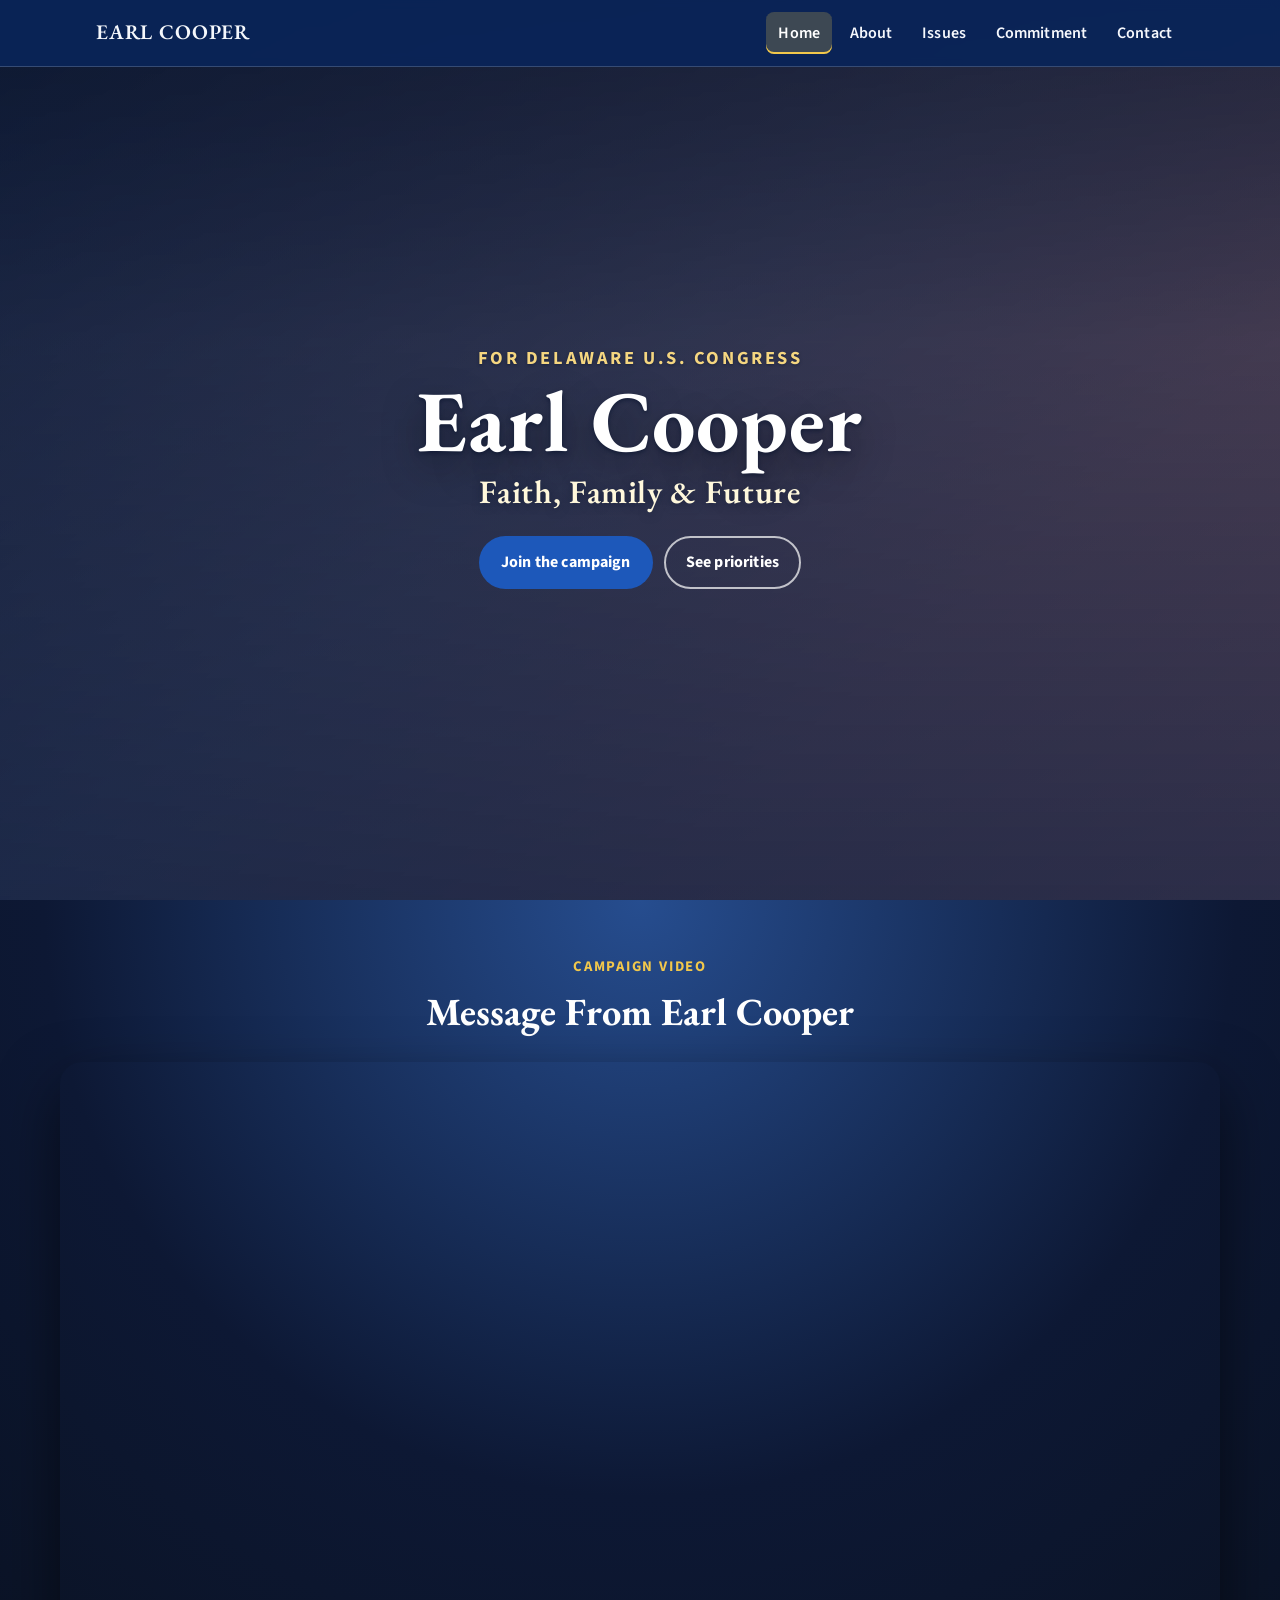
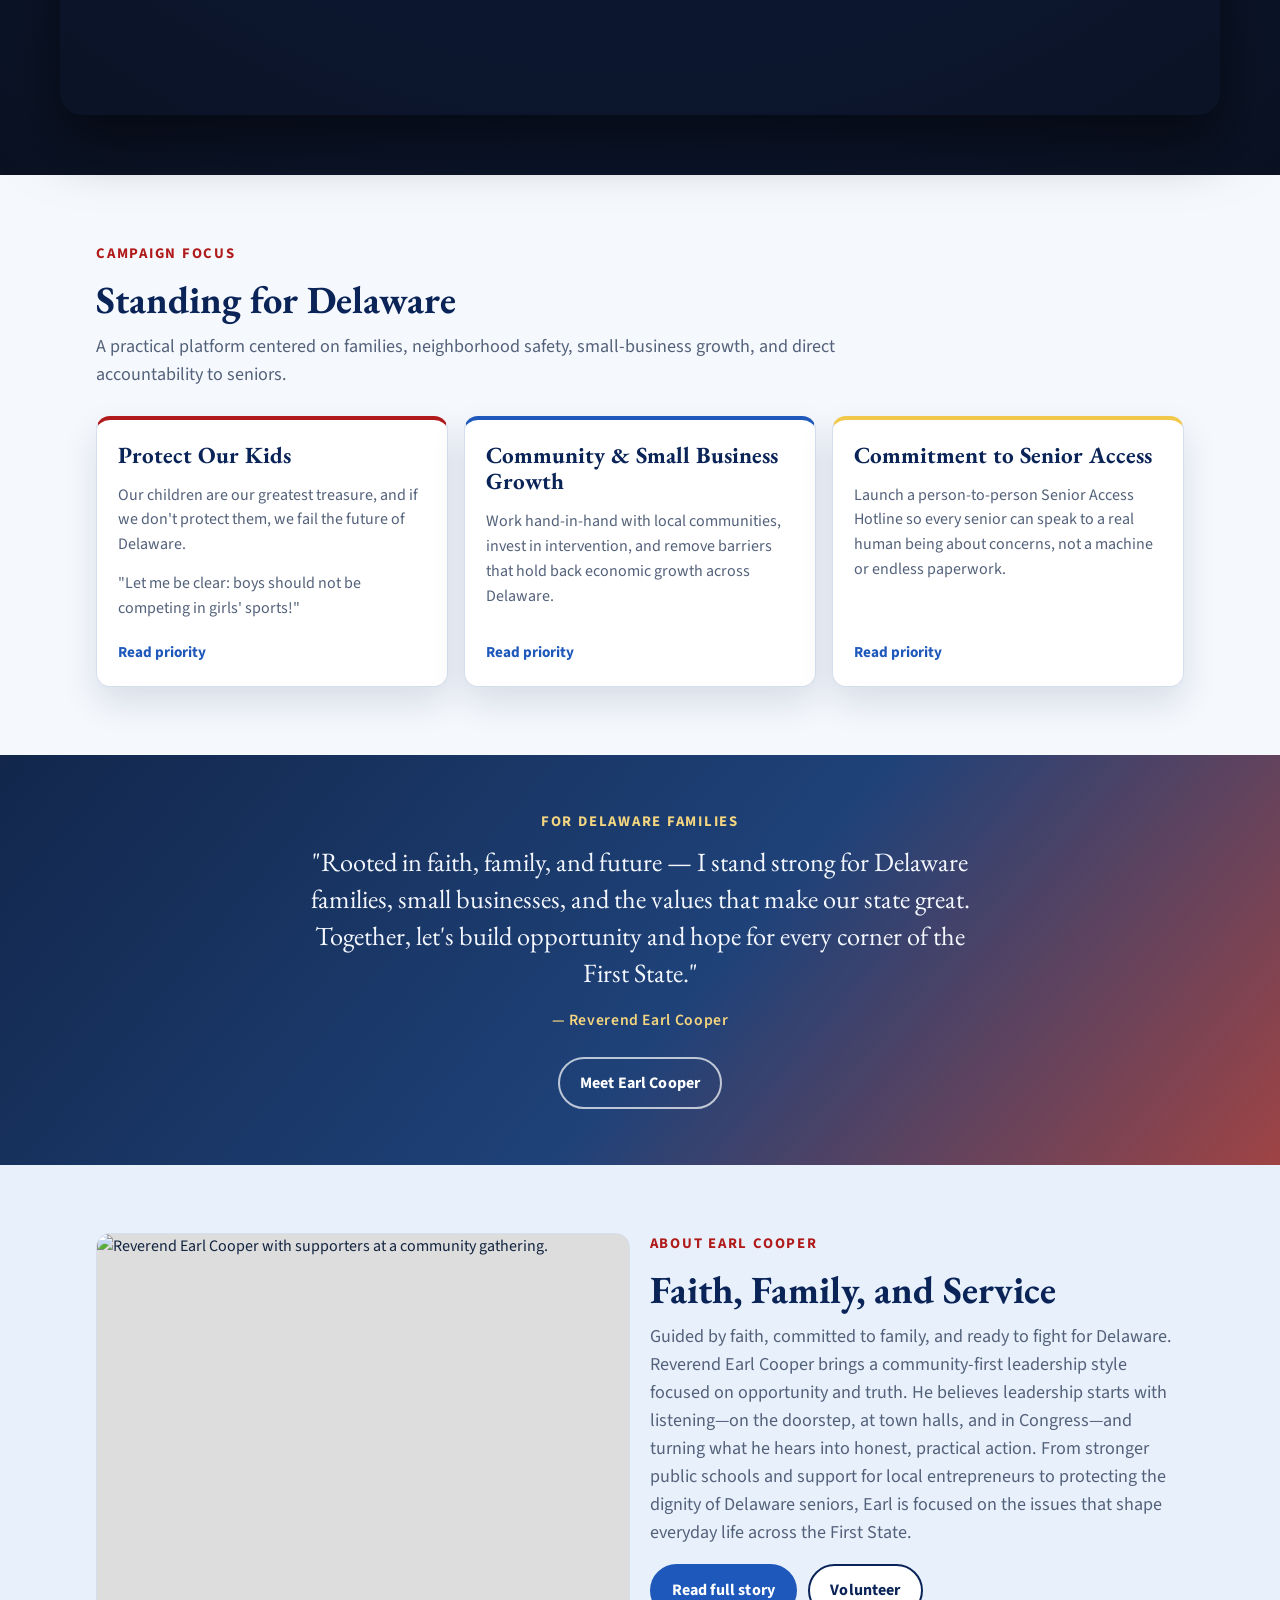
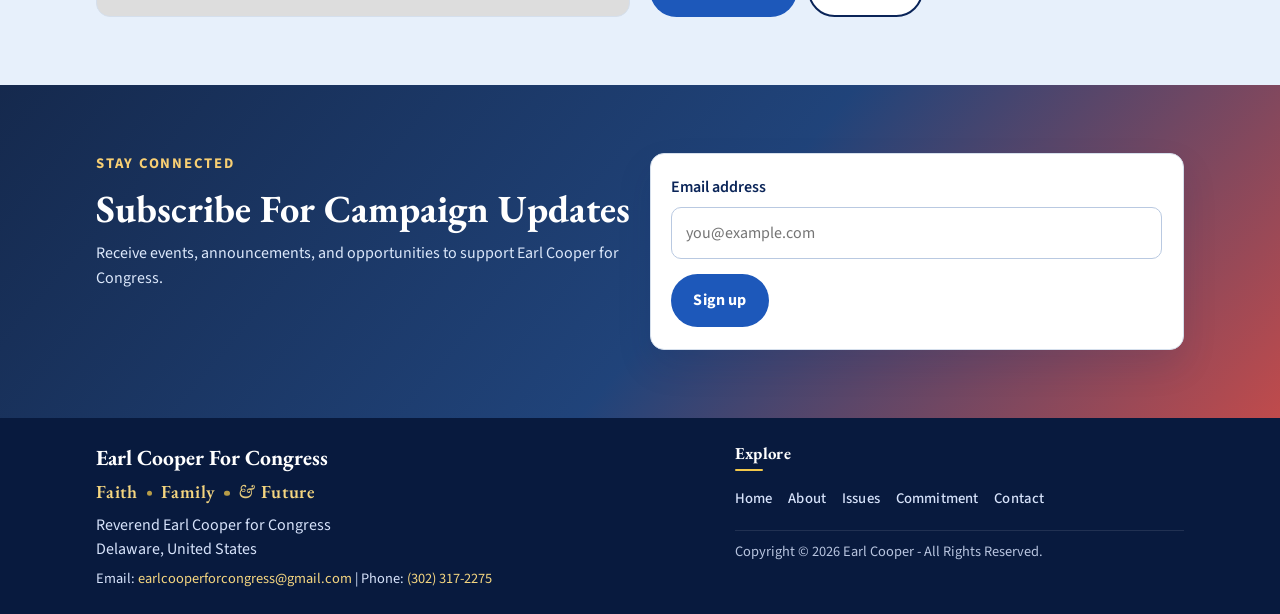
==== index.html @ 41e8ca74 "no-mistakes(review): Tighten hero hierarchy; restore card titles" ====
<!doctype html>
<html lang="en">
  <head>
    <meta charset="utf-8">
    <meta name="viewport" content="width=device-width, initial-scale=1, viewport-fit=cover">
    <title>Earl Cooper | For Delaware U.S. Congress</title>
    <meta name="description" content="Official campaign website for Reverend Earl Cooper for Delaware U.S. Congress.">
    <link rel="preconnect" href="https://fonts.googleapis.com">
    <link rel="preconnect" href="https://fonts.gstatic.com" crossorigin>
    <link rel="preconnect" href="https://player.vimeo.com">
    <link rel="preconnect" href="https://i.vimeocdn.com">
    <link href="https://fonts.googleapis.com/css2?family=EB+Garamond:wght@500;700&family=Source+Sans+3:wght@400;600;700&display=swap" rel="stylesheet">
    <link rel="stylesheet" href="assets/css/main.css?v=20260718">
  </head>
  <body class="page-home">
    <a class="skip-link" href="#main-content">Skip to content</a>
    <header class="site-header">
      <div class="header-inner">
        <a class="brand" href="index.html">Earl Cooper</a>
        <button class="menu-toggle" type="button" data-menu-toggle aria-expanded="false" aria-controls="primary-nav" aria-label="Open menu">Menu</button>
        <nav class="site-nav" id="primary-nav" data-site-nav aria-label="Primary navigation">
          <ul>
            <li><a data-nav-link href="index.html">Home</a></li>
            <li><a data-nav-link href="about.html">About</a></li>
            <li><a data-nav-link href="issues.html">Issues</a></li>
            <li><a data-nav-link href="commitment.html">Commitment</a></li>
            <li><a data-nav-link href="contact.html">Contact</a></li>
          </ul>
        </nav>
      </div>
    </header>

    <main id="main-content">
      <section class="video-hero" aria-label="Earl Cooper for Delaware U.S. Congress">
        <div class="video-hero-media-stack" data-video-hero-stack>
          <video class="video-hero-media" data-video-hero-layer autoplay muted playsinline preload="none" poster="https://img1.wsimg.com/isteam/ip/7aca911b-c59e-40e2-817f-d52fc576a9c3/DSC01119.jpeg/:/rs=w:1800,h:1100"></video>
          <video class="video-hero-media" data-video-hero-layer autoplay muted playsinline preload="none" poster="https://img1.wsimg.com/isteam/ip/7aca911b-c59e-40e2-817f-d52fc576a9c3/DSC01119.jpeg/:/rs=w:1800,h:1100"></video>
        </div>
        <div class="video-hero-overlay"></div>
        <div class="video-hero-inner">
          <p class="video-hero-office">For Delaware U.S. Congress</p>
          <h1 class="video-hero-name">Earl Cooper</h1>
          <p class="video-hero-tagline">Faith, Family &amp; Future</p>
          <div class="btn-row video-hero-actions">
            <a class="btn btn-primary" href="contact.html">Join the campaign</a>
            <a class="btn btn-ghost" href="issues.html">See priorities</a>
          </div>
        </div>
      </section>

      <section class="section section-video">
        <div class="container video-inner">
          <div class="section-header">
            <p class="eyebrow">Campaign Video</p>
            <h2>Message From Earl Cooper</h2>
          </div>
          <div class="video-embed">
            <div class="video-embed-inner">
              <iframe
                title="Campaign video from Earl Cooper"
                src="https://player.vimeo.com/video/971646899?h=e6f2ca070e&amp;playsinline=1&amp;preload=auto&amp;initial_quality=1080p&amp;min_quality=720p"
                width="1920"
                height="1080"
                referrerpolicy="strict-origin-when-cross-origin"
                allow="autoplay; fullscreen; picture-in-picture; encrypted-media"
                allowfullscreen
              ></iframe>
            </div>
          </div>
        </div>
      </section>

      <section class="section">
        <div class="container">
          <div class="section-header">
            <p class="eyebrow">Campaign Focus</p>
            <h2>Standing for Delaware</h2>
            <p class="lead">
              A practical platform centered on families, neighborhood safety, small-business growth,
              and direct accountability to seniors.
            </p>
          </div>
          <div class="card-grid">
            <a
              class="card card-accent-red"
              href="issues.html#protect-our-kids"
              aria-label="Protect Our Kids — read the full priority on Issues"
            >
              <h3>Protect Our Kids</h3>
              <p>Our children are our greatest treasure, and if we don't protect them, we fail the future of Delaware.</p>
              <p>"Let me be clear: boys should not be competing in girls' sports!"</p>
              <span class="card-link-cue">Read priority</span>
            </a>
            <a
              class="card card-accent-blue"
              href="issues.html#community-small-business"
              aria-label="Community and small business growth — read the full priority on Issues"
            >
              <h3>Community &amp; Small Business Growth</h3>
              <p>
                Work hand-in-hand with local communities, invest in intervention, and remove barriers
                that hold back economic growth across Delaware.
              </p>
              <span class="card-link-cue">Read priority</span>
            </a>
            <a
              class="card card-accent-gold"
              href="issues.html#senior-access"
              aria-label="Commitment to senior access — read the full priority on Issues"
            >
              <h3>Commitment to Senior Access</h3>
              <p>
                Launch a person-to-person Senior Access Hotline so every senior can speak to a real human
                being about concerns, not a machine or endless paperwork.
              </p>
              <span class="card-link-cue">Read priority</span>
            </a>
          </div>
        </div>
      </section>

      <section class="quote-band" aria-label="Campaign message">
        <div class="container quote-band-inner">
          <p class="eyebrow eyebrow-on-dark">For Delaware Families</p>
          <blockquote class="quote-band-quote">
            <p>
              "Rooted in faith, family, and future — I stand strong for Delaware families,
              small businesses, and the values that make our state great. Together, let's build
              opportunity and hope for every corner of the First State."
            </p>
            <footer>— Reverend Earl Cooper</footer>
          </blockquote>
          <a class="btn btn-ghost" href="about.html">Meet Earl Cooper</a>
        </div>
      </section>

      <section class="section section-alt">
        <div class="container split">
          <div class="image-panel">
            <img src="https://img1.wsimg.com/isteam/ip/7aca911b-c59e-40e2-817f-d52fc576a9c3/DSC01119.jpeg/:/cr=t:12.5%25,l:0%25,w:100%25,h:75%25/rs=w:1200,h:900" alt="Reverend Earl Cooper with supporters at a community gathering.">
          </div>
          <div>
            <p class="eyebrow">About Earl Cooper</p>
            <h2>Faith, Family, and Service</h2>
            <p class="lead">
              Guided by faith, committed to family, and ready to fight for Delaware.
              Reverend Earl Cooper brings a community-first leadership style focused on opportunity and truth.
              He believes leadership starts with listening—on the doorstep, at town halls, and in Congress—and
              turning what he hears into honest, practical action. From stronger public schools and support for
              local entrepreneurs to protecting the dignity of Delaware seniors, Earl is focused on the issues
              that shape everyday life across the First State.
            </p>
            <div class="btn-row">
              <a class="btn btn-primary" href="about.html">Read full story</a>
              <a class="btn btn-outline" href="contact.html">Volunteer</a>
            </div>
          </div>
        </div>
      </section>

      <section class="section cta-band">
        <div class="container split">
          <div>
            <p class="eyebrow">Stay Connected</p>
            <h2>Subscribe For Campaign Updates</h2>
            <p>
              Receive events, announcements, and opportunities to support Earl Cooper for Congress.
            </p>
          </div>
          <form class="form-card" aria-label="Subscribe form">
            <label for="subscribe-email">Email address</label>
            <input id="subscribe-email" name="email" type="email" required placeholder="you@example.com">
            <button class="btn btn-primary" type="submit">Sign up</button>
          </form>
        </div>
      </section>
    </main>

    <footer class="site-footer">
      <div class="container footer-grid">
        <div>
          <h2>Earl Cooper For Congress</h2>
          <p class="footer-tagline tagline-wordmark" aria-label="Faith, Family, and Future">
            <span class="tagline-segment">Faith</span><span class="tagline-sep" aria-hidden="true"></span><span class="tagline-segment">Family</span><span class="tagline-sep" aria-hidden="true"></span><span class="tagline-segment"><span class="tagline-amp">&amp;</span> Future</span>
          </p>
          <p>Reverend Earl Cooper for Congress<br>Delaware, United States</p>
          <p class="small">Email: <a href="mailto:earlcooperforcongress@gmail.com">earlcooperforcongress@gmail.com</a> | Phone: <a href="tel:3023172275">(302) 317-2275</a></p>
        </div>
        <div class="footer-explore">
          <h3 class="footer-heading">Explore</h3>
          <nav class="footer-nav" aria-label="Footer">
            <a href="index.html">Home</a>
            <a href="about.html">About</a>
            <a href="issues.html">Issues</a>
            <a href="commitment.html">Commitment</a>
            <a href="contact.html">Contact</a>
          </nav>
          <p class="small footer-copyright">Copyright &copy; <span data-year></span> Earl Cooper - All Rights Reserved.</p>
        </div>
      </div>
    </footer>
    <script src="assets/js/main.js?v=20260718"></script>
  </body>
</html>
---- assets/css/main.css ----
:root {
  --color-navy: #0a2458;
  --color-blue: #1d58ba;
  --color-light-blue: #e7f0fb;
  --color-sky: #c3daef;
  --color-red: #b11a1a;
  --color-gold: #f2c84b;
  --color-ink: #11233f;
  --color-muted: #53617a;
  --color-bg: #f5f8fc;
  --color-surface: #ffffff;
  --color-border: #d5dfec;
  --shadow-soft: 0 16px 35px rgba(10, 36, 88, 0.12);
  --radius: 14px;
  --content-width: 1120px;
  /* Bar height below safe-area; used when header overlays the home video hero */
  --site-header-bar: 3.55rem;
}

*,
*::before,
*::after {
  box-sizing: border-box;
}

html {
  scroll-behavior: smooth;
}

@media (prefers-reduced-motion: reduce) {
  html {
    scroll-behavior: auto;
  }
}

body {
  margin: 0;
  font-family: "Source Sans 3", "Segoe UI", Arial, sans-serif;
  color: var(--color-ink);
  background: var(--color-bg);
  line-height: 1.55;
}

body.nav-open {
  overflow: hidden;
}

img {
  max-width: 100%;
  display: block;
}

a {
  color: var(--color-blue);
}

a:hover,
a:focus-visible {
  color: var(--color-red);
}

h1,
h2,
h3,
h4 {
  font-family: "EB Garamond", Georgia, serif;
  color: var(--color-navy);
  line-height: 1.15;
  margin-top: 0;
}

p {
  margin-top: 0;
}

.skip-link {
  position: absolute;
  left: -9999px;
  top: auto;
}

.skip-link:focus {
  left: 12px;
  top: 12px;
  padding: 10px 14px;
  background: var(--color-navy);
  color: #fff;
  border-radius: 8px;
  z-index: 1000;
}

.site-header {
  position: sticky;
  top: 0;
  z-index: 100;
  width: 100%;
  max-width: 100%;
  background: rgba(10, 36, 88, 0.95);
  backdrop-filter: blur(5px);
  border-bottom: 1px solid rgba(255, 255, 255, 0.18);
}

/* Home: header sits over the video so the hero truly fills the viewport edge-to-edge */
body.page-home .site-header {
  position: fixed;
  left: 0;
  right: 0;
  top: 0;
  padding-top: env(safe-area-inset-top, 0px);
}

body.page-home main {
  padding-top: 0;
}

body.page-home .video-hero-inner {
  padding-top: calc(env(safe-area-inset-top, 0px) + var(--site-header-bar));
}

.header-inner {
  position: relative;
  width: min(100%, var(--content-width));
  margin: 0 auto;
  padding: 0.75rem 1rem;
  display: flex;
  align-items: center;
  justify-content: space-between;
  gap: 1rem;
}

.brand {
  color: #f5f8fc;
  text-decoration: none;
  font-family: "EB Garamond", Georgia, serif;
  font-size: 1.3rem;
  font-weight: 600;
  letter-spacing: 0.04em;
  text-transform: uppercase;
  padding: 0.15rem 0;
  border-bottom: 2px solid transparent;
  transition:
    border-color 160ms ease-out,
    color 160ms ease-out,
    opacity 160ms ease-out;
}

.brand:hover,
.brand:focus-visible {
  color: #ffffff;
  border-bottom-color: rgba(245, 214, 128, 0.9);
  outline: none;
  opacity: 0.95;
}

.menu-toggle {
  display: none;
  border: 1px solid rgba(255, 255, 255, 0.3);
  background: rgba(255, 255, 255, 0.1);
  color: #fff;
  padding: 0.55rem 0.9rem;
  min-height: 2.75rem;
  min-width: 2.75rem;
  border-radius: 8px;
  font: inherit;
  font-weight: 600;
  cursor: pointer;
  transition:
    background-color 160ms ease,
    border-color 160ms ease;
}

.menu-toggle:hover,
.menu-toggle:focus-visible {
  background: rgba(255, 255, 255, 0.2);
  border-color: rgba(255, 255, 255, 0.55);
  outline: none;
}

.menu-toggle:focus-visible {
  outline: 2px solid var(--color-gold);
  outline-offset: 2px;
}

.site-nav ul {
  margin: 0;
  padding: 0;
  list-style: none;
  display: flex;
  gap: 0.35rem;
  flex-wrap: wrap;
}

.site-nav a {
  color: #f6f8fd;
  text-decoration: none;
  padding: 0.55rem 0.75rem;
  min-height: 2.5rem;
  display: inline-flex;
  align-items: center;
  border-radius: 8px;
  font-weight: 600;
  letter-spacing: 0.01em;
  transition: background-color 160ms ease, color 160ms ease;
}

.site-nav a:hover,
.site-nav a:focus-visible {
  background: rgba(255, 255, 255, 0.18);
  color: #fff;
  outline: none;
}

.site-nav a:focus-visible {
  outline: 2px solid var(--color-gold);
  outline-offset: 2px;
}

.site-nav a[aria-current="page"] {
  background: rgba(242, 200, 75, 0.22);
  color: #fff;
  box-shadow: inset 0 -2px 0 var(--color-gold);
}

.container {
  width: min(100%, var(--content-width));
  margin: 0 auto;
  padding: 0 1rem;
}

.video-hero {
  position: relative;
  min-height: 100vh;
  min-height: 100dvh;
  display: grid;
  place-items: center;
  overflow: hidden;
  isolation: isolate;
  color: #fff;
  background: linear-gradient(140deg, rgba(6, 20, 50, 0.78), rgba(10, 38, 82, 0.56) 46%, rgba(118, 26, 26, 0.44));
}

.video-hero.is-fallback {
  background:
    linear-gradient(140deg, rgba(6, 20, 50, 0.72), rgba(10, 38, 82, 0.5) 46%, rgba(118, 26, 26, 0.38)),
    url("https://img1.wsimg.com/isteam/ip/7aca911b-c59e-40e2-817f-d52fc576a9c3/DSC01119.jpeg/:/rs=w:1800,h:1100") center 24%/cover no-repeat;
}

.video-hero-media-stack {
  position: absolute;
  inset: 0;
  width: 100%;
  height: 100%;
  z-index: 0;
  transform: translate3d(0, var(--video-hero-parallax-y, 0px), 0) scale(1.28);
  transform-origin: center center;
  will-change: transform;
  backface-visibility: hidden;
}

.video-hero-media-stack .video-hero-media {
  position: absolute;
  inset: 0;
  width: 100%;
  height: 100%;
  object-fit: cover;
  object-position: center 26%;
  opacity: 0;
  transition: opacity 520ms ease-in-out;
  pointer-events: none;
}

.video-hero-media-stack .video-hero-media.is-hero-base {
  z-index: 1;
}

.video-hero-media-stack .video-hero-media.is-hero-top {
  z-index: 2;
}

.video-hero-media-stack .video-hero-media.is-hero-visible {
  opacity: 1;
}

.video-hero-overlay {
  position: absolute;
  inset: 0;
  background:
    linear-gradient(
      180deg,
      rgba(6, 16, 40, 0.72) 0%,
      rgba(8, 24, 56, 0.55) 38%,
      rgba(10, 28, 62, 0.78) 100%
    ),
    linear-gradient(140deg, rgba(6, 20, 50, 0.55), rgba(118, 26, 26, 0.35) 72%);
}

.video-hero-inner {
  position: relative;
  z-index: 1;
  width: min(100%, 920px);
  padding: 0 1rem 1.5rem;
  text-align: center;
}

.video-hero-office {
  margin: 0 0 0.45rem;
  font-family: "Source Sans 3", "Segoe UI", Arial, sans-serif;
  font-size: clamp(0.95rem, 2vw, 1.15rem);
  font-weight: 700;
  letter-spacing: 0.14em;
  text-transform: uppercase;
  color: #f5d680;
  text-shadow: 0 1px 3px rgba(9, 20, 46, 0.55);
}

.video-hero-name {
  margin: 0 0 0.65rem;
  font-family: "EB Garamond", Georgia, serif;
  font-size: clamp(2.85rem, 9vw, 5.4rem);
  font-weight: 700;
  line-height: 0.95;
  letter-spacing: 0.01em;
  color: #ffffff;
  text-shadow:
    0 2px 4px rgba(9, 20, 46, 0.65),
    0 14px 40px rgba(0, 0, 0, 0.45);
}

.video-hero-tagline {
  margin: 0;
  font-family: "EB Garamond", Georgia, serif;
  font-size: clamp(1.45rem, 3.2vw, 2.05rem);
  font-weight: 600;
  line-height: 1.2;
  letter-spacing: 0.02em;
  color: #fff8dc;
  text-shadow: 0 2px 8px rgba(9, 20, 46, 0.5);
}

.video-hero-actions {
  justify-content: center;
  margin-top: 1.5rem;
  gap: 0.85rem;
}

@media (prefers-reduced-motion: reduce) {
  .video-hero-media-stack .video-hero-media {
    transition: none;
  }
}

.quote-band {
  position: relative;
  color: #fff;
  background:
    linear-gradient(130deg, rgba(9, 30, 68, 0.96) 0%, rgba(14, 52, 111, 0.93) 55%, rgba(140, 28, 28, 0.82) 100%);
  padding: 3.5rem 0;
}

.quote-band-inner {
  max-width: 44rem;
  text-align: center;
}

.quote-band-quote {
  margin: 0 0 1.5rem;
  padding: 0;
  border: 0;
}

.quote-band-quote p {
  margin: 0 0 1rem;
  font-family: "EB Garamond", Georgia, serif;
  font-size: clamp(1.25rem, 2.4vw, 1.65rem);
  line-height: 1.4;
  color: #f4f7fd;
}

.quote-band-quote footer {
  font-family: "Source Sans 3", "Segoe UI", Arial, sans-serif;
  font-size: 0.98rem;
  font-weight: 600;
  letter-spacing: 0.04em;
  color: #f5d680;
}

.quote-band .btn-ghost {
  margin-inline: auto;
}

.btn-row {
  display: flex;
  gap: 0.7rem;
  flex-wrap: wrap;
}

.btn {
  display: inline-flex;
  align-items: center;
  justify-content: center;
  border: 2px solid transparent;
  border-radius: 999px;
  padding: 0.75rem 1.25rem;
  min-height: 2.75rem;
  font: inherit;
  font-weight: 700;
  text-decoration: none;
  letter-spacing: 0.01em;
  cursor: pointer;
  transition:
    transform 0.22s cubic-bezier(0.22, 1, 0.36, 1),
    box-shadow 0.22s cubic-bezier(0.22, 1, 0.36, 1),
    background-color 0.22s ease,
    border-color 0.22s ease,
    color 0.22s ease;
}

.btn:focus-visible {
  outline: 2px solid var(--color-gold);
  outline-offset: 3px;
}

@media (prefers-reduced-motion: reduce) {
  .btn {
    transition: background-color 0.18s ease, border-color 0.18s ease, color 0.18s ease;
  }
}

.btn-primary {
  background: var(--color-blue);
  color: #fff;
}

.btn-primary:hover,
.btn-primary:focus-visible {
  background: var(--color-red);
  color: #fff;
}

.btn-ghost {
  border-color: rgba(255, 255, 255, 0.7);
  color: #fff;
}

.btn-ghost:hover,
.btn-ghost:focus-visible {
  border-color: #fff;
  background: rgba(255, 255, 255, 0.15);
  color: #fff;
}

.btn-outline {
  border-color: var(--color-navy);
  color: var(--color-navy);
  background: #fff;
}

.btn-outline:hover,
.btn-outline:focus-visible {
  border-color: var(--color-red);
  color: var(--color-red);
}

@media (hover: hover) and (pointer: fine) and (prefers-reduced-motion: no-preference) {
  .btn:hover,
  .btn:focus-visible {
    transform: translateY(-2px);
    box-shadow: 0 8px 20px rgba(10, 36, 88, 0.18);
  }

  .btn:active {
    transform: translateY(0);
    box-shadow: 0 3px 10px rgba(10, 36, 88, 0.12);
    transition-duration: 0.1s;
  }
}

.section {
  padding: 4.25rem 0;
}

.section-alt {
  background: var(--color-light-blue);
}

.section-header {
  max-width: 52rem;
  margin-bottom: 1.75rem;
}

.eyebrow {
  text-transform: uppercase;
  letter-spacing: 0.12em;
  color: var(--color-red);
  font-weight: 700;
  margin-bottom: 0.65rem;
  font-size: 0.92rem;
}

.eyebrow-on-dark {
  color: #f5d680;
}

.section h2 {
  font-size: clamp(1.8rem, 3vw, 2.6rem);
  margin-bottom: 0.7rem;
}

.lead {
  font-size: 1.13rem;
  color: var(--color-muted);
}

.card-grid {
  display: grid;
  grid-template-columns: repeat(3, minmax(0, 1fr));
  gap: 1rem;
}

.card {
  background: var(--color-surface);
  border: 1px solid var(--color-border);
  border-radius: var(--radius);
  box-shadow: var(--shadow-soft);
  padding: 1.35rem 1.3rem;
  display: flex;
  flex-direction: column;
  gap: 0.7rem;
}

a.card {
  text-decoration: none;
  color: inherit;
  cursor: pointer;
}

a.card:hover,
a.card:focus-visible {
  color: inherit;
}

a.card:focus-visible {
  outline: 3px solid rgba(29, 88, 186, 0.45);
  outline-offset: 3px;
}

#protect-our-kids,
#community-small-business,
#senior-access {
  scroll-margin-top: calc(var(--site-header-bar) + 1rem);
}

.card h3 {
  font-size: 1.45rem;
  margin-bottom: 0.2rem;
}

.card-link-cue {
  margin-top: auto;
  padding-top: 0.35rem;
  font-weight: 700;
  font-size: 0.95rem;
  color: var(--color-blue);
}

a.card:hover .card-link-cue,
a.card:focus-visible .card-link-cue {
  color: var(--color-red);
}

.card p {
  color: var(--color-muted);
  margin-bottom: 0.2rem;
}

.card ul {
  margin: 0.25rem 0 0;
  padding-left: 1.15rem;
  color: var(--color-muted);
}

.card li + li {
  margin-top: 0.35rem;
}

.card-accent-blue,
.card-accent-red,
.card-accent-gold {
  border-top: 4px solid var(--color-navy);
}

.card-accent-red {
  border-top-color: var(--color-red);
}

.card-accent-blue {
  border-top-color: var(--color-blue);
}

.card-accent-gold {
  border-top-color: var(--color-gold);
}

.card-grid > .card {
  transition:
    transform 0.24s cubic-bezier(0.22, 1, 0.36, 1),
    box-shadow 0.24s cubic-bezier(0.22, 1, 0.36, 1);
}

@media (prefers-reduced-motion: reduce) {
  .card-grid > .card {
    transition: none;
  }
}

@media (hover: hover) and (pointer: fine) and (prefers-reduced-motion: no-preference) {
  .card-grid > .card:hover {
    transform: translateY(-6px);
    box-shadow: 0 22px 48px rgba(10, 36, 88, 0.18);
  }
}

.split {
  display: grid;
  grid-template-columns: 1fr 1fr;
  gap: 1.2rem;
  align-items: stretch;
}

.split-stack {
  display: flex;
  flex-direction: column;
  gap: 2rem;
}

.split-stack-copy {
  max-width: 52rem;
}

.split-stack-gallery {
  width: 100%;
}

.image-panel {
  border-radius: var(--radius);
  overflow: hidden;
  border: 1px solid var(--color-border);
  min-height: 260px;
  background: #ddd;
}

.image-panel img {
  width: 100%;
  height: 100%;
  object-fit: cover;
}

.image-panel-duo {
  min-height: 0;
}

.image-panel-duo .image-panel-grid {
  display: grid;
  grid-template-columns: 1fr 1fr;
  gap: 0.65rem;
}

.image-panel-duo .image-panel-grid img {
  width: 100%;
  aspect-ratio: 532 / 710;
  height: auto;
  object-fit: cover;
  display: block;
}

@media (max-width: 640px) {
  .image-panel-duo .image-panel-grid {
    grid-template-columns: 1fr;
  }
}

.image-panel iframe {
  width: 100%;
  height: 100%;
  min-height: 200px;
  border: 0;
  display: block;
}

.quote-list {
  display: grid;
  gap: 1rem;
}

.quote {
  background: #fff;
  border-left: 6px solid var(--color-blue);
  border-radius: 10px;
  padding: 1rem 1.1rem;
}

.quote p:last-child {
  margin-bottom: 0;
}

.cta-band {
  background:
    linear-gradient(130deg, rgba(9, 30, 68, 0.95) 0%, rgba(14, 52, 111, 0.92) 55%, rgba(177, 26, 26, 0.78) 100%);
  color: var(--color-ink);
}

.cta-band h2 {
  color: rgba(255, 255, 255, 1);
}

.cta-band p {
  color: rgba(220, 232, 251, 1);
}

.cta-band .eyebrow {
  color: rgba(248, 207, 115, 1);
}

.section-video {
  background: radial-gradient(circle at top, #264d8f 0, #0d1834 55%, #0a1222 100%);
  padding: 0;
}

.section-video .video-inner {
  width: 100%;
  max-width: none;
  padding: 3.5rem 0 3.8rem;
}

.section-video .section-header {
  text-align: center;
  margin: 0 auto 1.8rem;
  padding: 0 1.2rem;
}

.section-video .section-header h2 {
  color: #ffffff;
}

.section-video .section-header .eyebrow {
  color: #f2c84b;
}

.video-embed {
  padding: 0 0.5rem;
}

.video-embed-inner {
  position: relative;
  width: min(100%, 1160px);
  margin: 0 auto;
  border-radius: 22px;
  overflow: hidden;
  box-shadow: 0 26px 60px rgba(0, 0, 0, 0.55);
}

.video-embed-inner::before {
  content: "";
  display: block;
  padding-top: 56.25%;
}

.video-embed-inner iframe {
  position: absolute;
  inset: 0;
  display: block;
  width: 100%;
  height: 100%;
  border: 0;
}

.form-card {
  background: #fff;
  border: 1px solid var(--color-border);
  border-radius: var(--radius);
  padding: 1.35rem 1.3rem;
  box-shadow: var(--shadow-soft);
}

.form-card h2 {
  margin-bottom: 1rem;
  font-size: clamp(1.45rem, 2.5vw, 1.75rem);
}

label {
  display: block;
  font-weight: 600;
  margin-bottom: 0.45rem;
  color: var(--color-navy);
}

input,
textarea,
select {
  width: 100%;
  border: 1px solid #b9c9e1;
  border-radius: 10px;
  padding: 0.78rem 0.85rem;
  min-height: 2.75rem;
  font: inherit;
  margin-bottom: 0.95rem;
  background: #fff;
  transition: border-color 160ms ease, box-shadow 160ms ease;
}

textarea {
  min-height: 140px;
  resize: vertical;
}

input:focus-visible,
textarea:focus-visible,
select:focus-visible {
  border-color: var(--color-blue);
  outline: 3px solid rgba(29, 88, 186, 0.2);
}

.form-note {
  color: var(--color-muted);
  font-size: 0.95rem;
}

.list-clean {
  list-style: none;
  margin: 0;
  padding: 0;
  display: grid;
  gap: 0.8rem;
}

ul.list-clean > li::marker {
  content: none;
  font-size: 0;
}

ul.list-clean > li {
  list-style-type: none;
}

ul.list-clean > li,
dl.list-clean > div {
  background: #fff;
  border: 1px solid var(--color-border);
  border-radius: 10px;
  padding: 0.8rem 0.9rem;
}

dl.list-clean dt {
  font-weight: 700;
  color: var(--color-navy);
  margin: 0 0 0.2rem;
}

dl.list-clean dd {
  margin: 0;
}

.list-clean a {
  text-decoration: none;
  text-underline-offset: 3px;
}

.list-clean a:hover,
.list-clean a:focus-visible {
  text-decoration: underline;
}

/* --- Image carousel (e.g. commitment gallery) --- */

.media-carousel {
  position: relative;
  width: 100%;
  max-width: 100%;
}

.media-carousel-nav {
  position: absolute;
  top: 50%;
  transform: translateY(-50%);
  z-index: 2;
  display: inline-flex;
  align-items: center;
  justify-content: center;
  width: 2.2rem;
  height: 2.2rem;
  padding: 0;
  border-radius: 999px;
  border: 1px solid rgba(10, 36, 88, 0.1);
  background: rgba(255, 255, 255, 0.92);
  backdrop-filter: blur(8px);
  -webkit-backdrop-filter: blur(8px);
  color: var(--color-navy);
  font-size: 1.25rem;
  font-weight: 600;
  line-height: 1;
  cursor: pointer;
  opacity: 1;
  box-shadow: 0 2px 10px rgba(10, 36, 88, 0.06);
  transition:
    opacity 0.28s ease,
    background-color 0.2s ease,
    border-color 0.2s ease,
    color 0.2s ease,
    box-shadow 0.2s ease;
}

.media-carousel-nav--prev {
  left: 0.55rem;
}

.media-carousel-nav--next {
  right: 0.55rem;
}

@media (hover: hover) and (pointer: fine) {
  .media-carousel:not(:hover):not(:focus-within) .media-carousel-nav {
    opacity: 0;
  }

  .media-carousel:hover .media-carousel-nav,
  .media-carousel:focus-within .media-carousel-nav {
    opacity: 1;
  }
}

@media (pointer: coarse) {
  .media-carousel .media-carousel-nav {
    opacity: 1;
  }
}

.media-carousel-nav:hover {
  background: #fff;
  border-color: rgba(10, 36, 88, 0.18);
  color: var(--color-blue);
  box-shadow: 0 3px 14px rgba(10, 36, 88, 0.1);
}

.media-carousel-nav:focus-visible {
  background: #fff;
  border-color: rgba(10, 36, 88, 0.18);
  color: var(--color-blue);
  box-shadow: 0 3px 14px rgba(10, 36, 88, 0.1);
  outline: 2px solid rgba(29, 88, 186, 0.45);
  outline-offset: 2px;
}

.media-carousel-viewport {
  min-width: 0;
  min-height: 0;
  width: 100%;
  overflow: hidden;
  box-sizing: border-box;
  border-radius: var(--radius);
  border: 1px solid rgba(10, 36, 88, 0.08);
  background: rgba(255, 255, 255, 0.65);
  box-shadow: 0 1px 3px rgba(10, 36, 88, 0.04);
  aspect-ratio: 16 / 10;
  max-height: min(72vh, 560px);
  min-height: min(200px, 40vw);
  position: relative;
  display: flex;
  flex-direction: column;
}

.media-carousel-track {
  display: flex;
  flex: 1 1 auto;
  min-height: 0;
  min-width: 0;
  height: 100%;
  list-style: none;
  margin: 0;
  padding: 0;
  will-change: transform;
  transition: transform 0.55s cubic-bezier(0.22, 1, 0.36, 1);
}

.media-carousel-track.media-carousel-track--instant {
  transition: none;
}

@media (prefers-reduced-motion: reduce) {
  .media-carousel-track {
    transition: none;
  }
}

.media-carousel-slide {
  flex-shrink: 0;
  align-self: stretch;
  height: 100%;
  min-height: 0;
  min-width: 0;
  box-sizing: border-box;
  display: flex;
  flex-direction: row;
  align-items: stretch;
  justify-content: center;
  padding: clamp(0.35rem, 1.2vw, 0.65rem) clamp(0.45rem, 1.5vw, 0.85rem);
}

.media-carousel-figure {
  margin: 0;
  flex: 1 1 auto;
  width: 100%;
  min-width: 0;
  min-height: 0;
  max-width: 100%;
  max-height: 100%;
  display: flex;
  align-items: center;
  justify-content: center;
}

.media-carousel-figure img {
  display: block;
  max-width: 100%;
  max-height: 100%;
  width: auto;
  height: auto;
  min-width: 0;
  min-height: 0;
  object-fit: contain;
  object-position: center;
  border-radius: calc(var(--radius) - 4px);
}

.media-carousel-nav:disabled {
  opacity: 0.25;
  cursor: not-allowed;
}

.media-carousel--empty .media-carousel-nav {
  display: none;
}

.media-carousel-slide--empty {
  display: flex;
  align-items: center;
  justify-content: center;
  padding: 1.5rem 1rem;
}

.media-carousel-empty {
  margin: 0;
  max-width: 36rem;
  text-align: center;
  color: var(--color-muted);
  font-size: 0.98rem;
  line-height: 1.5;
}

/* Optional dot strip (omit [data-carousel-dots] in HTML to disable) */
.media-carousel-dots {
  display: flex;
  flex-wrap: wrap;
  align-items: center;
  justify-content: center;
  gap: 0.45rem;
  margin-top: 0.5rem;
}

.media-carousel-dot {
  width: 0.65rem;
  height: 0.65rem;
  padding: 0;
  border-radius: 999px;
  border: 2px solid var(--color-navy);
  background: transparent;
  cursor: pointer;
  transition: background-color 0.18s ease, transform 0.18s ease;
}

.media-carousel-dot[aria-current="true"] {
  background: var(--color-navy);
  transform: scale(1.15);
}

.media-carousel-dot:hover,
.media-carousel-dot:focus-visible {
  outline: none;
  border-color: var(--color-red);
}

.page-hero {
  background: linear-gradient(130deg, var(--color-navy), #164896);
  color: #fff;
  padding: 3.6rem 0 2.85rem;
}

.page-hero h1 {
  color: #fff;
  margin-bottom: 0.6rem;
  font-size: clamp(2rem, 4vw, 3rem);
}

.page-hero p {
  color: #dbe8fa;
  max-width: 42rem;
  font-size: 1.1rem;
  margin-bottom: 0;
}

.section-photo-highlight {
  padding-bottom: 0;
}

.about-photo {
  margin: 0 auto;
  max-width: 860px;
  border-radius: var(--radius);
  overflow: hidden;
  border: 1px solid var(--color-border);
  box-shadow: var(--shadow-soft);
  background: var(--color-surface);
}

.about-photo img {
  width: 100%;
  aspect-ratio: 4 / 3;
  object-fit: cover;
}

.about-photo figcaption {
  padding: 0.8rem 1rem;
  color: var(--color-muted);
  font-weight: 600;
}

.stats {
  display: grid;
  grid-template-columns: repeat(3, minmax(0, 1fr));
  gap: 1rem;
}

.stat {
  border-radius: 12px;
  background: #fff;
  border: 1px solid var(--color-border);
  padding: 1rem;
  text-align: center;
}

.stat strong {
  display: block;
  font-size: 1.8rem;
  color: var(--color-blue);
}

.site-footer {
  background: #081a3e;
  color: #d7e3fb;
  padding: 1.65rem 0 1.15rem;
}

.site-footer a {
  color: #f5d680;
  text-decoration: none;
  text-underline-offset: 3px;
}

.site-footer a:hover,
.site-footer a:focus-visible {
  color: #fff;
  text-decoration: underline;
  outline: none;
}

.site-footer h2 {
  color: #fff;
  margin: 0 0 0.45rem;
  font-size: clamp(1.15rem, 2.2vw, 1.35rem);
  line-height: 1.25;
}

.site-footer p {
  margin: 0.4rem 0;
  line-height: 1.5;
}

.site-footer .footer-tagline {
  margin: 0.25rem 0 0.45rem;
}

.tagline-wordmark {
  display: flex;
  flex-wrap: wrap;
  align-items: baseline;
  gap: 0.35rem 0.55rem;
  font-family: "EB Garamond", Georgia, serif;
  font-size: 1.15rem;
  font-weight: 600;
  letter-spacing: 0.02em;
  color: #f5d680;
  line-height: 1.3;
}

.tagline-sep {
  display: inline-block;
  width: 0.35rem;
  height: 0.35rem;
  border-radius: 50%;
  background: rgba(242, 200, 75, 0.75);
  vertical-align: middle;
  transform: translateY(-0.12em);
}

.tagline-amp {
  font-style: italic;
  font-weight: 500;
  opacity: 0.92;
  margin-right: 0.15em;
}

.footer-explore {
  display: flex;
  flex-direction: column;
  align-items: flex-start;
  gap: 0.35rem;
}

.site-footer .footer-copyright {
  margin: 0.65rem 0 0;
  padding-top: 0.65rem;
  border-top: 1px solid rgba(255, 255, 255, 0.1);
  width: 100%;
  color: rgba(215, 227, 251, 0.85);
}

.footer-grid {
  display: grid;
  grid-template-columns: minmax(0, 1.35fr) minmax(0, 1fr);
  gap: 1rem 2rem;
  align-items: start;
}

.footer-heading {
  color: #fff;
  font-family: "EB Garamond", Georgia, serif;
  font-size: 1.05rem;
  font-weight: 700;
  letter-spacing: 0.02em;
  margin: 0 0 0.5rem;
  padding-bottom: 0.45rem;
  position: relative;
}

.footer-heading::after {
  content: "";
  position: absolute;
  left: 0;
  bottom: 0;
  width: 1.75rem;
  height: 2px;
  background: var(--color-gold);
  border-radius: 2px;
}

.footer-nav {
  display: flex;
  flex-direction: row;
  flex-wrap: wrap;
  align-items: center;
  gap: 0.45rem 1rem;
}

.footer-nav a {
  color: #d7e3fb;
  text-decoration: none;
  font-size: 0.92rem;
  font-weight: 500;
  letter-spacing: 0.01em;
  padding: 0.22rem 0;
  display: inline-flex;
  align-items: center;
  transition: color 0.18s ease;
}

.footer-nav a::before {
  content: "";
  width: 0;
  height: 1px;
  background: var(--color-gold);
  margin-right: 0;
  transition: width 0.2s ease, margin-right 0.2s ease;
}

.footer-nav a:hover,
.footer-nav a:focus-visible {
  color: #fff;
  outline: none;
}

.footer-nav a:hover::before,
.footer-nav a:focus-visible::before {
  width: 0.85rem;
  margin-right: 0.5rem;
}

.small {
  font-size: 0.9rem;
}

.sr-only {
  position: absolute;
  width: 1px;
  height: 1px;
  padding: 0;
  margin: -1px;
  overflow: hidden;
  clip: rect(0, 0, 0, 0);
  white-space: nowrap;
  border: 0;
}

@media (max-width: 960px) {
  .split,
  .footer-grid {
    grid-template-columns: 1fr;
  }

  .image-panel:has(iframe) {
    aspect-ratio: 16 / 9;
    min-height: 0;
  }

  .card-grid,
  .stats {
    grid-template-columns: repeat(2, minmax(0, 1fr));
  }
}

@media (max-width: 760px) {
  .menu-toggle {
    display: inline-flex;
    align-items: center;
    justify-content: center;
  }

  .site-header {
    position: sticky;
  }

  body.page-home .site-header {
    position: fixed;
  }

  .site-nav {
    position: absolute;
    top: calc(100% + 0.35rem);
    right: 0.8rem;
    left: 0.8rem;
    background: #0a2458;
    border: 1px solid rgba(255, 255, 255, 0.2);
    border-radius: 12px;
    box-shadow: var(--shadow-soft);
    padding: 0.55rem;
    display: none;
    max-height: min(70vh, 28rem);
    overflow-y: auto;
  }

  .site-nav.open {
    display: block;
  }

  .site-nav ul {
    flex-direction: column;
    gap: 0.2rem;
  }

  .site-nav a {
    display: flex;
    width: 100%;
    min-height: 2.75rem;
  }

  .video-hero {
    min-height: 100vh;
    min-height: 100dvh;
  }

  .video-hero-media-stack .video-hero-media {
    object-position: center 22%;
  }

  .video-hero-actions {
    justify-content: flex-start;
  }

  .video-hero-inner {
    text-align: left;
    padding-bottom: 2rem;
  }

  .video-hero-name {
    font-size: clamp(2.6rem, 12vw, 3.6rem);
  }

  .quote-band {
    padding: 2.8rem 0;
  }

  .quote-band-inner {
    text-align: left;
  }

  .quote-band .btn-ghost {
    margin-inline: 0;
  }

  .card-grid,
  .stats {
    grid-template-columns: 1fr;
  }

  .section {
    padding: 3.2rem 0;
  }

  .page-hero {
    padding: 3rem 0 2.4rem;
  }
}
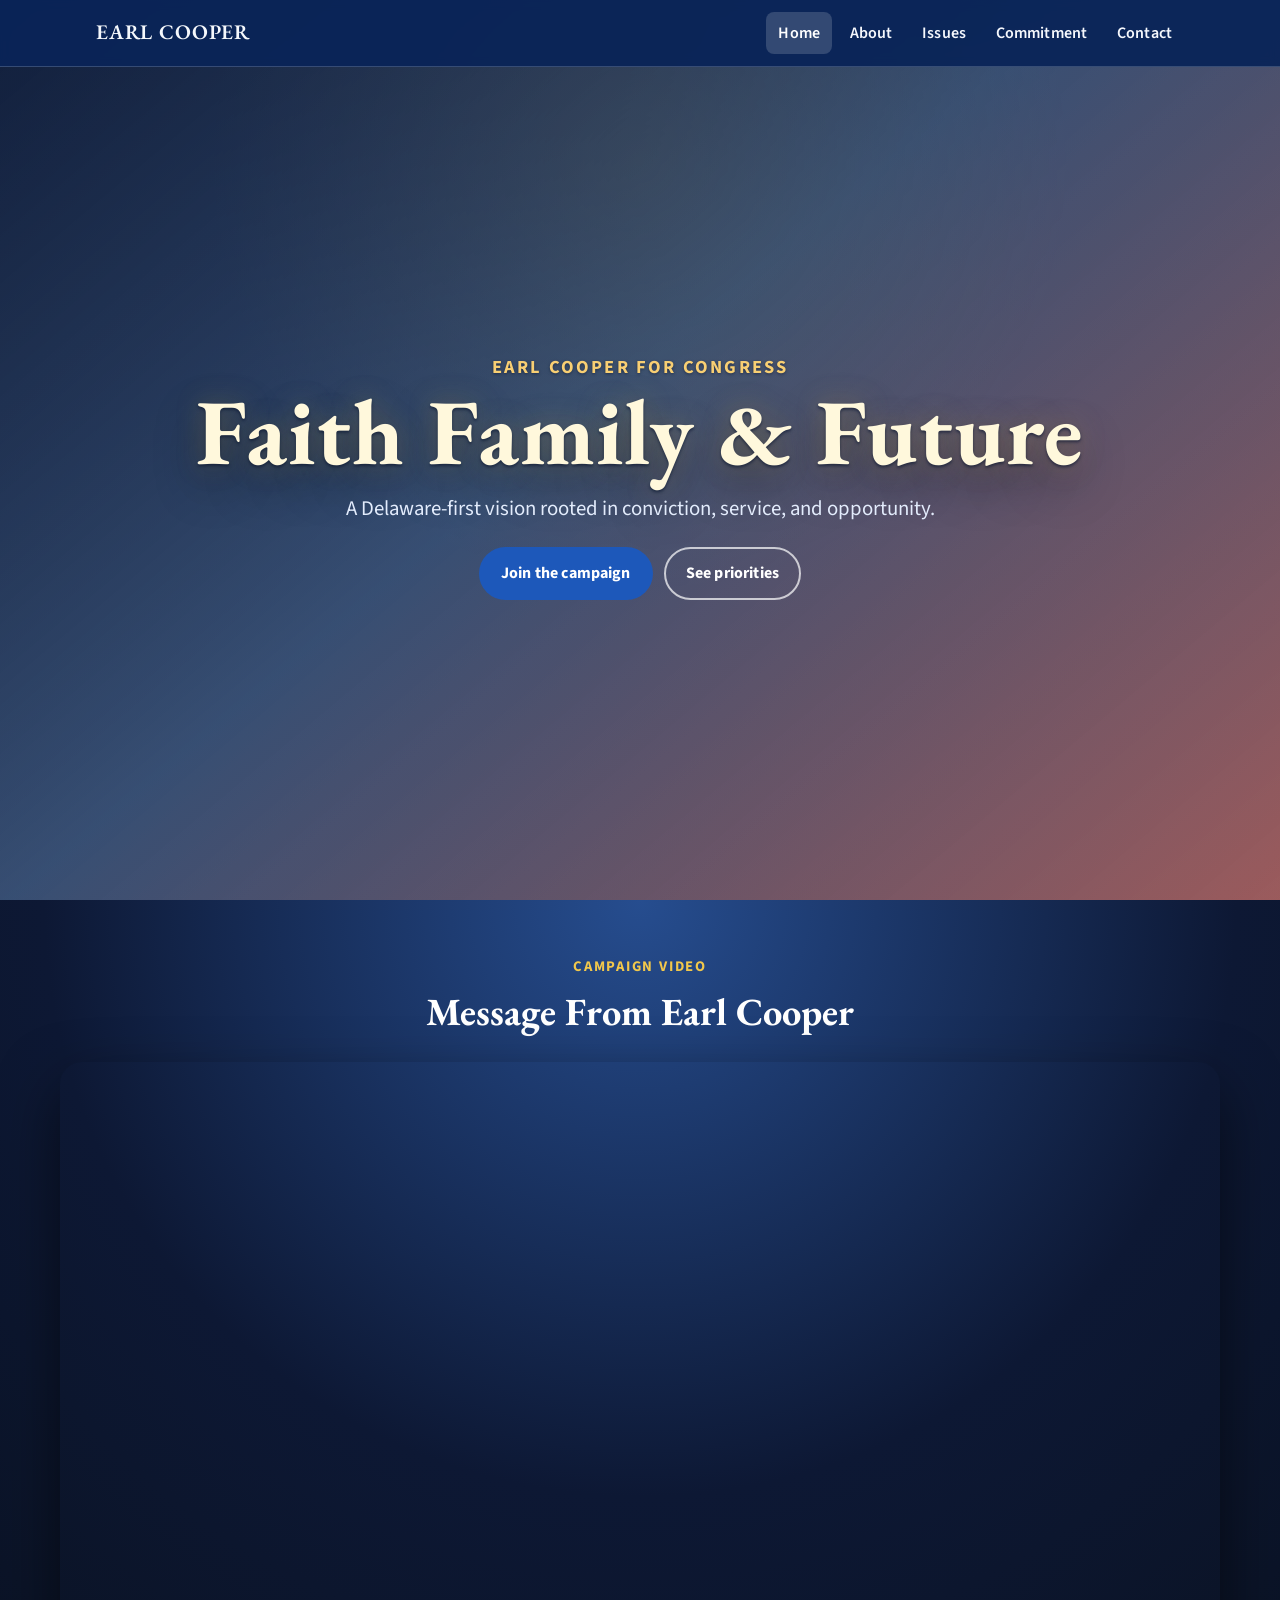
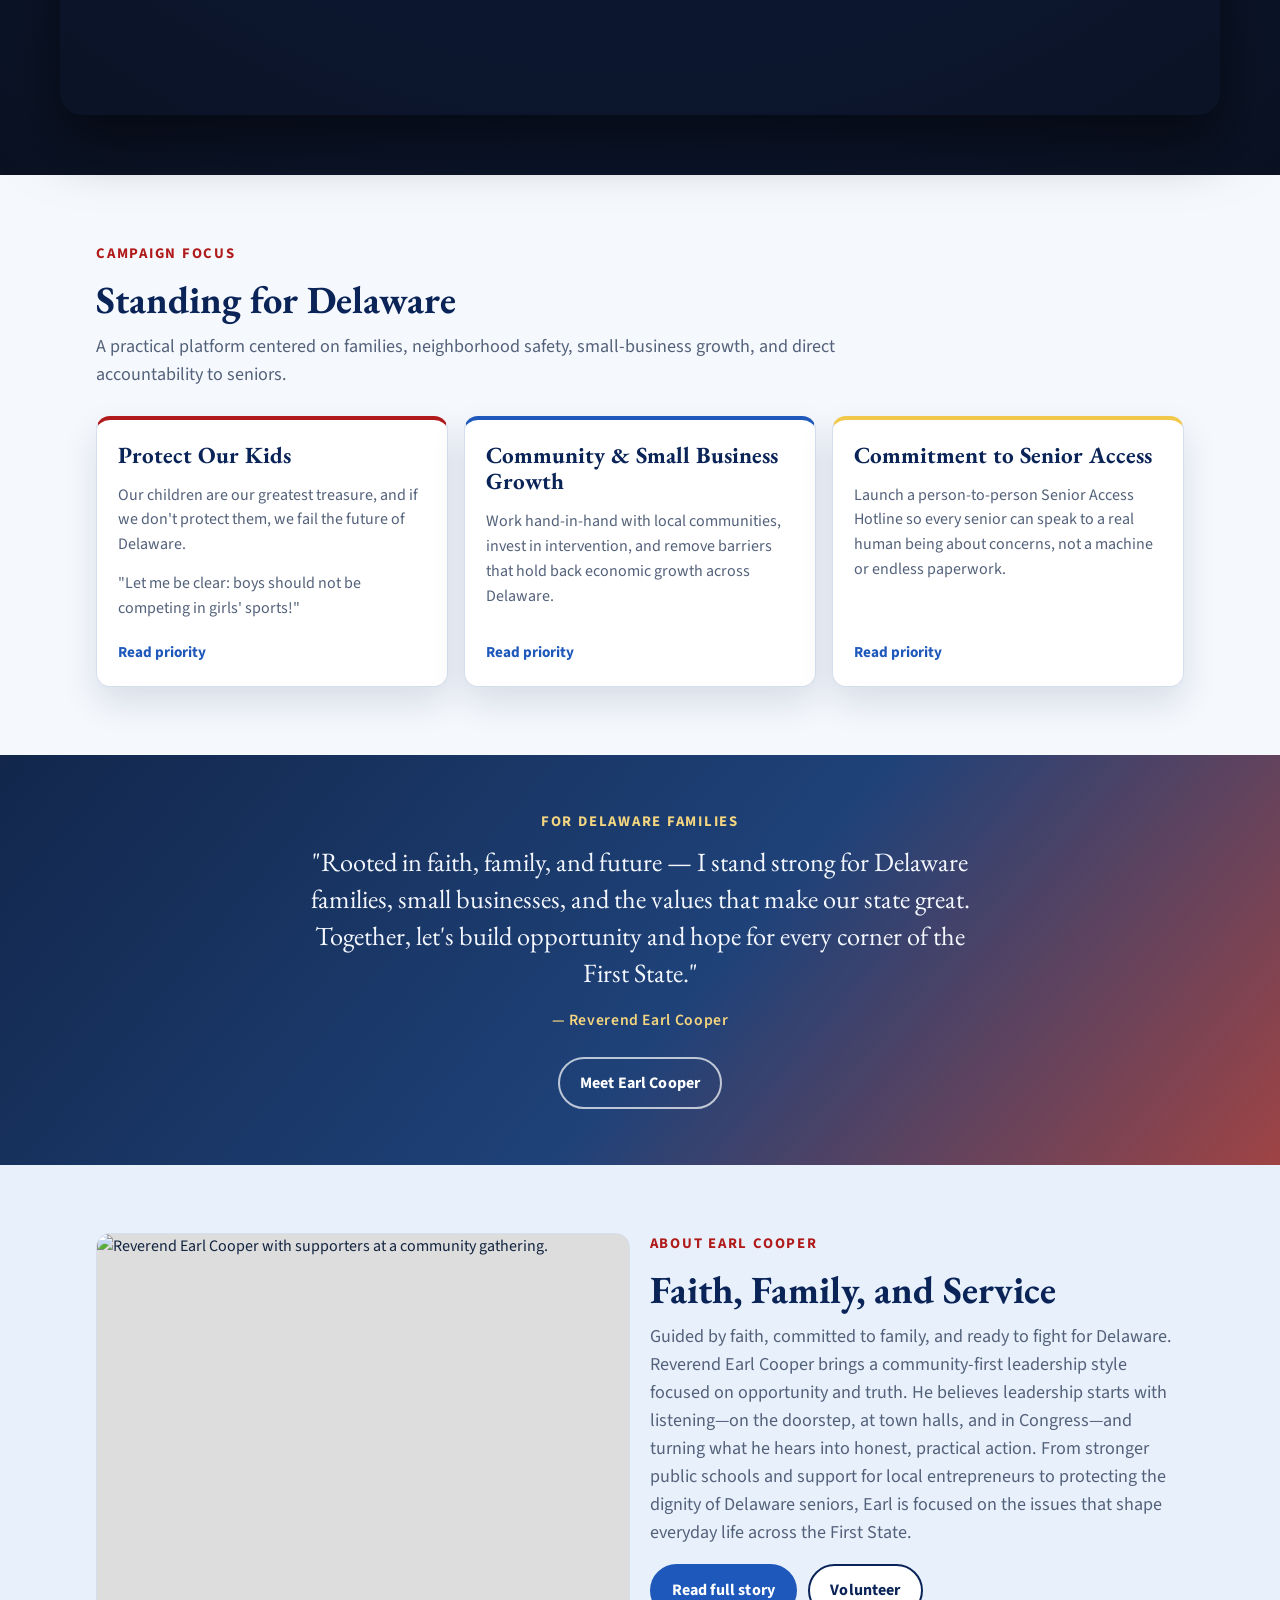
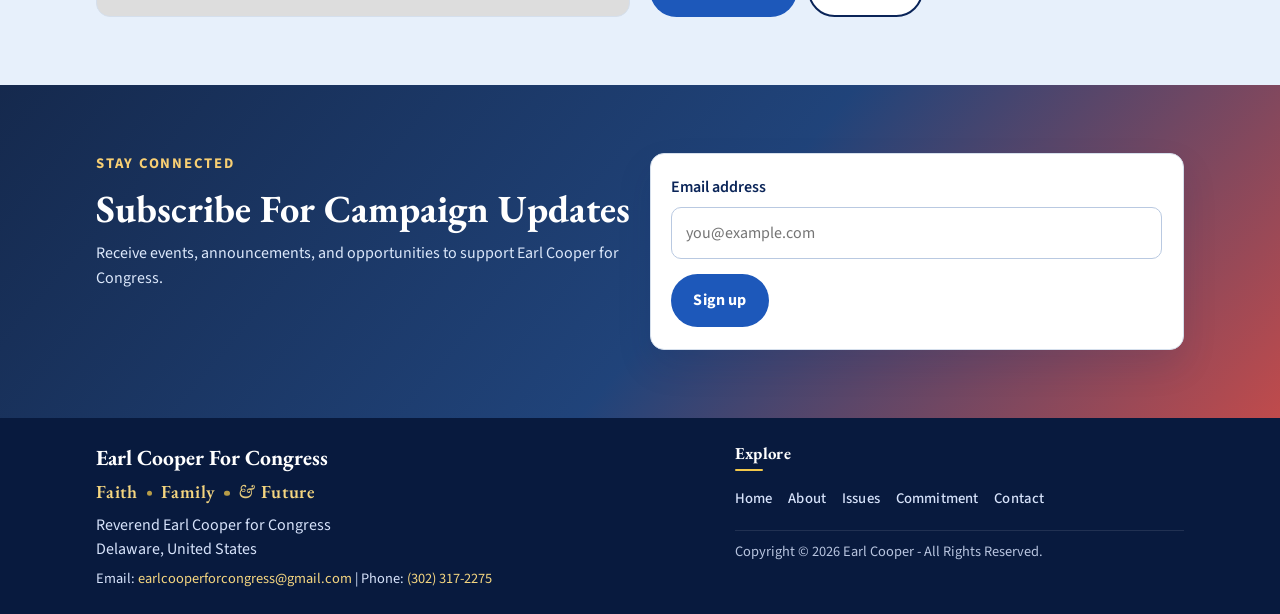
==== commit a49c1dfb: "Restore pre-polish video hero and simplify nav current state. Bring back the gold brand eyebrow with" ====
--- a/index.html
+++ b/index.html
@@ -10,7 +10,7 @@
     <link rel="preconnect" href="https://player.vimeo.com">
     <link rel="preconnect" href="https://i.vimeocdn.com">
     <link href="https://fonts.googleapis.com/css2?family=EB+Garamond:wght@500;700&family=Source+Sans+3:wght@400;600;700&display=swap" rel="stylesheet">
-    <link rel="stylesheet" href="assets/css/main.css?v=20260718">
+    <link rel="stylesheet" href="assets/css/main.css?v=20260718b">
   </head>
   <body class="page-home">
     <a class="skip-link" href="#main-content">Skip to content</a>
@@ -31,16 +31,16 @@
     </header>
 
     <main id="main-content">
-      <section class="video-hero" aria-label="Earl Cooper for Delaware U.S. Congress">
+      <section class="video-hero" aria-label="Faith Family and Future">
         <div class="video-hero-media-stack" data-video-hero-stack>
           <video class="video-hero-media" data-video-hero-layer autoplay muted playsinline preload="none" poster="https://img1.wsimg.com/isteam/ip/7aca911b-c59e-40e2-817f-d52fc576a9c3/DSC01119.jpeg/:/rs=w:1800,h:1100"></video>
           <video class="video-hero-media" data-video-hero-layer autoplay muted playsinline preload="none" poster="https://img1.wsimg.com/isteam/ip/7aca911b-c59e-40e2-817f-d52fc576a9c3/DSC01119.jpeg/:/rs=w:1800,h:1100"></video>
         </div>
         <div class="video-hero-overlay"></div>
         <div class="video-hero-inner">
-          <p class="video-hero-office">For Delaware U.S. Congress</p>
-          <h1 class="video-hero-name">Earl Cooper</h1>
-          <p class="video-hero-tagline">Faith, Family &amp; Future</p>
+          <h1 class="video-hero-brand">Earl Cooper For Congress</h1>
+          <p class="video-hero-tagline">Faith Family &amp; Future</p>
+          <p class="video-hero-subtitle">A Delaware-first vision rooted in conviction, service, and opportunity.</p>
           <div class="btn-row video-hero-actions">
             <a class="btn btn-primary" href="contact.html">Join the campaign</a>
             <a class="btn btn-ghost" href="issues.html">See priorities</a>
@@ -199,6 +199,6 @@
         </div>
       </div>
     </footer>
-    <script src="assets/js/main.js?v=20260718"></script>
+    <script src="assets/js/main.js?v=20260718b"></script>
   </body>
 </html>
--- a/assets/css/main.css
+++ b/assets/css/main.css
@@ -211,14 +211,13 @@
 }
 
 .site-nav a:focus-visible {
-  outline: 2px solid var(--color-gold);
+  outline: 2px solid rgba(255, 255, 255, 0.85);
   outline-offset: 2px;
 }
 
 .site-nav a[aria-current="page"] {
-  background: rgba(242, 200, 75, 0.22);
-  color: #fff;
-  box-shadow: inset 0 -2px 0 var(--color-gold);
+  background: rgba(255, 255, 255, 0.16);
+  color: #fff;
 }
 
 .container {
@@ -285,61 +284,53 @@
   position: absolute;
   inset: 0;
   background:
-    linear-gradient(
-      180deg,
-      rgba(6, 16, 40, 0.72) 0%,
-      rgba(8, 24, 56, 0.55) 38%,
-      rgba(10, 28, 62, 0.78) 100%
-    ),
-    linear-gradient(140deg, rgba(6, 20, 50, 0.55), rgba(118, 26, 26, 0.35) 72%);
+    linear-gradient(140deg, rgba(6, 20, 50, 0.78), rgba(10, 38, 82, 0.56) 46%, rgba(118, 26, 26, 0.48)),
+    radial-gradient(circle at 50% 18%, rgba(242, 200, 75, 0.2), rgba(242, 200, 75, 0) 44%);
 }
 
 .video-hero-inner {
   position: relative;
   z-index: 1;
   width: min(100%, 920px);
-  padding: 0 1rem 1.5rem;
+  padding: 0 1rem;
   text-align: center;
 }
 
-.video-hero-office {
-  margin: 0 0 0.45rem;
+.video-hero-brand {
+  margin: 0 0 0.65rem;
   font-family: "Source Sans 3", "Segoe UI", Arial, sans-serif;
   font-size: clamp(0.95rem, 2vw, 1.15rem);
   font-weight: 700;
-  letter-spacing: 0.14em;
+  letter-spacing: 0.12em;
   text-transform: uppercase;
-  color: #f5d680;
+  color: #f8cf73;
   text-shadow: 0 1px 3px rgba(9, 20, 46, 0.55);
 }
 
-.video-hero-name {
-  margin: 0 0 0.65rem;
+.video-hero-tagline {
+  margin: 0 0 1rem;
   font-family: "EB Garamond", Georgia, serif;
-  font-size: clamp(2.85rem, 9vw, 5.4rem);
+  font-size: clamp(2.5rem, 8vw, 5.8rem);
   font-weight: 700;
   line-height: 0.95;
   letter-spacing: 0.01em;
-  color: #ffffff;
+  color: #fff8dc;
   text-shadow:
-    0 2px 4px rgba(9, 20, 46, 0.65),
-    0 14px 40px rgba(0, 0, 0, 0.45);
-}
-
-.video-hero-tagline {
-  margin: 0;
-  font-family: "EB Garamond", Georgia, serif;
-  font-size: clamp(1.45rem, 3.2vw, 2.05rem);
-  font-weight: 600;
-  line-height: 1.2;
-  letter-spacing: 0.02em;
-  color: #fff8dc;
-  text-shadow: 0 2px 8px rgba(9, 20, 46, 0.5);
+    0 2px 3px rgba(9, 20, 46, 0.6),
+    0 18px 48px rgba(0, 0, 0, 0.48),
+    0 0 28px rgba(242, 200, 75, 0.25);
+}
+
+.video-hero-subtitle {
+  margin: 0 auto;
+  max-width: 40rem;
+  color: #e3ecfc;
+  font-size: clamp(1.02rem, 2vw, 1.3rem);
 }
 
 .video-hero-actions {
   justify-content: center;
-  margin-top: 1.5rem;
+  margin-top: 1.4rem;
   gap: 0.85rem;
 }
 
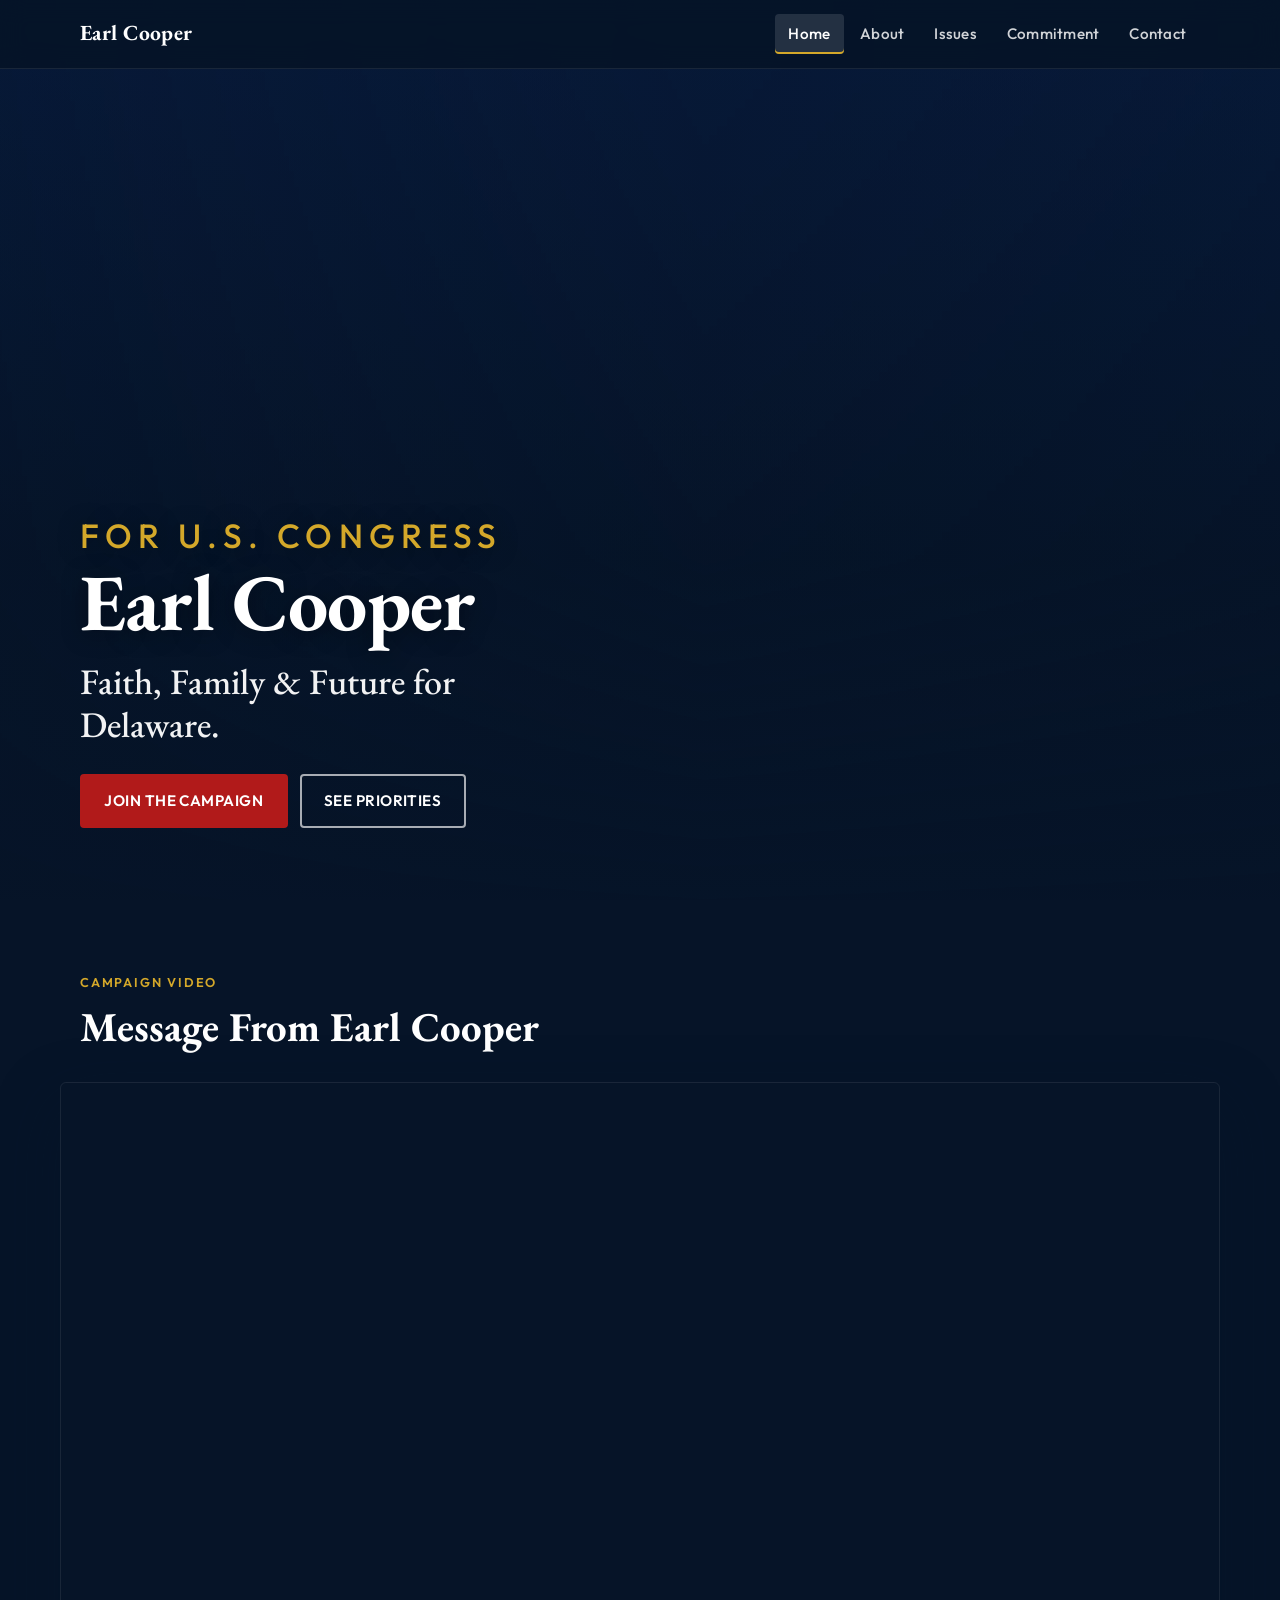
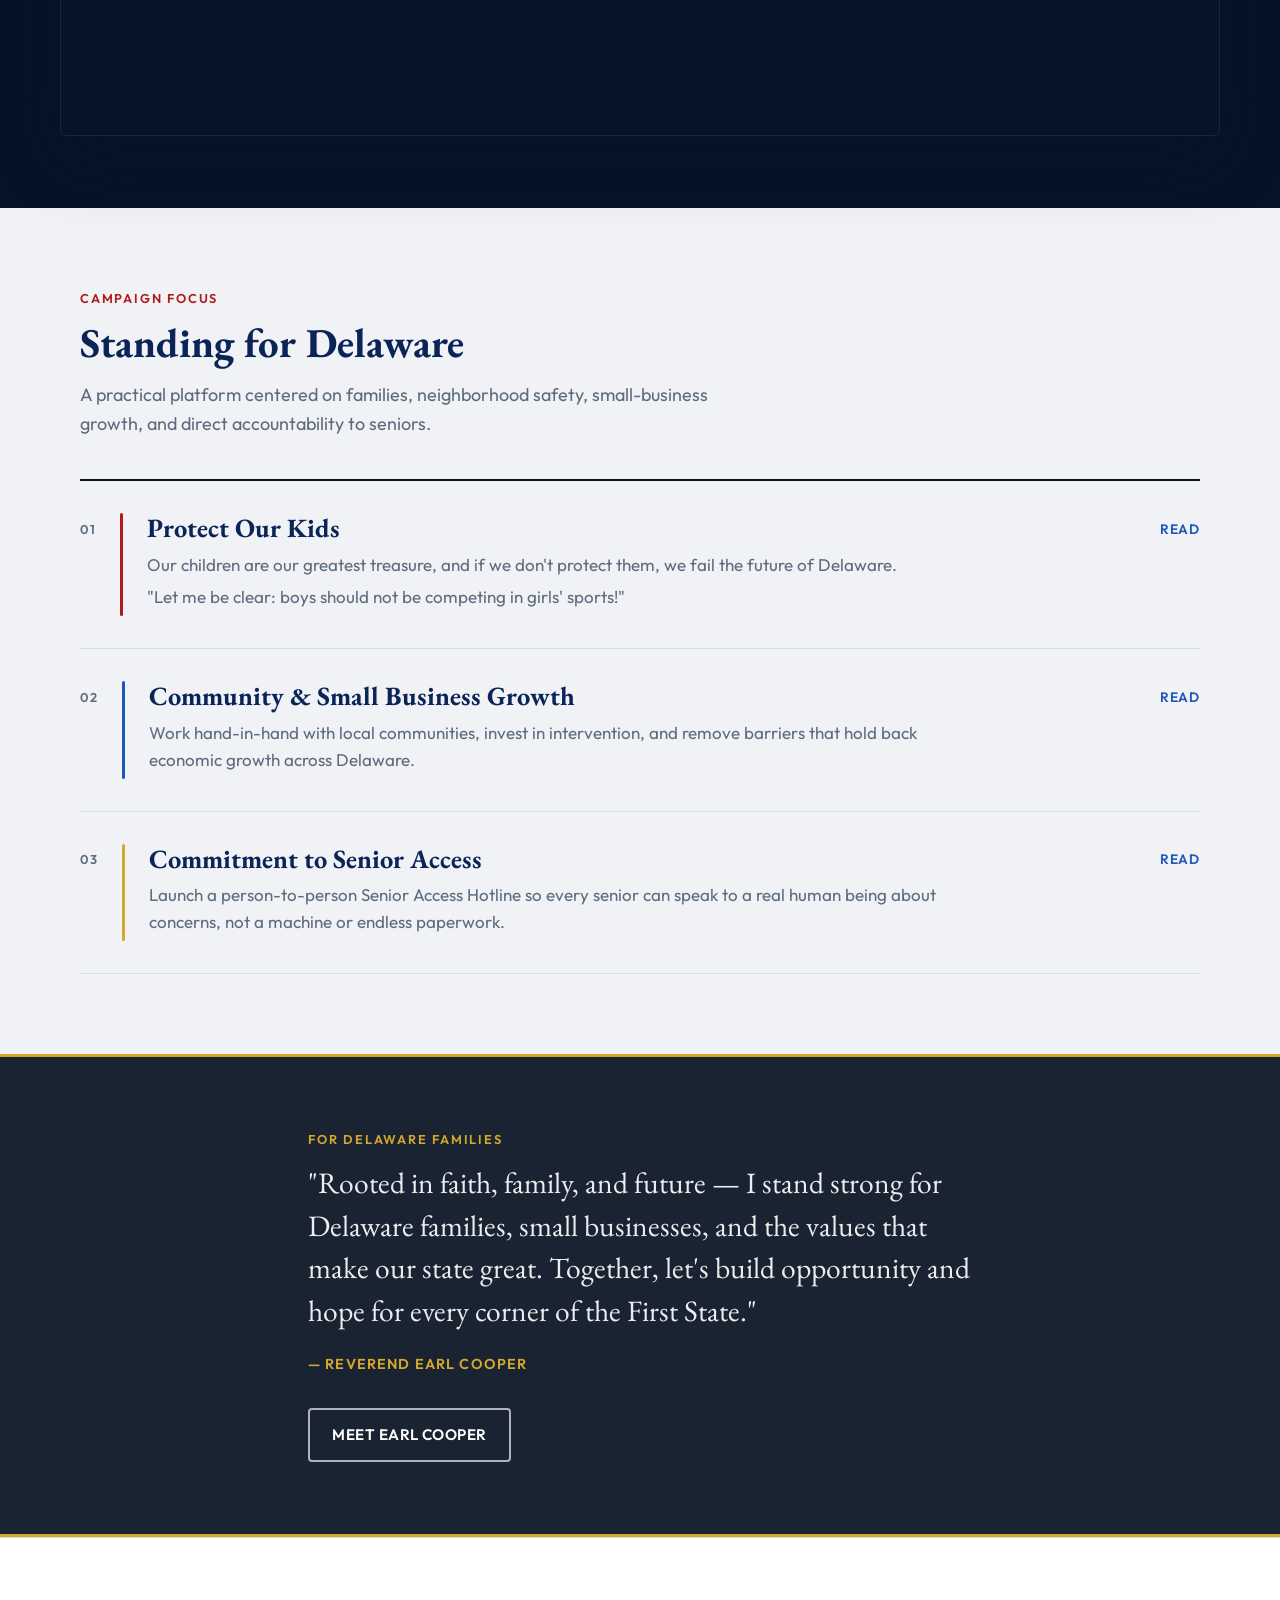
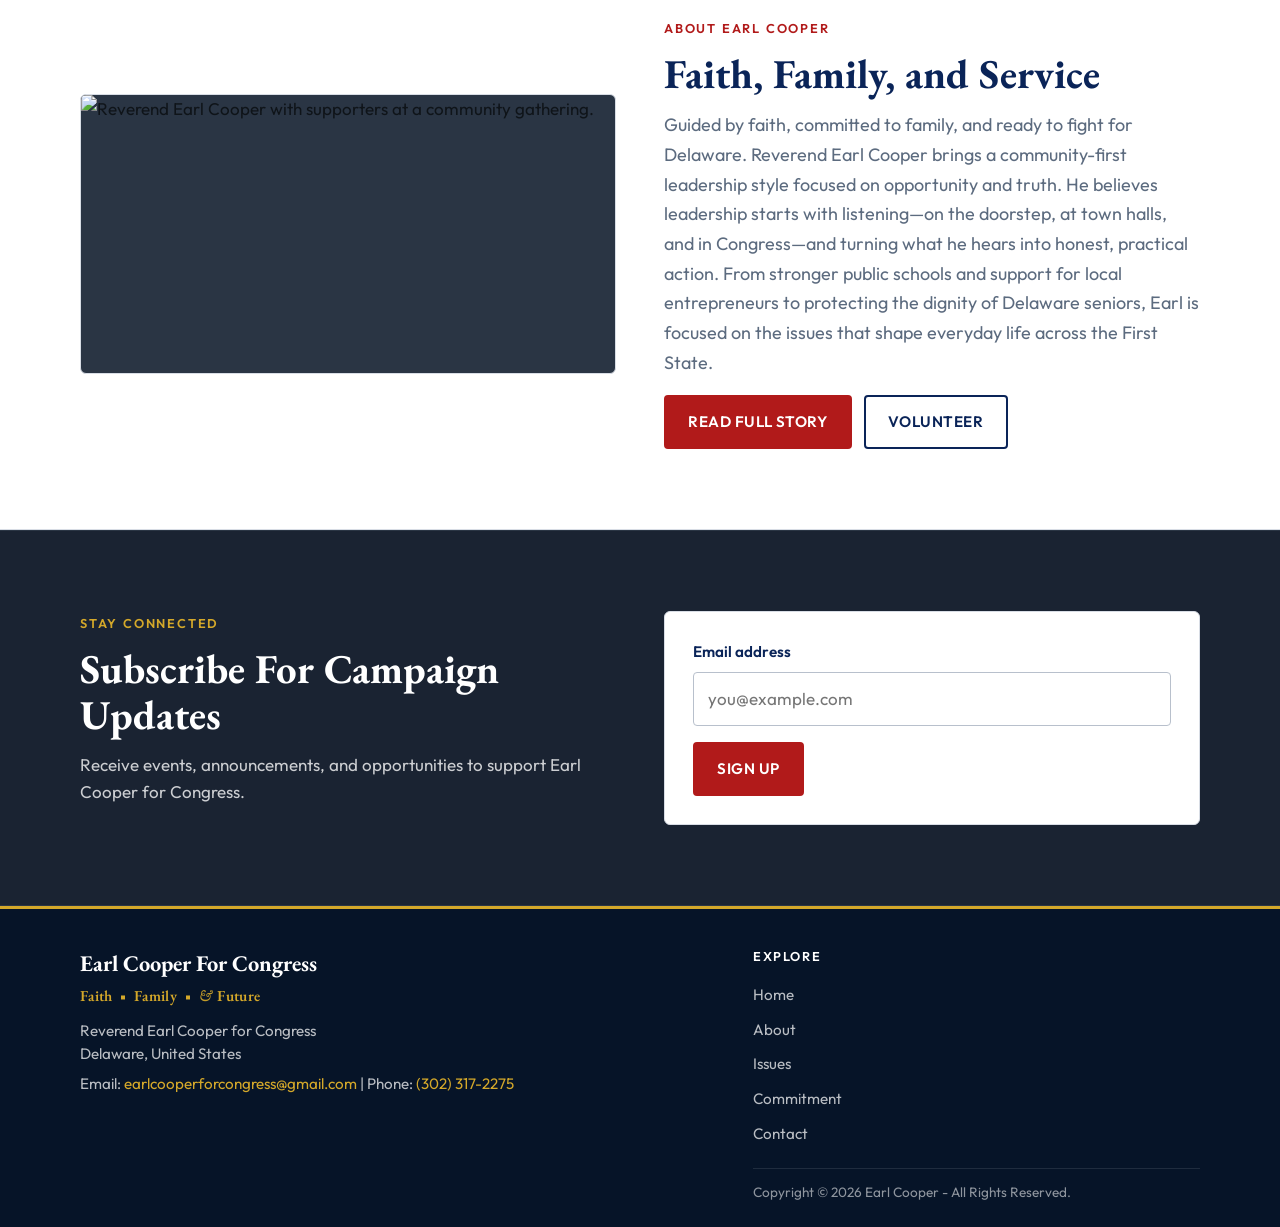
==== commit 55fa8414: "Apply Civic Modernist visual redesign (Design A). Cool slate editorial surfaces, Outfit + EB Garamon" ====
--- a/index.html
+++ b/index.html
@@ -9,8 +9,8 @@
     <link rel="preconnect" href="https://fonts.gstatic.com" crossorigin>
     <link rel="preconnect" href="https://player.vimeo.com">
     <link rel="preconnect" href="https://i.vimeocdn.com">
-    <link href="https://fonts.googleapis.com/css2?family=EB+Garamond:wght@500;700&family=Source+Sans+3:wght@400;600;700&display=swap" rel="stylesheet">
-    <link rel="stylesheet" href="assets/css/main.css?v=20260718b">
+    <link href="https://fonts.googleapis.com/css2?family=EB+Garamond:wght@500;700&family=Outfit:wght@400;500;600;700&display=swap" rel="stylesheet">
+    <link rel="stylesheet" href="assets/css/main.css?v=20260718a">
   </head>
   <body class="page-home">
     <a class="skip-link" href="#main-content">Skip to content</a>
@@ -38,9 +38,8 @@
         </div>
         <div class="video-hero-overlay"></div>
         <div class="video-hero-inner">
-          <h1 class="video-hero-brand">Earl Cooper For Congress</h1>
-          <p class="video-hero-tagline">Faith Family &amp; Future</p>
-          <p class="video-hero-subtitle">A Delaware-first vision rooted in conviction, service, and opportunity.</p>
+          <h1 class="video-hero-brand"><span>For U.S. Congress</span>Earl Cooper</h1>
+          <p class="video-hero-tagline">Faith, Family &amp; Future for Delaware.</p>
           <div class="btn-row video-hero-actions">
             <a class="btn btn-primary" href="contact.html">Join the campaign</a>
             <a class="btn btn-ghost" href="issues.html">See priorities</a>
@@ -80,40 +79,52 @@
               and direct accountability to seniors.
             </p>
           </div>
-          <div class="card-grid">
+          <div class="issue-list">
             <a
-              class="card card-accent-red"
+              class="issue-item"
               href="issues.html#protect-our-kids"
               aria-label="Protect Our Kids — read the full priority on Issues"
             >
-              <h3>Protect Our Kids</h3>
-              <p>Our children are our greatest treasure, and if we don't protect them, we fail the future of Delaware.</p>
-              <p>"Let me be clear: boys should not be competing in girls' sports!"</p>
-              <span class="card-link-cue">Read priority</span>
+              <span class="issue-item-num">01</span>
+              <span class="issue-item-accent issue-item-accent--red" aria-hidden="true"></span>
+              <div class="issue-item-body">
+                <h3>Protect Our Kids</h3>
+                <p>Our children are our greatest treasure, and if we don't protect them, we fail the future of Delaware.</p>
+                <p>"Let me be clear: boys should not be competing in girls' sports!"</p>
+              </div>
+              <span class="issue-item-cue">Read</span>
             </a>
             <a
-              class="card card-accent-blue"
+              class="issue-item"
               href="issues.html#community-small-business"
               aria-label="Community and small business growth — read the full priority on Issues"
             >
-              <h3>Community &amp; Small Business Growth</h3>
-              <p>
-                Work hand-in-hand with local communities, invest in intervention, and remove barriers
-                that hold back economic growth across Delaware.
-              </p>
-              <span class="card-link-cue">Read priority</span>
+              <span class="issue-item-num">02</span>
+              <span class="issue-item-accent issue-item-accent--blue" aria-hidden="true"></span>
+              <div class="issue-item-body">
+                <h3>Community &amp; Small Business Growth</h3>
+                <p>
+                  Work hand-in-hand with local communities, invest in intervention, and remove barriers
+                  that hold back economic growth across Delaware.
+                </p>
+              </div>
+              <span class="issue-item-cue">Read</span>
             </a>
             <a
-              class="card card-accent-gold"
+              class="issue-item"
               href="issues.html#senior-access"
               aria-label="Commitment to senior access — read the full priority on Issues"
             >
-              <h3>Commitment to Senior Access</h3>
-              <p>
-                Launch a person-to-person Senior Access Hotline so every senior can speak to a real human
-                being about concerns, not a machine or endless paperwork.
-              </p>
-              <span class="card-link-cue">Read priority</span>
+              <span class="issue-item-num">03</span>
+              <span class="issue-item-accent issue-item-accent--gold" aria-hidden="true"></span>
+              <div class="issue-item-body">
+                <h3>Commitment to Senior Access</h3>
+                <p>
+                  Launch a person-to-person Senior Access Hotline so every senior can speak to a real human
+                  being about concerns, not a machine or endless paperwork.
+                </p>
+              </div>
+              <span class="issue-item-cue">Read</span>
             </a>
           </div>
         </div>
@@ -199,6 +210,6 @@
         </div>
       </div>
     </footer>
-    <script src="assets/js/main.js?v=20260718b"></script>
+    <script src="assets/js/main.js?v=20260718a"></script>
   </body>
 </html>
--- a/assets/css/main.css
+++ b/assets/css/main.css
@@ -1,20 +1,28 @@
+/* Design A — Civic Modernist: cool slate surfaces, editorial grid, navy/red/gold accents */
+
 :root {
   --color-navy: #0a2458;
+  --color-navy-deep: #061428;
   --color-blue: #1d58ba;
-  --color-light-blue: #e7f0fb;
-  --color-sky: #c3daef;
   --color-red: #b11a1a;
-  --color-gold: #f2c84b;
-  --color-ink: #11233f;
-  --color-muted: #53617a;
-  --color-bg: #f5f8fc;
+  --color-gold: #d4a82a;
+  --color-ink: #0f1419;
+  --color-slate: #1a2332;
+  --color-slate-mid: #2a3544;
+  --color-muted: #5c6b7f;
+  --color-bg: #f0f2f5;
   --color-surface: #ffffff;
-  --color-border: #d5dfec;
-  --shadow-soft: 0 16px 35px rgba(10, 36, 88, 0.12);
-  --radius: 14px;
-  --content-width: 1120px;
-  /* Bar height below safe-area; used when header overlays the home video hero */
-  --site-header-bar: 3.55rem;
+  --color-border: #d8dde5;
+  --color-border-strong: #b8c0cc;
+  --shadow-soft: 0 12px 40px rgba(15, 20, 25, 0.08);
+  --shadow-hero: 0 24px 64px rgba(6, 20, 40, 0.35);
+  --radius: 4px;
+  --radius-lg: 6px;
+  --content-width: 1160px;
+  --grid-gap: 1.5rem;
+  --site-header-bar: 3.75rem;
+  --font-sans: "Outfit", "Segoe UI", sans-serif;
+  --font-serif: "EB Garamond", Georgia, serif;
 }
 
 *,
@@ -35,10 +43,12 @@
 
 body {
   margin: 0;
-  font-family: "Source Sans 3", "Segoe UI", Arial, sans-serif;
+  font-family: var(--font-sans);
   color: var(--color-ink);
   background: var(--color-bg);
-  line-height: 1.55;
+  line-height: 1.6;
+  font-size: 1.0625rem;
+  -webkit-font-smoothing: antialiased;
 }
 
 body.nav-open {
@@ -63,10 +73,11 @@
 h2,
 h3,
 h4 {
-  font-family: "EB Garamond", Georgia, serif;
+  font-family: var(--font-serif);
   color: var(--color-navy);
-  line-height: 1.15;
+  line-height: 1.12;
   margin-top: 0;
+  font-weight: 700;
 }
 
 p {
@@ -85,22 +96,23 @@
   padding: 10px 14px;
   background: var(--color-navy);
   color: #fff;
-  border-radius: 8px;
+  border-radius: var(--radius);
   z-index: 1000;
-}
+  font-weight: 600;
+}
+
+/* --- Header --- */
 
 .site-header {
   position: sticky;
   top: 0;
   z-index: 100;
   width: 100%;
-  max-width: 100%;
-  background: rgba(10, 36, 88, 0.95);
-  backdrop-filter: blur(5px);
-  border-bottom: 1px solid rgba(255, 255, 255, 0.18);
-}
-
-/* Home: header sits over the video so the hero truly fills the viewport edge-to-edge */
+  background: rgba(6, 20, 40, 0.92);
+  backdrop-filter: blur(12px);
+  border-bottom: 1px solid rgba(255, 255, 255, 0.08);
+}
+
 body.page-home .site-header {
   position: fixed;
   left: 0;
@@ -121,7 +133,7 @@
   position: relative;
   width: min(100%, var(--content-width));
   margin: 0 auto;
-  padding: 0.75rem 1rem;
+  padding: 0.85rem 1.25rem;
   display: flex;
   align-items: center;
   justify-content: space-between;
@@ -129,50 +141,47 @@
 }
 
 .brand {
-  color: #f5f8fc;
+  color: #fff;
   text-decoration: none;
-  font-family: "EB Garamond", Georgia, serif;
-  font-size: 1.3rem;
-  font-weight: 600;
-  letter-spacing: 0.04em;
-  text-transform: uppercase;
-  padding: 0.15rem 0;
+  font-family: var(--font-serif);
+  font-size: 1.35rem;
+  font-weight: 700;
+  letter-spacing: 0.02em;
+  padding: 0.1rem 0;
   border-bottom: 2px solid transparent;
-  transition:
-    border-color 160ms ease-out,
-    color 160ms ease-out,
-    opacity 160ms ease-out;
+  transition: border-color 160ms ease, opacity 160ms ease;
 }
 
 .brand:hover,
 .brand:focus-visible {
-  color: #ffffff;
-  border-bottom-color: rgba(245, 214, 128, 0.9);
+  color: #fff;
+  border-bottom-color: var(--color-gold);
   outline: none;
   opacity: 0.95;
 }
 
 .menu-toggle {
   display: none;
-  border: 1px solid rgba(255, 255, 255, 0.3);
-  background: rgba(255, 255, 255, 0.1);
+  border: 1px solid rgba(255, 255, 255, 0.25);
+  background: transparent;
   color: #fff;
   padding: 0.55rem 0.9rem;
   min-height: 2.75rem;
   min-width: 2.75rem;
-  border-radius: 8px;
+  border-radius: var(--radius);
   font: inherit;
   font-weight: 600;
+  font-size: 0.9rem;
+  letter-spacing: 0.04em;
+  text-transform: uppercase;
   cursor: pointer;
-  transition:
-    background-color 160ms ease,
-    border-color 160ms ease;
+  transition: background-color 160ms ease, border-color 160ms ease;
 }
 
 .menu-toggle:hover,
 .menu-toggle:focus-visible {
-  background: rgba(255, 255, 255, 0.2);
-  border-color: rgba(255, 255, 255, 0.55);
+  background: rgba(255, 255, 255, 0.1);
+  border-color: rgba(255, 255, 255, 0.45);
   outline: none;
 }
 
@@ -186,61 +195,106 @@
   padding: 0;
   list-style: none;
   display: flex;
-  gap: 0.35rem;
+  gap: 0.15rem;
   flex-wrap: wrap;
 }
 
 .site-nav a {
-  color: #f6f8fd;
+  color: rgba(255, 255, 255, 0.82);
   text-decoration: none;
-  padding: 0.55rem 0.75rem;
+  padding: 0.5rem 0.85rem;
   min-height: 2.5rem;
   display: inline-flex;
   align-items: center;
-  border-radius: 8px;
-  font-weight: 600;
-  letter-spacing: 0.01em;
-  transition: background-color 160ms ease, color 160ms ease;
+  border-radius: var(--radius);
+  font-weight: 500;
+  font-size: 0.95rem;
+  letter-spacing: 0.02em;
+  transition: color 160ms ease, background-color 160ms ease;
 }
 
 .site-nav a:hover,
 .site-nav a:focus-visible {
-  background: rgba(255, 255, 255, 0.18);
-  color: #fff;
+  color: #fff;
+  background: rgba(255, 255, 255, 0.08);
   outline: none;
 }
 
 .site-nav a:focus-visible {
-  outline: 2px solid rgba(255, 255, 255, 0.85);
+  outline: 2px solid rgba(255, 255, 255, 0.7);
   outline-offset: 2px;
 }
 
 .site-nav a[aria-current="page"] {
-  background: rgba(255, 255, 255, 0.16);
-  color: #fff;
-}
+  color: #fff;
+  background: rgba(255, 255, 255, 0.12);
+  box-shadow: inset 0 -2px 0 var(--color-gold);
+}
+
+/* --- Layout --- */
 
 .container {
   width: min(100%, var(--content-width));
   margin: 0 auto;
-  padding: 0 1rem;
-}
+  padding: 0 1.25rem;
+}
+
+.section {
+  padding: 5rem 0;
+}
+
+.section-alt {
+  background: var(--color-surface);
+  border-block: 1px solid var(--color-border);
+}
+
+.section-header {
+  max-width: 40rem;
+  margin-bottom: 2.5rem;
+}
+
+.eyebrow {
+  text-transform: uppercase;
+  letter-spacing: 0.14em;
+  color: var(--color-red);
+  font-weight: 600;
+  margin-bottom: 0.75rem;
+  font-size: 0.8rem;
+  font-family: var(--font-sans);
+}
+
+.eyebrow-on-dark {
+  color: var(--color-gold);
+}
+
+.section h2 {
+  font-size: clamp(1.85rem, 3.2vw, 2.75rem);
+  margin-bottom: 0.85rem;
+}
+
+.lead {
+  font-size: 1.125rem;
+  color: var(--color-muted);
+  line-height: 1.65;
+}
+
+/* --- Video hero --- */
 
 .video-hero {
   position: relative;
   min-height: 100vh;
   min-height: 100dvh;
   display: grid;
-  place-items: center;
+  align-items: end;
   overflow: hidden;
   isolation: isolate;
   color: #fff;
-  background: linear-gradient(140deg, rgba(6, 20, 50, 0.78), rgba(10, 38, 82, 0.56) 46%, rgba(118, 26, 26, 0.44));
+  background: var(--color-navy-deep);
 }
 
 .video-hero.is-fallback {
   background:
-    linear-gradient(140deg, rgba(6, 20, 50, 0.72), rgba(10, 38, 82, 0.5) 46%, rgba(118, 26, 26, 0.38)),
+    linear-gradient(105deg, rgba(6, 20, 40, 0.88) 0%, rgba(10, 36, 88, 0.72) 50%, rgba(6, 20, 40, 0.85) 100%),
     url("https://img1.wsimg.com/isteam/ip/7aca911b-c59e-40e2-817f-d52fc576a9c3/DSC01119.jpeg/:/rs=w:1800,h:1100") center 24%/cover no-repeat;
 }
 
@@ -250,7 +304,7 @@
   width: 100%;
   height: 100%;
   z-index: 0;
-  transform: translate3d(0, var(--video-hero-parallax-y, 0px), 0) scale(1.28);
+  transform: translate3d(0, var(--video-hero-parallax-y, 0px), 0) scale(1.22);
   transform-origin: center center;
   will-change: transform;
   backface-visibility: hidden;
@@ -262,7 +316,7 @@
   width: 100%;
   height: 100%;
   object-fit: cover;
-  object-position: center 26%;
+  object-position: center 28%;
   opacity: 0;
   transition: opacity 520ms ease-in-out;
   pointer-events: none;
@@ -284,54 +338,62 @@
   position: absolute;
   inset: 0;
   background:
-    linear-gradient(140deg, rgba(6, 20, 50, 0.78), rgba(10, 38, 82, 0.56) 46%, rgba(118, 26, 26, 0.48)),
-    radial-gradient(circle at 50% 18%, rgba(242, 200, 75, 0.2), rgba(242, 200, 75, 0) 44%);
+    linear-gradient(0deg, rgba(6, 20, 40, 0.94) 0%, rgba(6, 20, 40, 0.55) 38%, rgba(10, 36, 88, 0.35) 100%),
+    linear-gradient(90deg, rgba(6, 20, 40, 0.82) 0%, rgba(6, 20, 40, 0.25) 55%, rgba(6, 20, 40, 0.5) 100%);
 }
 
 .video-hero-inner {
   position: relative;
   z-index: 1;
-  width: min(100%, 920px);
-  padding: 0 1rem;
-  text-align: center;
+  width: min(100%, var(--content-width));
+  margin: 0 auto;
+  padding: 0 1.25rem 4.5rem;
+  text-align: left;
 }
 
 .video-hero-brand {
-  margin: 0 0 0.65rem;
-  font-family: "Source Sans 3", "Segoe UI", Arial, sans-serif;
-  font-size: clamp(0.95rem, 2vw, 1.15rem);
+  margin: 0 0 1.25rem;
+  font-family: var(--font-serif);
+  font-size: clamp(2.75rem, 7vw, 5rem);
   font-weight: 700;
-  letter-spacing: 0.12em;
+  line-height: 0.95;
+  letter-spacing: -0.01em;
+  color: #fff;
+  text-shadow: 0 2px 24px rgba(0, 0, 0, 0.45);
+}
+
+.video-hero-brand span {
+  display: block;
+  font-size: 0.42em;
+  font-weight: 500;
+  letter-spacing: 0.18em;
   text-transform: uppercase;
-  color: #f8cf73;
-  text-shadow: 0 1px 3px rgba(9, 20, 46, 0.55);
+  color: var(--color-gold);
+  margin-bottom: 0.35em;
+  font-family: var(--font-sans);
 }
 
 .video-hero-tagline {
   margin: 0 0 1rem;
-  font-family: "EB Garamond", Georgia, serif;
-  font-size: clamp(2.5rem, 8vw, 5.8rem);
-  font-weight: 700;
-  line-height: 0.95;
-  letter-spacing: 0.01em;
-  color: #fff8dc;
-  text-shadow:
-    0 2px 3px rgba(9, 20, 46, 0.6),
-    0 18px 48px rgba(0, 0, 0, 0.48),
-    0 0 28px rgba(242, 200, 75, 0.25);
+  font-family: var(--font-serif);
+  font-size: clamp(1.5rem, 3.5vw, 2.25rem);
+  font-weight: 500;
+  line-height: 1.2;
+  color: rgba(255, 255, 255, 0.95);
+  max-width: 28rem;
 }
 
 .video-hero-subtitle {
-  margin: 0 auto;
-  max-width: 40rem;
-  color: #e3ecfc;
-  font-size: clamp(1.02rem, 2vw, 1.3rem);
+  margin: 0;
+  max-width: 32rem;
+  color: rgba(255, 255, 255, 0.78);
+  font-size: 1.05rem;
+  line-height: 1.55;
 }
 
 .video-hero-actions {
-  justify-content: center;
-  margin-top: 1.4rem;
-  gap: 0.85rem;
+  margin-top: 1.75rem;
+  gap: 0.75rem;
 }
 
 @media (prefers-reduced-motion: reduce) {
@@ -340,48 +402,11 @@
   }
 }
 
-.quote-band {
-  position: relative;
-  color: #fff;
-  background:
-    linear-gradient(130deg, rgba(9, 30, 68, 0.96) 0%, rgba(14, 52, 111, 0.93) 55%, rgba(140, 28, 28, 0.82) 100%);
-  padding: 3.5rem 0;
-}
-
-.quote-band-inner {
-  max-width: 44rem;
-  text-align: center;
-}
-
-.quote-band-quote {
-  margin: 0 0 1.5rem;
-  padding: 0;
-  border: 0;
-}
-
-.quote-band-quote p {
-  margin: 0 0 1rem;
-  font-family: "EB Garamond", Georgia, serif;
-  font-size: clamp(1.25rem, 2.4vw, 1.65rem);
-  line-height: 1.4;
-  color: #f4f7fd;
-}
-
-.quote-band-quote footer {
-  font-family: "Source Sans 3", "Segoe UI", Arial, sans-serif;
-  font-size: 0.98rem;
-  font-weight: 600;
-  letter-spacing: 0.04em;
-  color: #f5d680;
-}
-
-.quote-band .btn-ghost {
-  margin-inline: auto;
-}
+/* --- Buttons --- */
 
 .btn-row {
   display: flex;
-  gap: 0.7rem;
+  gap: 0.75rem;
   flex-wrap: wrap;
 }
 
@@ -390,20 +415,21 @@
   align-items: center;
   justify-content: center;
   border: 2px solid transparent;
-  border-radius: 999px;
-  padding: 0.75rem 1.25rem;
+  border-radius: var(--radius);
+  padding: 0.8rem 1.4rem;
   min-height: 2.75rem;
   font: inherit;
-  font-weight: 700;
+  font-weight: 600;
+  font-size: 0.95rem;
+  letter-spacing: 0.03em;
   text-decoration: none;
-  letter-spacing: 0.01em;
+  text-transform: uppercase;
   cursor: pointer;
   transition:
-    transform 0.22s cubic-bezier(0.22, 1, 0.36, 1),
-    box-shadow 0.22s cubic-bezier(0.22, 1, 0.36, 1),
-    background-color 0.22s ease,
-    border-color 0.22s ease,
-    color 0.22s ease;
+    background-color 0.2s ease,
+    border-color 0.2s ease,
+    color 0.2s ease,
+    box-shadow 0.2s ease;
 }
 
 .btn:focus-visible {
@@ -411,127 +437,164 @@
   outline-offset: 3px;
 }
 
-@media (prefers-reduced-motion: reduce) {
-  .btn {
-    transition: background-color 0.18s ease, border-color 0.18s ease, color 0.18s ease;
-  }
-}
-
 .btn-primary {
-  background: var(--color-blue);
-  color: #fff;
+  background: var(--color-red);
+  color: #fff;
+  border-color: var(--color-red);
 }
 
 .btn-primary:hover,
 .btn-primary:focus-visible {
-  background: var(--color-red);
+  background: #961515;
+  border-color: #961515;
   color: #fff;
 }
 
 .btn-ghost {
-  border-color: rgba(255, 255, 255, 0.7);
-  color: #fff;
+  border-color: rgba(255, 255, 255, 0.65);
+  color: #fff;
+  background: transparent;
 }
 
 .btn-ghost:hover,
 .btn-ghost:focus-visible {
   border-color: #fff;
-  background: rgba(255, 255, 255, 0.15);
+  background: rgba(255, 255, 255, 0.1);
   color: #fff;
 }
 
 .btn-outline {
   border-color: var(--color-navy);
   color: var(--color-navy);
-  background: #fff;
+  background: transparent;
 }
 
 .btn-outline:hover,
 .btn-outline:focus-visible {
   border-color: var(--color-red);
   color: var(--color-red);
-}
-
-@media (hover: hover) and (pointer: fine) and (prefers-reduced-motion: no-preference) {
-  .btn:hover,
-  .btn:focus-visible {
-    transform: translateY(-2px);
-    box-shadow: 0 8px 20px rgba(10, 36, 88, 0.18);
-  }
-
-  .btn:active {
-    transform: translateY(0);
-    box-shadow: 0 3px 10px rgba(10, 36, 88, 0.12);
-    transition-duration: 0.1s;
-  }
-}
-
-.section {
-  padding: 4.25rem 0;
-}
-
-.section-alt {
-  background: var(--color-light-blue);
-}
-
-.section-header {
+  background: transparent;
+}
+
+/* --- Issue list (editorial, not cardified) --- */
+
+.issue-list {
+  display: grid;
+  gap: 0;
+  border-top: 2px solid var(--color-ink);
+}
+
+.issue-item {
+  display: grid;
+  grid-template-columns: auto auto 1fr auto;
+  gap: 1.25rem 1.5rem;
+  align-items: start;
+  padding: 2rem 0;
+  border-bottom: 1px solid var(--color-border);
+  text-decoration: none;
+  color: inherit;
+  transition: background-color 0.2s ease;
+}
+
+a.issue-item:hover,
+a.issue-item:focus-visible {
+  color: inherit;
+}
+
+a.issue-item:focus-visible {
+  outline: 2px solid var(--color-blue);
+  outline-offset: 4px;
+}
+
+.issue-item-num {
+  font-family: var(--font-sans);
+  font-size: 0.8rem;
+  font-weight: 600;
+  letter-spacing: 0.12em;
+  text-transform: uppercase;
+  color: var(--color-muted);
+  padding-top: 0.35rem;
+}
+
+.issue-item-accent {
+  width: 3px;
+  align-self: stretch;
+  border-radius: 2px;
+  background: var(--color-navy);
+}
+
+.issue-item-accent--red {
+  background: var(--color-red);
+}
+
+.issue-item-accent--blue {
+  background: var(--color-blue);
+}
+
+.issue-item-accent--gold {
+  background: var(--color-gold);
+}
+
+.issue-item-body h3 {
+  font-size: clamp(1.35rem, 2.5vw, 1.65rem);
+  margin-bottom: 0.5rem;
+}
+
+.issue-item-body p {
+  color: var(--color-muted);
+  margin-bottom: 0.35rem;
   max-width: 52rem;
-  margin-bottom: 1.75rem;
-}
-
-.eyebrow {
+}
+
+.issue-item-cue {
+  font-weight: 600;
+  font-size: 0.85rem;
+  letter-spacing: 0.06em;
   text-transform: uppercase;
-  letter-spacing: 0.12em;
+  color: var(--color-blue);
+  white-space: nowrap;
+  padding-top: 0.35rem;
+}
+
+a.issue-item:hover .issue-item-cue,
+a.issue-item:focus-visible .issue-item-cue {
   color: var(--color-red);
-  font-weight: 700;
-  margin-bottom: 0.65rem;
-  font-size: 0.92rem;
-}
-
-.eyebrow-on-dark {
-  color: #f5d680;
-}
-
-.section h2 {
-  font-size: clamp(1.8rem, 3vw, 2.6rem);
-  margin-bottom: 0.7rem;
-}
-
-.lead {
-  font-size: 1.13rem;
-  color: var(--color-muted);
-}
+}
+
+/* --- Cards (forms, interactive containers only) --- */
 
 .card-grid {
   display: grid;
   grid-template-columns: repeat(3, minmax(0, 1fr));
-  gap: 1rem;
+  gap: var(--grid-gap);
 }
 
 .card {
   background: var(--color-surface);
   border: 1px solid var(--color-border);
-  border-radius: var(--radius);
-  box-shadow: var(--shadow-soft);
-  padding: 1.35rem 1.3rem;
+  border-radius: var(--radius-lg);
+  padding: 1.5rem;
   display: flex;
   flex-direction: column;
-  gap: 0.7rem;
+  gap: 0.75rem;
 }
 
 a.card {
   text-decoration: none;
   color: inherit;
   cursor: pointer;
+  transition: border-color 0.2s ease, box-shadow 0.2s ease;
 }
 
 a.card:hover,
 a.card:focus-visible {
   color: inherit;
+  border-color: var(--color-border-strong);
+  box-shadow: var(--shadow-soft);
 }
 
 a.card:focus-visible {
-  outline: 3px solid rgba(29, 88, 186, 0.45);
+  outline: 2px solid var(--color-blue);
   outline-offset: 3px;
 }
 
@@ -541,16 +604,19 @@
   scroll-margin-top: calc(var(--site-header-bar) + 1rem);
 }
 
+.card h2,
 .card h3 {
-  font-size: 1.45rem;
-  margin-bottom: 0.2rem;
+  font-size: 1.4rem;
+  margin-bottom: 0.25rem;
 }
 
 .card-link-cue {
   margin-top: auto;
-  padding-top: 0.35rem;
-  font-weight: 700;
-  font-size: 0.95rem;
+  padding-top: 0.5rem;
+  font-weight: 600;
+  font-size: 0.85rem;
+  letter-spacing: 0.06em;
+  text-transform: uppercase;
   color: var(--color-blue);
 }
 
@@ -577,7 +643,7 @@
 .card-accent-blue,
 .card-accent-red,
 .card-accent-gold {
-  border-top: 4px solid var(--color-navy);
+  border-top: 3px solid var(--color-navy);
 }
 
 .card-accent-red {
@@ -592,36 +658,57 @@
   border-top-color: var(--color-gold);
 }
 
-.card-grid > .card {
-  transition:
-    transform 0.24s cubic-bezier(0.22, 1, 0.36, 1),
-    box-shadow 0.24s cubic-bezier(0.22, 1, 0.36, 1);
-}
-
-@media (prefers-reduced-motion: reduce) {
-  .card-grid > .card {
-    transition: none;
-  }
-}
-
-@media (hover: hover) and (pointer: fine) and (prefers-reduced-motion: no-preference) {
-  .card-grid > .card:hover {
-    transform: translateY(-6px);
-    box-shadow: 0 22px 48px rgba(10, 36, 88, 0.18);
-  }
-}
+/* --- Quote band --- */
+
+.quote-band {
+  position: relative;
+  color: #fff;
+  background: var(--color-slate);
+  padding: 4.5rem 0;
+  border-block: 3px solid var(--color-gold);
+}
+
+.quote-band-inner {
+  max-width: 44rem;
+  text-align: left;
+}
+
+.quote-band-quote {
+  margin: 0 0 2rem;
+  padding: 0;
+  border: 0;
+}
+
+.quote-band-quote p {
+  margin: 0 0 1.25rem;
+  font-family: var(--font-serif);
+  font-size: clamp(1.35rem, 2.5vw, 1.85rem);
+  line-height: 1.45;
+  color: rgba(255, 255, 255, 0.92);
+}
+
+.quote-band-quote footer {
+  font-family: var(--font-sans);
+  font-size: 0.9rem;
+  font-weight: 600;
+  letter-spacing: 0.08em;
+  text-transform: uppercase;
+  color: var(--color-gold);
+}
+
+/* --- Split layouts --- */
 
 .split {
   display: grid;
   grid-template-columns: 1fr 1fr;
-  gap: 1.2rem;
-  align-items: stretch;
+  gap: 3rem;
+  align-items: center;
 }
 
 .split-stack {
   display: flex;
   flex-direction: column;
-  gap: 2rem;
+  gap: 2.5rem;
 }
 
 .split-stack-copy {
@@ -633,11 +720,11 @@
 }
 
 .image-panel {
-  border-radius: var(--radius);
+  border-radius: var(--radius-lg);
   overflow: hidden;
   border: 1px solid var(--color-border);
-  min-height: 260px;
-  background: #ddd;
+  min-height: 280px;
+  background: var(--color-slate-mid);
 }
 
 .image-panel img {
@@ -653,7 +740,7 @@
 .image-panel-duo .image-panel-grid {
   display: grid;
   grid-template-columns: 1fr 1fr;
-  gap: 0.65rem;
+  gap: 0.75rem;
 }
 
 .image-panel-duo .image-panel-grid img {
@@ -662,6 +749,7 @@
   height: auto;
   object-fit: cover;
   display: block;
+  border-radius: var(--radius);
 }
 
 @media (max-width: 640px) {
@@ -678,55 +766,76 @@
   display: block;
 }
 
+/* --- Quotes --- */
+
 .quote-list {
   display: grid;
-  gap: 1rem;
+  gap: 0;
+  border-top: 2px solid var(--color-ink);
 }
 
 .quote {
-  background: #fff;
-  border-left: 6px solid var(--color-blue);
-  border-radius: 10px;
-  padding: 1rem 1.1rem;
+  background: transparent;
+  border-left: none;
+  border-bottom: 1px solid var(--color-border);
+  border-radius: 0;
+  padding: 2rem 0 2rem 1.5rem;
+  position: relative;
+}
+
+.quote::before {
+  content: "";
+  position: absolute;
+  left: 0;
+  top: 2rem;
+  bottom: 2rem;
+  width: 3px;
+  background: var(--color-blue);
+  border-radius: 2px;
 }
 
 .quote p:last-child {
   margin-bottom: 0;
 }
 
+/* --- CTA band --- */
+
 .cta-band {
-  background:
-    linear-gradient(130deg, rgba(9, 30, 68, 0.95) 0%, rgba(14, 52, 111, 0.92) 55%, rgba(177, 26, 26, 0.78) 100%);
-  color: var(--color-ink);
+  background: var(--color-slate);
+  color: #fff;
+  border-block: 1px solid var(--color-slate-mid);
 }
 
 .cta-band h2 {
-  color: rgba(255, 255, 255, 1);
+  color: #fff;
 }
 
 .cta-band p {
-  color: rgba(220, 232, 251, 1);
+  color: rgba(255, 255, 255, 0.78);
 }
 
 .cta-band .eyebrow {
-  color: rgba(248, 207, 115, 1);
-}
+  color: var(--color-gold);
+}
+
+/* --- Campaign video section --- */
 
 .section-video {
-  background: radial-gradient(circle at top, #264d8f 0, #0d1834 55%, #0a1222 100%);
+  background: var(--color-navy-deep);
   padding: 0;
 }
 
 .section-video .video-inner {
   width: 100%;
   max-width: none;
-  padding: 3.5rem 0 3.8rem;
+  padding: 4.5rem 0;
 }
 
 .section-video .section-header {
-  text-align: center;
-  margin: 0 auto 1.8rem;
-  padding: 0 1.2rem;
+  text-align: left;
+  margin: 0 auto 2rem;
+  padding: 0 1.25rem;
+  max-width: var(--content-width);
 }
 
 .section-video .section-header h2 {
@@ -734,20 +843,21 @@
 }
 
 .section-video .section-header .eyebrow {
-  color: #f2c84b;
+  color: var(--color-gold);
 }
 
 .video-embed {
-  padding: 0 0.5rem;
+  padding: 0 1.25rem;
 }
 
 .video-embed-inner {
   position: relative;
-  width: min(100%, 1160px);
+  width: min(100%, var(--content-width));
   margin: 0 auto;
-  border-radius: 22px;
+  border-radius: var(--radius-lg);
   overflow: hidden;
-  box-shadow: 0 26px 60px rgba(0, 0, 0, 0.55);
+  box-shadow: var(--shadow-hero);
+  border: 1px solid rgba(255, 255, 255, 0.08);
 }
 
 .video-embed-inner::before {
@@ -765,16 +875,17 @@
   border: 0;
 }
 
+/* --- Forms --- */
+
 .form-card {
-  background: #fff;
+  background: var(--color-surface);
   border: 1px solid var(--color-border);
-  border-radius: var(--radius);
-  padding: 1.35rem 1.3rem;
-  box-shadow: var(--shadow-soft);
+  border-radius: var(--radius-lg);
+  padding: 1.75rem;
 }
 
 .form-card h2 {
-  margin-bottom: 1rem;
+  margin-bottom: 1.25rem;
   font-size: clamp(1.45rem, 2.5vw, 1.75rem);
 }
 
@@ -783,19 +894,20 @@
   font-weight: 600;
   margin-bottom: 0.45rem;
   color: var(--color-navy);
+  font-size: 0.95rem;
 }
 
 input,
 textarea,
 select {
   width: 100%;
-  border: 1px solid #b9c9e1;
-  border-radius: 10px;
-  padding: 0.78rem 0.85rem;
+  border: 1px solid var(--color-border-strong);
+  border-radius: var(--radius);
+  padding: 0.78rem 0.9rem;
   min-height: 2.75rem;
   font: inherit;
-  margin-bottom: 0.95rem;
-  background: #fff;
+  margin-bottom: 1rem;
+  background: var(--color-surface);
   transition: border-color 160ms ease, box-shadow 160ms ease;
 }
 
@@ -808,7 +920,8 @@
 textarea:focus-visible,
 select:focus-visible {
   border-color: var(--color-blue);
-  outline: 3px solid rgba(29, 88, 186, 0.2);
+  outline: 2px solid rgba(29, 88, 186, 0.2);
+  outline-offset: 0;
 }
 
 .form-note {
@@ -821,7 +934,8 @@
   margin: 0;
   padding: 0;
   display: grid;
-  gap: 0.8rem;
+  gap: 0;
+  border-top: 1px solid var(--color-border);
 }
 
 ul.list-clean > li::marker {
@@ -831,20 +945,26 @@
 
 ul.list-clean > li {
   list-style-type: none;
-}
-
-ul.list-clean > li,
+  border-bottom: 1px solid var(--color-border);
+  padding: 1rem 0;
+  background: transparent;
+  border-radius: 0;
+}
+
 dl.list-clean > div {
-  background: #fff;
-  border: 1px solid var(--color-border);
-  border-radius: 10px;
-  padding: 0.8rem 0.9rem;
+  border-bottom: 1px solid var(--color-border);
+  padding: 1rem 0;
+  background: transparent;
+  border-radius: 0;
 }
 
 dl.list-clean dt {
-  font-weight: 700;
+  font-weight: 600;
   color: var(--color-navy);
   margin: 0 0 0.2rem;
+  font-size: 0.85rem;
+  letter-spacing: 0.06em;
+  text-transform: uppercase;
 }
 
 dl.list-clean dd {
@@ -861,7 +981,7 @@
   text-decoration: underline;
 }
 
-/* --- Image carousel (e.g. commitment gallery) --- */
+/* --- Carousel --- */
 
 .media-carousel {
   position: relative;
@@ -877,35 +997,32 @@
   display: inline-flex;
   align-items: center;
   justify-content: center;
-  width: 2.2rem;
-  height: 2.2rem;
+  width: 2.5rem;
+  height: 2.5rem;
   padding: 0;
-  border-radius: 999px;
-  border: 1px solid rgba(10, 36, 88, 0.1);
-  background: rgba(255, 255, 255, 0.92);
-  backdrop-filter: blur(8px);
-  -webkit-backdrop-filter: blur(8px);
+  border-radius: var(--radius);
+  border: 1px solid var(--color-border);
+  background: rgba(255, 255, 255, 0.95);
   color: var(--color-navy);
   font-size: 1.25rem;
   font-weight: 600;
   line-height: 1;
   cursor: pointer;
   opacity: 1;
-  box-shadow: 0 2px 10px rgba(10, 36, 88, 0.06);
+  box-shadow: var(--shadow-soft);
   transition:
     opacity 0.28s ease,
     background-color 0.2s ease,
     border-color 0.2s ease,
-    color 0.2s ease,
-    box-shadow 0.2s ease;
+    color 0.2s ease;
 }
 
 .media-carousel-nav--prev {
-  left: 0.55rem;
+  left: 0.75rem;
 }
 
 .media-carousel-nav--next {
-  right: 0.55rem;
+  right: 0.75rem;
 }
 
 @media (hover: hover) and (pointer: fine) {
@@ -927,16 +1044,14 @@
 
 .media-carousel-nav:hover {
   background: #fff;
-  border-color: rgba(10, 36, 88, 0.18);
+  border-color: var(--color-border-strong);
   color: var(--color-blue);
-  box-shadow: 0 3px 14px rgba(10, 36, 88, 0.1);
 }
 
 .media-carousel-nav:focus-visible {
   background: #fff;
-  border-color: rgba(10, 36, 88, 0.18);
+  border-color: var(--color-border-strong);
   color: var(--color-blue);
-  box-shadow: 0 3px 14px rgba(10, 36, 88, 0.1);
   outline: 2px solid rgba(29, 88, 186, 0.45);
   outline-offset: 2px;
 }
@@ -947,10 +1062,9 @@
   width: 100%;
   overflow: hidden;
   box-sizing: border-box;
-  border-radius: var(--radius);
-  border: 1px solid rgba(10, 36, 88, 0.08);
-  background: rgba(255, 255, 255, 0.65);
-  box-shadow: 0 1px 3px rgba(10, 36, 88, 0.04);
+  border-radius: var(--radius-lg);
+  border: 1px solid var(--color-border);
+  background: var(--color-bg);
   aspect-ratio: 16 / 10;
   max-height: min(72vh, 560px);
   min-height: min(200px, 40vw);
@@ -1019,7 +1133,7 @@
   min-height: 0;
   object-fit: contain;
   object-position: center;
-  border-radius: calc(var(--radius) - 4px);
+  border-radius: var(--radius);
 }
 
 .media-carousel-nav:disabled {
@@ -1047,30 +1161,28 @@
   line-height: 1.5;
 }
 
-/* Optional dot strip (omit [data-carousel-dots] in HTML to disable) */
 .media-carousel-dots {
   display: flex;
   flex-wrap: wrap;
   align-items: center;
   justify-content: center;
   gap: 0.45rem;
-  margin-top: 0.5rem;
+  margin-top: 0.75rem;
 }
 
 .media-carousel-dot {
   width: 0.65rem;
   height: 0.65rem;
   padding: 0;
-  border-radius: 999px;
+  border-radius: var(--radius);
   border: 2px solid var(--color-navy);
   background: transparent;
   cursor: pointer;
-  transition: background-color 0.18s ease, transform 0.18s ease;
+  transition: background-color 0.18s ease;
 }
 
 .media-carousel-dot[aria-current="true"] {
   background: var(--color-navy);
-  transform: scale(1.15);
 }
 
 .media-carousel-dot:hover,
@@ -1079,36 +1191,41 @@
   border-color: var(--color-red);
 }
 
+/* --- Page hero (inner pages) --- */
+
 .page-hero {
-  background: linear-gradient(130deg, var(--color-navy), #164896);
-  color: #fff;
-  padding: 3.6rem 0 2.85rem;
+  background: var(--color-slate);
+  color: #fff;
+  padding: 4.5rem 0 3.5rem;
+  border-bottom: 3px solid var(--color-gold);
 }
 
 .page-hero h1 {
   color: #fff;
-  margin-bottom: 0.6rem;
-  font-size: clamp(2rem, 4vw, 3rem);
+  margin-bottom: 0.85rem;
+  font-size: clamp(2.25rem, 4.5vw, 3.25rem);
+  max-width: 20ch;
 }
 
 .page-hero p {
-  color: #dbe8fa;
+  color: rgba(255, 255, 255, 0.78);
   max-width: 42rem;
   font-size: 1.1rem;
   margin-bottom: 0;
+  line-height: 1.65;
 }
 
 .section-photo-highlight {
   padding-bottom: 0;
+  padding-top: 3rem;
 }
 
 .about-photo {
   margin: 0 auto;
-  max-width: 860px;
-  border-radius: var(--radius);
+  max-width: 900px;
+  border-radius: var(--radius-lg);
   overflow: hidden;
   border: 1px solid var(--color-border);
-  box-shadow: var(--shadow-soft);
   background: var(--color-surface);
 }
 
@@ -1119,45 +1236,95 @@
 }
 
 .about-photo figcaption {
-  padding: 0.8rem 1rem;
+  padding: 0.9rem 1.25rem;
   color: var(--color-muted);
-  font-weight: 600;
-}
-
-.stats {
+  font-weight: 500;
+  font-size: 0.9rem;
+  border-top: 1px solid var(--color-border);
+}
+
+/* --- Principles grid (not cardified) --- */
+
+.principles {
   display: grid;
   grid-template-columns: repeat(3, minmax(0, 1fr));
-  gap: 1rem;
+  gap: 0;
+  border-top: 2px solid var(--color-ink);
+}
+
+.principle {
+  padding: 2rem 1.5rem 2rem 0;
+  border-bottom: 1px solid var(--color-border);
+  border-right: 1px solid var(--color-border);
+}
+
+.principle:nth-child(3n) {
+  border-right: none;
+  padding-right: 0;
+}
+
+.principle:nth-child(3n + 1) {
+  padding-left: 0;
+}
+
+.principle strong {
+  display: block;
+  font-family: var(--font-serif);
+  font-size: 1.65rem;
+  color: var(--color-navy);
+  margin-bottom: 0.5rem;
+}
+
+.principle span {
+  color: var(--color-muted);
+  font-size: 0.98rem;
+  line-height: 1.55;
+}
+
+/* Legacy stats alias */
+.stats {
+  display: contents;
 }
 
 .stat {
-  border-radius: 12px;
-  background: #fff;
-  border: 1px solid var(--color-border);
-  padding: 1rem;
-  text-align: center;
+  padding: 2rem 1.5rem 2rem 0;
+  border-bottom: 1px solid var(--color-border);
+  border-right: 1px solid var(--color-border);
+  border-radius: 0;
+  background: transparent;
+  text-align: left;
+}
+
+.stat:nth-child(3n) {
+  border-right: none;
+  padding-right: 0;
 }
 
 .stat strong {
   display: block;
-  font-size: 1.8rem;
-  color: var(--color-blue);
-}
+  font-family: var(--font-serif);
+  font-size: 1.65rem;
+  color: var(--color-navy);
+  margin-bottom: 0.5rem;
+}
+
+/* --- Footer --- */
 
 .site-footer {
-  background: #081a3e;
-  color: #d7e3fb;
-  padding: 1.65rem 0 1.15rem;
-}
-
-.site-footer a {
-  color: #f5d680;
+  background: var(--color-navy-deep);
+  color: rgba(255, 255, 255, 0.72);
+  padding: 2.5rem 0 1.5rem;
+  border-top: 3px solid var(--color-gold);
+}
+
+.site-footer .small a {
+  color: var(--color-gold);
   text-decoration: none;
   text-underline-offset: 3px;
 }
 
-.site-footer a:hover,
-.site-footer a:focus-visible {
+.site-footer .small a:hover,
+.site-footer .small a:focus-visible {
   color: #fff;
   text-decoration: underline;
   outline: none;
@@ -1165,18 +1332,19 @@
 
 .site-footer h2 {
   color: #fff;
-  margin: 0 0 0.45rem;
-  font-size: clamp(1.15rem, 2.2vw, 1.35rem);
+  margin: 0 0 0.5rem;
+  font-size: clamp(1.15rem, 2.2vw, 1.4rem);
   line-height: 1.25;
 }
 
 .site-footer p {
   margin: 0.4rem 0;
-  line-height: 1.5;
+  line-height: 1.55;
+  font-size: 0.95rem;
 }
 
 .site-footer .footer-tagline {
-  margin: 0.25rem 0 0.45rem;
+  margin: 0.25rem 0 0.65rem;
 }
 
 .tagline-wordmark {
@@ -1184,22 +1352,21 @@
   flex-wrap: wrap;
   align-items: baseline;
   gap: 0.35rem 0.55rem;
-  font-family: "EB Garamond", Georgia, serif;
-  font-size: 1.15rem;
+  font-family: var(--font-serif);
+  font-size: 1.1rem;
   font-weight: 600;
   letter-spacing: 0.02em;
-  color: #f5d680;
+  color: var(--color-gold);
   line-height: 1.3;
 }
 
 .tagline-sep {
   display: inline-block;
-  width: 0.35rem;
-  height: 0.35rem;
-  border-radius: 50%;
-  background: rgba(242, 200, 75, 0.75);
+  width: 0.25rem;
+  height: 0.25rem;
+  background: var(--color-gold);
   vertical-align: middle;
-  transform: translateY(-0.12em);
+  transform: translateY(-0.1em);
 }
 
 .tagline-amp {
@@ -1217,69 +1384,56 @@
 }
 
 .site-footer .footer-copyright {
-  margin: 0.65rem 0 0;
-  padding-top: 0.65rem;
+  margin: 0.85rem 0 0;
+  padding-top: 0.85rem;
   border-top: 1px solid rgba(255, 255, 255, 0.1);
   width: 100%;
-  color: rgba(215, 227, 251, 0.85);
+  color: rgba(255, 255, 255, 0.55);
+  font-size: 0.85rem;
 }
 
 .footer-grid {
   display: grid;
-  grid-template-columns: minmax(0, 1.35fr) minmax(0, 1fr);
-  gap: 1rem 2rem;
+  grid-template-columns: minmax(0, 1.4fr) minmax(0, 1fr);
+  gap: 2rem 3rem;
   align-items: start;
 }
 
 .footer-heading {
   color: #fff;
-  font-family: "EB Garamond", Georgia, serif;
-  font-size: 1.05rem;
-  font-weight: 700;
-  letter-spacing: 0.02em;
-  margin: 0 0 0.5rem;
-  padding-bottom: 0.45rem;
-  position: relative;
+  font-family: var(--font-sans);
+  font-size: 0.8rem;
+  font-weight: 600;
+  letter-spacing: 0.12em;
+  text-transform: uppercase;
+  margin: 0 0 0.75rem;
+  padding-bottom: 0;
 }
 
 .footer-heading::after {
-  content: "";
-  position: absolute;
-  left: 0;
-  bottom: 0;
-  width: 1.75rem;
-  height: 2px;
-  background: var(--color-gold);
-  border-radius: 2px;
+  display: none;
 }
 
 .footer-nav {
   display: flex;
-  flex-direction: row;
-  flex-wrap: wrap;
-  align-items: center;
-  gap: 0.45rem 1rem;
+  flex-direction: column;
+  align-items: flex-start;
+  gap: 0.35rem;
 }
 
 .footer-nav a {
-  color: #d7e3fb;
+  color: rgba(255, 255, 255, 0.72);
   text-decoration: none;
-  font-size: 0.92rem;
-  font-weight: 500;
-  letter-spacing: 0.01em;
-  padding: 0.22rem 0;
+  font-size: 0.95rem;
+  font-weight: 400;
+  padding: 0.15rem 0;
   display: inline-flex;
   align-items: center;
   transition: color 0.18s ease;
 }
 
 .footer-nav a::before {
-  content: "";
-  width: 0;
-  height: 1px;
-  background: var(--color-gold);
-  margin-right: 0;
-  transition: width 0.2s ease, margin-right 0.2s ease;
+  display: none;
 }
 
 .footer-nav a:hover,
@@ -1288,14 +1442,8 @@
   outline: none;
 }
 
-.footer-nav a:hover::before,
-.footer-nav a:focus-visible::before {
-  width: 0.85rem;
-  margin-right: 0.5rem;
-}
-
 .small {
-  font-size: 0.9rem;
+  font-size: 0.875rem;
 }
 
 .sr-only {
@@ -1310,10 +1458,13 @@
   border: 0;
 }
 
+/* --- Responsive --- */
+
 @media (max-width: 960px) {
   .split,
   .footer-grid {
     grid-template-columns: 1fr;
+    gap: 2rem;
   }
 
   .image-panel:has(iframe) {
@@ -1322,8 +1473,30 @@
   }
 
   .card-grid,
-  .stats {
-    grid-template-columns: repeat(2, minmax(0, 1fr));
+  .principles {
+    grid-template-columns: 1fr;
+  }
+
+  .principle,
+  .stat {
+    border-right: none;
+    padding-right: 0;
+    padding-left: 0;
+  }
+
+  .issue-item {
+    grid-template-columns: 1fr;
+    gap: 0.75rem;
+  }
+
+  .issue-item-accent {
+    width: 100%;
+    height: 3px;
+    align-self: auto;
+  }
+
+  .issue-item-cue {
+    padding-top: 0;
   }
 }
 
@@ -1345,13 +1518,13 @@
   .site-nav {
     position: absolute;
     top: calc(100% + 0.35rem);
-    right: 0.8rem;
-    left: 0.8rem;
-    background: #0a2458;
-    border: 1px solid rgba(255, 255, 255, 0.2);
-    border-radius: 12px;
-    box-shadow: var(--shadow-soft);
-    padding: 0.55rem;
+    right: 1rem;
+    left: 1rem;
+    background: var(--color-navy-deep);
+    border: 1px solid rgba(255, 255, 255, 0.12);
+    border-radius: var(--radius-lg);
+    box-shadow: var(--shadow-hero);
+    padding: 0.5rem;
     display: none;
     max-height: min(70vh, 28rem);
     overflow-y: auto;
@@ -1363,7 +1536,7 @@
 
   .site-nav ul {
     flex-direction: column;
-    gap: 0.2rem;
+    gap: 0.15rem;
   }
 
   .site-nav a {
@@ -1375,47 +1548,26 @@
   .video-hero {
     min-height: 100vh;
     min-height: 100dvh;
+    align-items: end;
   }
 
   .video-hero-media-stack .video-hero-media {
     object-position: center 22%;
   }
 
-  .video-hero-actions {
-    justify-content: flex-start;
-  }
-
   .video-hero-inner {
-    text-align: left;
-    padding-bottom: 2rem;
-  }
-
-  .video-hero-name {
-    font-size: clamp(2.6rem, 12vw, 3.6rem);
+    padding-bottom: 3rem;
   }
 
   .quote-band {
-    padding: 2.8rem 0;
-  }
-
-  .quote-band-inner {
-    text-align: left;
-  }
-
-  .quote-band .btn-ghost {
-    margin-inline: 0;
-  }
-
-  .card-grid,
-  .stats {
-    grid-template-columns: 1fr;
+    padding: 3.5rem 0;
   }
 
   .section {
-    padding: 3.2rem 0;
+    padding: 3.5rem 0;
   }
 
   .page-hero {
-    padding: 3rem 0 2.4rem;
-  }
-}
+    padding: 3.5rem 0 2.75rem;
+  }
+}
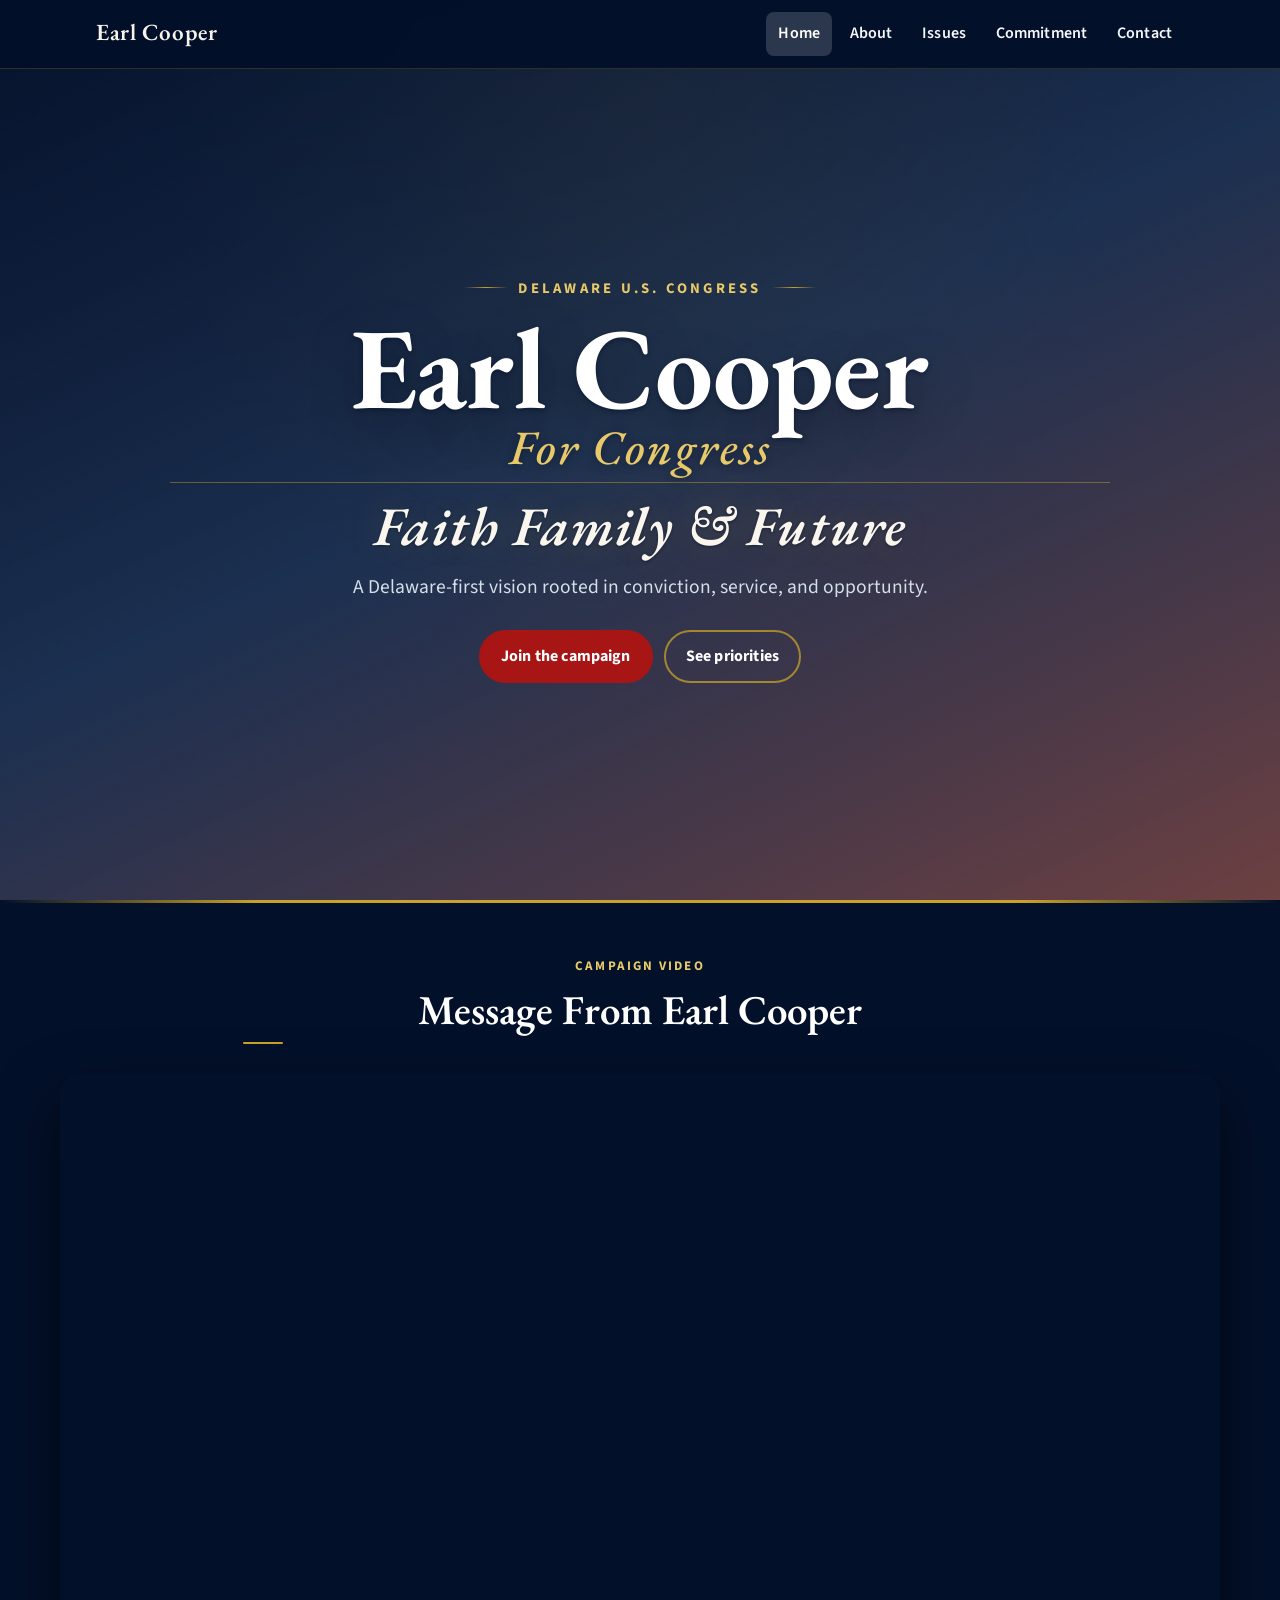
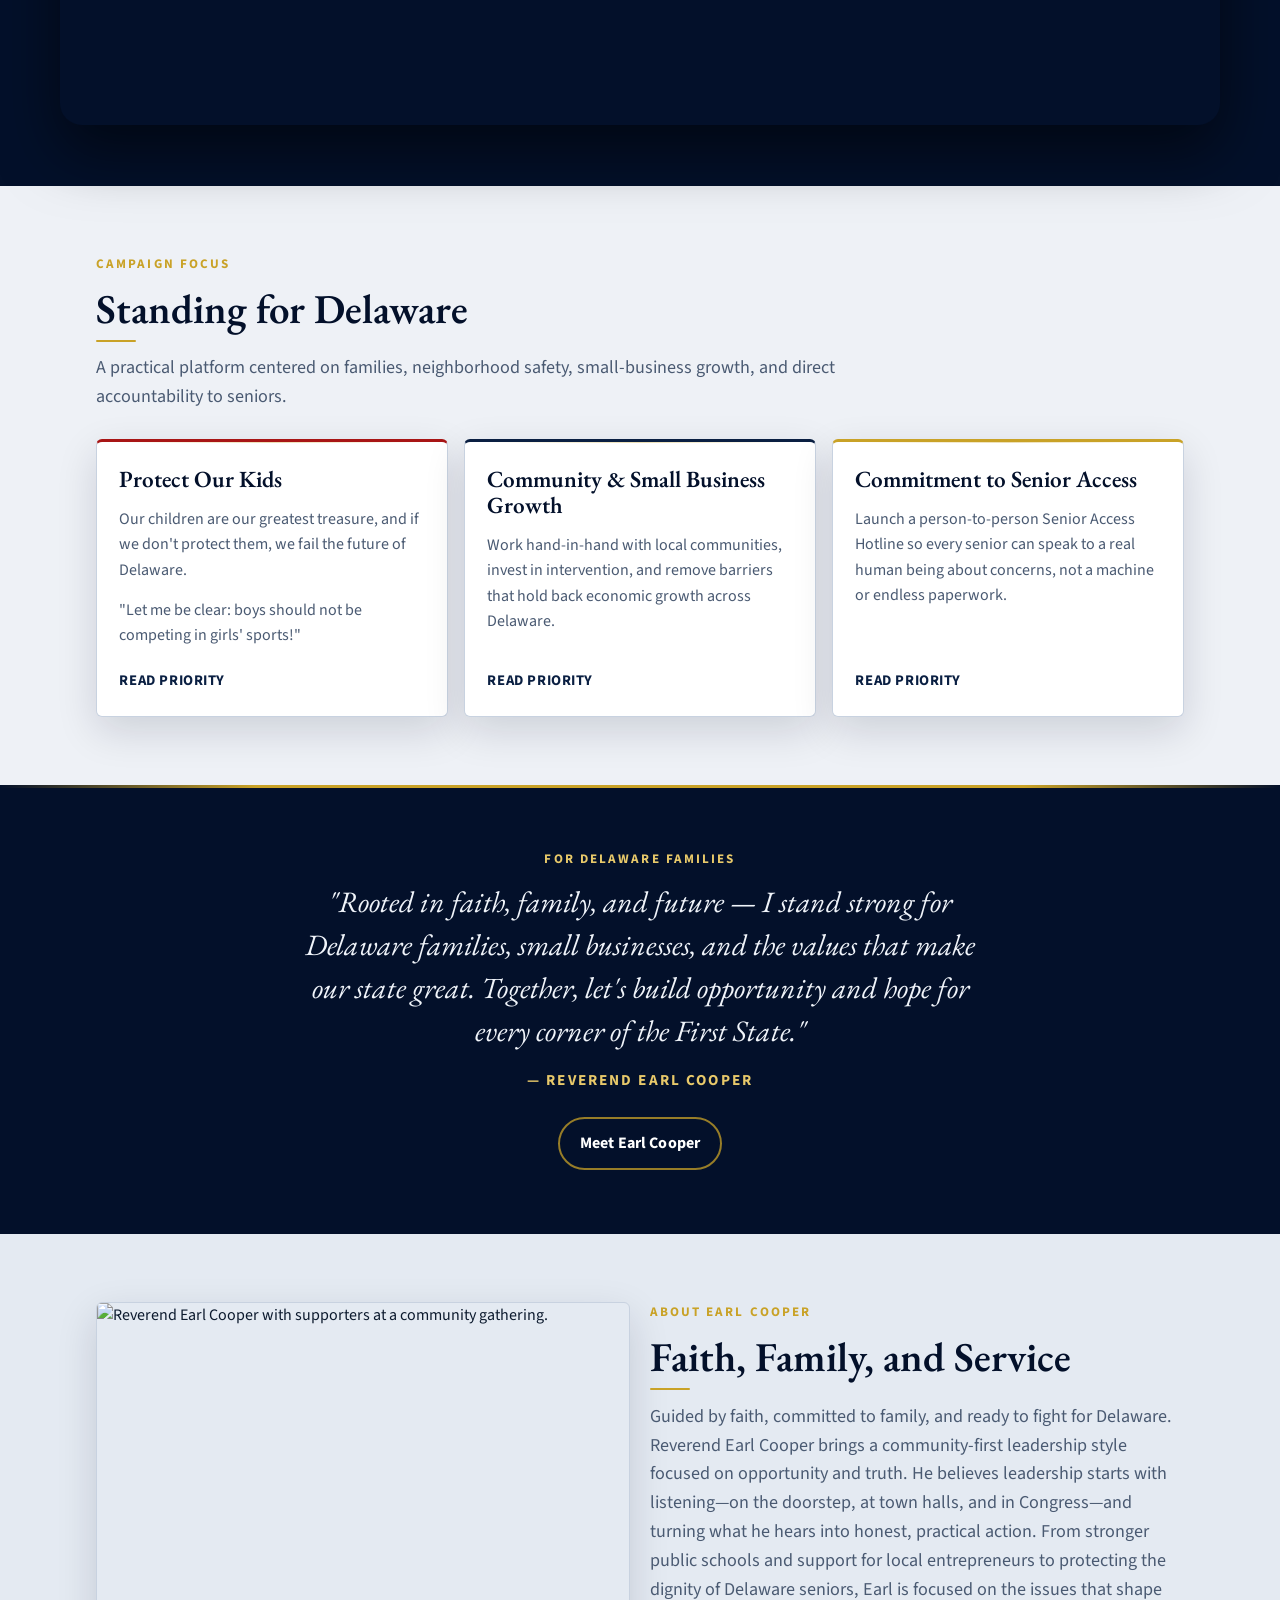
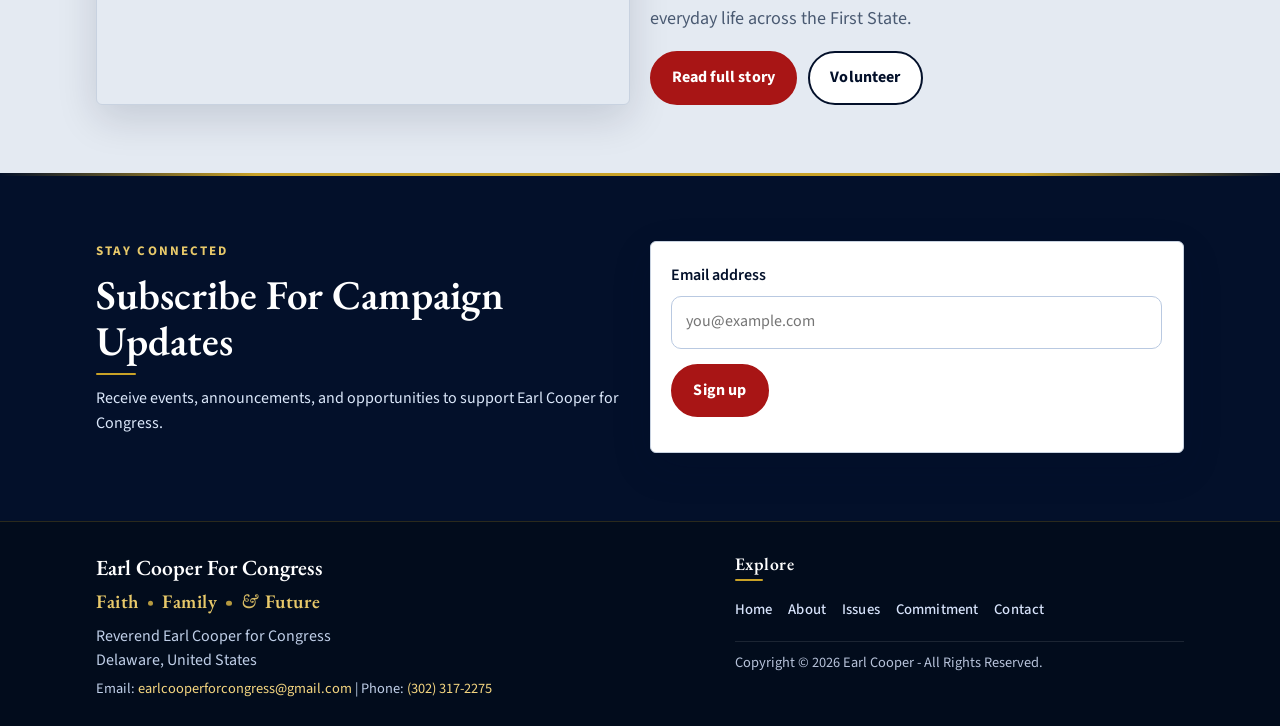
==== commit e82105d3: "Heritage Brand visual redesign B for captain review. Deepen navy fields, gold ceremonial accents, an" ====
--- a/index.html
+++ b/index.html
@@ -9,8 +9,8 @@
     <link rel="preconnect" href="https://fonts.gstatic.com" crossorigin>
     <link rel="preconnect" href="https://player.vimeo.com">
     <link rel="preconnect" href="https://i.vimeocdn.com">
-    <link href="https://fonts.googleapis.com/css2?family=EB+Garamond:wght@500;700&family=Outfit:wght@400;500;600;700&display=swap" rel="stylesheet">
-    <link rel="stylesheet" href="assets/css/main.css?v=20260718a">
+    <link href="https://fonts.googleapis.com/css2?family=EB+Garamond:ital,wght@0,500;0,600;0,700;1,500&family=Source+Sans+3:wght@400;600;700&display=swap" rel="stylesheet">
+    <link rel="stylesheet" href="assets/css/main.css?v=20260718heritage">
   </head>
   <body class="page-home">
     <a class="skip-link" href="#main-content">Skip to content</a>
@@ -38,8 +38,13 @@
         </div>
         <div class="video-hero-overlay"></div>
         <div class="video-hero-inner">
-          <h1 class="video-hero-brand"><span>For U.S. Congress</span>Earl Cooper</h1>
-          <p class="video-hero-tagline">Faith, Family &amp; Future for Delaware.</p>
+          <p class="video-hero-eyebrow">Delaware U.S. Congress</p>
+          <h1 class="video-hero-brand">
+            <span class="brand-name">Earl Cooper</span>
+            <span class="brand-office">For Congress</span>
+          </h1>
+          <p class="video-hero-tagline" aria-label="Faith, Family, and Future">Faith Family &amp; Future</p>
+          <p class="video-hero-subtitle">A Delaware-first vision rooted in conviction, service, and opportunity.</p>
           <div class="btn-row video-hero-actions">
             <a class="btn btn-primary" href="contact.html">Join the campaign</a>
             <a class="btn btn-ghost" href="issues.html">See priorities</a>
@@ -79,52 +84,40 @@
               and direct accountability to seniors.
             </p>
           </div>
-          <div class="issue-list">
+          <div class="card-grid">
             <a
-              class="issue-item"
+              class="card card-accent-red"
               href="issues.html#protect-our-kids"
               aria-label="Protect Our Kids — read the full priority on Issues"
             >
-              <span class="issue-item-num">01</span>
-              <span class="issue-item-accent issue-item-accent--red" aria-hidden="true"></span>
-              <div class="issue-item-body">
-                <h3>Protect Our Kids</h3>
-                <p>Our children are our greatest treasure, and if we don't protect them, we fail the future of Delaware.</p>
-                <p>"Let me be clear: boys should not be competing in girls' sports!"</p>
-              </div>
-              <span class="issue-item-cue">Read</span>
+              <h3>Protect Our Kids</h3>
+              <p>Our children are our greatest treasure, and if we don't protect them, we fail the future of Delaware.</p>
+              <p>"Let me be clear: boys should not be competing in girls' sports!"</p>
+              <span class="card-link-cue">Read priority</span>
             </a>
             <a
-              class="issue-item"
+              class="card card-accent-blue"
               href="issues.html#community-small-business"
               aria-label="Community and small business growth — read the full priority on Issues"
             >
-              <span class="issue-item-num">02</span>
-              <span class="issue-item-accent issue-item-accent--blue" aria-hidden="true"></span>
-              <div class="issue-item-body">
-                <h3>Community &amp; Small Business Growth</h3>
-                <p>
-                  Work hand-in-hand with local communities, invest in intervention, and remove barriers
-                  that hold back economic growth across Delaware.
-                </p>
-              </div>
-              <span class="issue-item-cue">Read</span>
+              <h3>Community &amp; Small Business Growth</h3>
+              <p>
+                Work hand-in-hand with local communities, invest in intervention, and remove barriers
+                that hold back economic growth across Delaware.
+              </p>
+              <span class="card-link-cue">Read priority</span>
             </a>
             <a
-              class="issue-item"
+              class="card card-accent-gold"
               href="issues.html#senior-access"
               aria-label="Commitment to senior access — read the full priority on Issues"
             >
-              <span class="issue-item-num">03</span>
-              <span class="issue-item-accent issue-item-accent--gold" aria-hidden="true"></span>
-              <div class="issue-item-body">
-                <h3>Commitment to Senior Access</h3>
-                <p>
-                  Launch a person-to-person Senior Access Hotline so every senior can speak to a real human
-                  being about concerns, not a machine or endless paperwork.
-                </p>
-              </div>
-              <span class="issue-item-cue">Read</span>
+              <h3>Commitment to Senior Access</h3>
+              <p>
+                Launch a person-to-person Senior Access Hotline so every senior can speak to a real human
+                being about concerns, not a machine or endless paperwork.
+              </p>
+              <span class="card-link-cue">Read priority</span>
             </a>
           </div>
         </div>
@@ -210,6 +203,6 @@
         </div>
       </div>
     </footer>
-    <script src="assets/js/main.js?v=20260718a"></script>
+    <script src="assets/js/main.js?v=20260718heritage"></script>
   </body>
 </html>
--- a/assets/css/main.css
+++ b/assets/css/main.css
@@ -1,28 +1,28 @@
-/* Design A — Civic Modernist: cool slate surfaces, editorial grid, navy/red/gold accents */
-
 :root {
-  --color-navy: #0a2458;
-  --color-navy-deep: #061428;
-  --color-blue: #1d58ba;
-  --color-red: #b11a1a;
-  --color-gold: #d4a82a;
-  --color-ink: #0f1419;
-  --color-slate: #1a2332;
-  --color-slate-mid: #2a3544;
-  --color-muted: #5c6b7f;
-  --color-bg: #f0f2f5;
+  --color-navy: #03102a;
+  --color-navy-mid: #0a1f42;
+  --color-navy-light: #122a52;
+  --color-blue: #1d4a8a;
+  --color-light-blue: #e4eaf2;
+  --color-sky: #b8c9dc;
+  --color-red: #a81515;
+  --color-red-hover: #8f1111;
+  --color-gold: #c9a227;
+  --color-gold-light: #e8c96a;
+  --color-gold-pale: #f5e6b8;
+  --color-ink: #0c1a2e;
+  --color-muted: #4a5a72;
+  --color-bg: #eef1f6;
   --color-surface: #ffffff;
-  --color-border: #d8dde5;
-  --color-border-strong: #b8c0cc;
-  --shadow-soft: 0 12px 40px rgba(15, 20, 25, 0.08);
-  --shadow-hero: 0 24px 64px rgba(6, 20, 40, 0.35);
-  --radius: 4px;
-  --radius-lg: 6px;
-  --content-width: 1160px;
-  --grid-gap: 1.5rem;
+  --color-border: #c8d2e0;
+  --shadow-soft: 0 14px 40px rgba(3, 16, 42, 0.14);
+  --shadow-heritage: 0 22px 56px rgba(3, 16, 42, 0.22);
+  --radius: 6px;
+  --content-width: 1120px;
+  --font-serif: "EB Garamond", Georgia, "Times New Roman", serif;
+  --font-sans: "Source Sans 3", "Segoe UI", Arial, sans-serif;
+  /* Bar height below safe-area; used when header overlays the home video hero */
   --site-header-bar: 3.75rem;
-  --font-sans: "Outfit", "Segoe UI", sans-serif;
-  --font-serif: "EB Garamond", Georgia, serif;
 }
 
 *,
@@ -47,8 +47,6 @@
   color: var(--color-ink);
   background: var(--color-bg);
   line-height: 1.6;
-  font-size: 1.0625rem;
-  -webkit-font-smoothing: antialiased;
 }
 
 body.nav-open {
@@ -77,7 +75,7 @@
   color: var(--color-navy);
   line-height: 1.12;
   margin-top: 0;
-  font-weight: 700;
+  font-weight: 600;
 }
 
 p {
@@ -96,23 +94,22 @@
   padding: 10px 14px;
   background: var(--color-navy);
   color: #fff;
-  border-radius: var(--radius);
+  border-radius: 8px;
   z-index: 1000;
-  font-weight: 600;
-}
-
-/* --- Header --- */
+}
 
 .site-header {
   position: sticky;
   top: 0;
   z-index: 100;
   width: 100%;
-  background: rgba(6, 20, 40, 0.92);
-  backdrop-filter: blur(12px);
-  border-bottom: 1px solid rgba(255, 255, 255, 0.08);
-}
-
+  max-width: 100%;
+  background: rgba(3, 16, 42, 0.97);
+  backdrop-filter: blur(8px);
+  border-bottom: 1px solid rgba(201, 162, 39, 0.22);
+}
+
+/* Home: header sits over the video so the hero truly fills the viewport edge-to-edge */
 body.page-home .site-header {
   position: fixed;
   left: 0;
@@ -133,7 +130,7 @@
   position: relative;
   width: min(100%, var(--content-width));
   margin: 0 auto;
-  padding: 0.85rem 1.25rem;
+  padding: 0.75rem 1rem;
   display: flex;
   align-items: center;
   justify-content: space-between;
@@ -141,47 +138,49 @@
 }
 
 .brand {
-  color: #fff;
+  color: #f8f4ec;
   text-decoration: none;
   font-family: var(--font-serif);
-  font-size: 1.35rem;
-  font-weight: 700;
-  letter-spacing: 0.02em;
-  padding: 0.1rem 0;
+  font-size: 1.45rem;
+  font-weight: 600;
+  letter-spacing: 0.03em;
+  padding: 0.15rem 0;
   border-bottom: 2px solid transparent;
-  transition: border-color 160ms ease, opacity 160ms ease;
+  transition:
+    border-color 160ms ease-out,
+    color 160ms ease-out,
+    opacity 160ms ease-out;
 }
 
 .brand:hover,
 .brand:focus-visible {
-  color: #fff;
+  color: var(--color-gold-light);
   border-bottom-color: var(--color-gold);
   outline: none;
-  opacity: 0.95;
+  opacity: 1;
 }
 
 .menu-toggle {
   display: none;
-  border: 1px solid rgba(255, 255, 255, 0.25);
-  background: transparent;
+  border: 1px solid rgba(255, 255, 255, 0.3);
+  background: rgba(255, 255, 255, 0.1);
   color: #fff;
   padding: 0.55rem 0.9rem;
   min-height: 2.75rem;
   min-width: 2.75rem;
-  border-radius: var(--radius);
+  border-radius: 8px;
   font: inherit;
   font-weight: 600;
-  font-size: 0.9rem;
-  letter-spacing: 0.04em;
-  text-transform: uppercase;
   cursor: pointer;
-  transition: background-color 160ms ease, border-color 160ms ease;
+  transition:
+    background-color 160ms ease,
+    border-color 160ms ease;
 }
 
 .menu-toggle:hover,
 .menu-toggle:focus-visible {
-  background: rgba(255, 255, 255, 0.1);
-  border-color: rgba(255, 255, 255, 0.45);
+  background: rgba(255, 255, 255, 0.2);
+  border-color: rgba(255, 255, 255, 0.55);
   outline: none;
 }
 
@@ -195,106 +194,61 @@
   padding: 0;
   list-style: none;
   display: flex;
-  gap: 0.15rem;
+  gap: 0.35rem;
   flex-wrap: wrap;
 }
 
 .site-nav a {
-  color: rgba(255, 255, 255, 0.82);
+  color: #f6f8fd;
   text-decoration: none;
-  padding: 0.5rem 0.85rem;
+  padding: 0.55rem 0.75rem;
   min-height: 2.5rem;
   display: inline-flex;
   align-items: center;
-  border-radius: var(--radius);
-  font-weight: 500;
-  font-size: 0.95rem;
-  letter-spacing: 0.02em;
-  transition: color 160ms ease, background-color 160ms ease;
+  border-radius: 8px;
+  font-weight: 600;
+  letter-spacing: 0.01em;
+  transition: background-color 160ms ease, color 160ms ease;
 }
 
 .site-nav a:hover,
 .site-nav a:focus-visible {
-  color: #fff;
-  background: rgba(255, 255, 255, 0.08);
+  background: rgba(255, 255, 255, 0.18);
+  color: #fff;
   outline: none;
 }
 
 .site-nav a:focus-visible {
-  outline: 2px solid rgba(255, 255, 255, 0.7);
+  outline: 2px solid rgba(255, 255, 255, 0.85);
   outline-offset: 2px;
 }
 
 .site-nav a[aria-current="page"] {
-  color: #fff;
-  background: rgba(255, 255, 255, 0.12);
-  box-shadow: inset 0 -2px 0 var(--color-gold);
-}
-
-/* --- Layout --- */
+  background: rgba(255, 255, 255, 0.16);
+  color: #fff;
+}
 
 .container {
   width: min(100%, var(--content-width));
   margin: 0 auto;
-  padding: 0 1.25rem;
-}
-
-.section {
-  padding: 5rem 0;
-}
-
-.section-alt {
-  background: var(--color-surface);
-  border-block: 1px solid var(--color-border);
-}
-
-.section-header {
-  max-width: 40rem;
-  margin-bottom: 2.5rem;
-}
-
-.eyebrow {
-  text-transform: uppercase;
-  letter-spacing: 0.14em;
-  color: var(--color-red);
-  font-weight: 600;
-  margin-bottom: 0.75rem;
-  font-size: 0.8rem;
-  font-family: var(--font-sans);
-}
-
-.eyebrow-on-dark {
-  color: var(--color-gold);
-}
-
-.section h2 {
-  font-size: clamp(1.85rem, 3.2vw, 2.75rem);
-  margin-bottom: 0.85rem;
-}
-
-.lead {
-  font-size: 1.125rem;
-  color: var(--color-muted);
-  line-height: 1.65;
-}
-
-/* --- Video hero --- */
+  padding: 0 1rem;
+}
 
 .video-hero {
   position: relative;
   min-height: 100vh;
   min-height: 100dvh;
   display: grid;
-  align-items: end;
+  place-items: center;
   overflow: hidden;
   isolation: isolate;
   color: #fff;
-  background: var(--color-navy-deep);
+  background: linear-gradient(155deg, rgba(3, 16, 42, 0.92) 0%, rgba(10, 31, 66, 0.78) 50%, rgba(60, 12, 12, 0.55) 100%);
 }
 
 .video-hero.is-fallback {
   background:
-    linear-gradient(105deg, rgba(6, 20, 40, 0.88) 0%, rgba(10, 36, 88, 0.72) 50%, rgba(6, 20, 40, 0.85) 100%),
+    linear-gradient(155deg, rgba(3, 16, 42, 0.88) 0%, rgba(10, 31, 66, 0.72) 50%, rgba(60, 12, 12, 0.48) 100%),
     url("https://img1.wsimg.com/isteam/ip/7aca911b-c59e-40e2-817f-d52fc576a9c3/DSC01119.jpeg/:/rs=w:1800,h:1100") center 24%/cover no-repeat;
 }
 
@@ -304,7 +258,7 @@
   width: 100%;
   height: 100%;
   z-index: 0;
-  transform: translate3d(0, var(--video-hero-parallax-y, 0px), 0) scale(1.22);
+  transform: translate3d(0, var(--video-hero-parallax-y, 0px), 0) scale(1.28);
   transform-origin: center center;
   will-change: transform;
   backface-visibility: hidden;
@@ -316,7 +270,7 @@
   width: 100%;
   height: 100%;
   object-fit: cover;
-  object-position: center 28%;
+  object-position: center 26%;
   opacity: 0;
   transition: opacity 520ms ease-in-out;
   pointer-events: none;
@@ -338,62 +292,96 @@
   position: absolute;
   inset: 0;
   background:
-    linear-gradient(0deg, rgba(6, 20, 40, 0.94) 0%, rgba(6, 20, 40, 0.55) 38%, rgba(10, 36, 88, 0.35) 100%),
-    linear-gradient(90deg, rgba(6, 20, 40, 0.82) 0%, rgba(6, 20, 40, 0.25) 55%, rgba(6, 20, 40, 0.5) 100%);
+    linear-gradient(155deg, rgba(3, 16, 42, 0.82) 0%, rgba(10, 31, 66, 0.62) 48%, rgba(80, 18, 18, 0.52) 100%),
+    radial-gradient(ellipse at 50% 12%, rgba(201, 162, 39, 0.18), rgba(201, 162, 39, 0) 52%);
 }
 
 .video-hero-inner {
   position: relative;
   z-index: 1;
-  width: min(100%, var(--content-width));
+  width: min(100%, 980px);
+  padding: 0 1.25rem;
+  text-align: center;
+}
+
+.video-hero-eyebrow {
+  margin: 0 0 0.85rem;
+  font-family: var(--font-sans);
+  font-size: clamp(0.78rem, 1.6vw, 0.92rem);
+  font-weight: 700;
+  letter-spacing: 0.22em;
+  text-transform: uppercase;
+  color: var(--color-gold-light);
+}
+
+.video-hero-eyebrow::before,
+.video-hero-eyebrow::after {
+  content: "";
+  display: inline-block;
+  width: clamp(1.5rem, 4vw, 2.75rem);
+  height: 1px;
+  background: linear-gradient(90deg, transparent, var(--color-gold), transparent);
+  vertical-align: middle;
+  margin: 0 0.65rem 0.15rem;
+}
+
+.video-hero-brand {
+  margin: 0 0 0.5rem;
+  font-family: var(--font-serif);
+  font-weight: 700;
+  line-height: 0.92;
+  letter-spacing: -0.01em;
+}
+
+.video-hero-brand .brand-name {
+  display: block;
+  font-size: clamp(3.2rem, 11vw, 7.2rem);
+  color: #fff;
+  text-shadow:
+    0 2px 4px rgba(3, 16, 42, 0.5),
+    0 16px 48px rgba(0, 0, 0, 0.35);
+}
+
+.video-hero-brand .brand-office {
+  display: block;
+  margin-top: 0.1em;
+  font-size: clamp(1.6rem, 4.5vw, 3rem);
+  font-weight: 500;
+  font-style: italic;
+  color: var(--color-gold-light);
+  letter-spacing: 0.04em;
+  text-shadow: 0 2px 8px rgba(3, 16, 42, 0.45);
+}
+
+.video-hero-tagline {
+  margin: 0.85rem 0 1.1rem;
+  padding-top: 0.85rem;
+  border-top: 1px solid rgba(201, 162, 39, 0.45);
+  font-family: var(--font-serif);
+  font-size: clamp(1.75rem, 5vw, 3.4rem);
+  font-weight: 600;
+  font-style: italic;
+  line-height: 1.05;
+  letter-spacing: 0.02em;
+  color: #faf6ee;
+  text-shadow:
+    0 1px 3px rgba(3, 16, 42, 0.55),
+    0 0 32px rgba(201, 162, 39, 0.2);
+}
+
+.video-hero-subtitle {
   margin: 0 auto;
-  padding: 0 1.25rem 4.5rem;
-  text-align: left;
-}
-
-.video-hero-brand {
-  margin: 0 0 1.25rem;
-  font-family: var(--font-serif);
-  font-size: clamp(2.75rem, 7vw, 5rem);
-  font-weight: 700;
-  line-height: 0.95;
-  letter-spacing: -0.01em;
-  color: #fff;
-  text-shadow: 0 2px 24px rgba(0, 0, 0, 0.45);
-}
-
-.video-hero-brand span {
-  display: block;
-  font-size: 0.42em;
-  font-weight: 500;
-  letter-spacing: 0.18em;
-  text-transform: uppercase;
-  color: var(--color-gold);
-  margin-bottom: 0.35em;
-  font-family: var(--font-sans);
-}
-
-.video-hero-tagline {
-  margin: 0 0 1rem;
-  font-family: var(--font-serif);
-  font-size: clamp(1.5rem, 3.5vw, 2.25rem);
-  font-weight: 500;
-  line-height: 1.2;
-  color: rgba(255, 255, 255, 0.95);
-  max-width: 28rem;
-}
-
-.video-hero-subtitle {
-  margin: 0;
-  max-width: 32rem;
-  color: rgba(255, 255, 255, 0.78);
-  font-size: 1.05rem;
+  max-width: 38rem;
+  color: #d4dfe8;
+  font-size: clamp(1.02rem, 2vw, 1.22rem);
+  font-weight: 400;
   line-height: 1.55;
 }
 
 .video-hero-actions {
+  justify-content: center;
   margin-top: 1.75rem;
-  gap: 0.75rem;
+  gap: 0.9rem;
 }
 
 @media (prefers-reduced-motion: reduce) {
@@ -402,11 +390,59 @@
   }
 }
 
-/* --- Buttons --- */
+.quote-band {
+  position: relative;
+  color: #fff;
+  background: var(--color-navy);
+  padding: 4rem 0;
+}
+
+.quote-band::before {
+  content: "";
+  position: absolute;
+  top: 0;
+  left: 0;
+  right: 0;
+  height: 3px;
+  background: linear-gradient(90deg, transparent, var(--color-gold) 20%, var(--color-gold) 80%, transparent);
+}
+
+.quote-band-inner {
+  max-width: 44rem;
+  text-align: center;
+}
+
+.quote-band-quote {
+  margin: 0 0 1.5rem;
+  padding: 0;
+  border: 0;
+}
+
+.quote-band-quote p {
+  margin: 0 0 1rem;
+  font-family: var(--font-serif);
+  font-size: clamp(1.35rem, 2.6vw, 1.85rem);
+  line-height: 1.45;
+  font-style: italic;
+  color: #f0f4fa;
+}
+
+.quote-band-quote footer {
+  font-family: var(--font-sans);
+  font-size: 0.95rem;
+  font-weight: 700;
+  letter-spacing: 0.14em;
+  text-transform: uppercase;
+  color: var(--color-gold-light);
+}
+
+.quote-band .btn-ghost {
+  margin-inline: auto;
+}
 
 .btn-row {
   display: flex;
-  gap: 0.75rem;
+  gap: 0.7rem;
   flex-wrap: wrap;
 }
 
@@ -415,21 +451,20 @@
   align-items: center;
   justify-content: center;
   border: 2px solid transparent;
-  border-radius: var(--radius);
-  padding: 0.8rem 1.4rem;
+  border-radius: 999px;
+  padding: 0.75rem 1.25rem;
   min-height: 2.75rem;
   font: inherit;
-  font-weight: 600;
-  font-size: 0.95rem;
-  letter-spacing: 0.03em;
+  font-weight: 700;
   text-decoration: none;
-  text-transform: uppercase;
+  letter-spacing: 0.01em;
   cursor: pointer;
   transition:
-    background-color 0.2s ease,
-    border-color 0.2s ease,
-    color 0.2s ease,
-    box-shadow 0.2s ease;
+    transform 0.22s cubic-bezier(0.22, 1, 0.36, 1),
+    box-shadow 0.22s cubic-bezier(0.22, 1, 0.36, 1),
+    background-color 0.22s ease,
+    border-color 0.22s ease,
+    color 0.22s ease;
 }
 
 .btn:focus-visible {
@@ -437,6 +472,12 @@
   outline-offset: 3px;
 }
 
+@media (prefers-reduced-motion: reduce) {
+  .btn {
+    transition: background-color 0.18s ease, border-color 0.18s ease, color 0.18s ease;
+  }
+}
+
 .btn-primary {
   background: var(--color-red);
   color: #fff;
@@ -445,156 +486,143 @@
 
 .btn-primary:hover,
 .btn-primary:focus-visible {
-  background: #961515;
-  border-color: #961515;
+  background: var(--color-red-hover);
+  border-color: var(--color-red-hover);
   color: #fff;
 }
 
 .btn-ghost {
-  border-color: rgba(255, 255, 255, 0.65);
-  color: #fff;
-  background: transparent;
+  border-color: rgba(201, 162, 39, 0.75);
+  color: #fff;
 }
 
 .btn-ghost:hover,
 .btn-ghost:focus-visible {
-  border-color: #fff;
-  background: rgba(255, 255, 255, 0.1);
+  border-color: var(--color-gold-light);
+  background: rgba(201, 162, 39, 0.15);
   color: #fff;
 }
 
 .btn-outline {
   border-color: var(--color-navy);
   color: var(--color-navy);
-  background: transparent;
+  background: #fff;
 }
 
 .btn-outline:hover,
 .btn-outline:focus-visible {
   border-color: var(--color-red);
   color: var(--color-red);
-  background: transparent;
-}
-
-/* --- Issue list (editorial, not cardified) --- */
-
-.issue-list {
-  display: grid;
-  gap: 0;
-  border-top: 2px solid var(--color-ink);
-}
-
-.issue-item {
-  display: grid;
-  grid-template-columns: auto auto 1fr auto;
-  gap: 1.25rem 1.5rem;
-  align-items: start;
-  padding: 2rem 0;
-  border-bottom: 1px solid var(--color-border);
-  text-decoration: none;
-  color: inherit;
-  transition: background-color 0.2s ease;
-}
-
-a.issue-item:hover,
-a.issue-item:focus-visible {
-  color: inherit;
-}
-
-a.issue-item:focus-visible {
-  outline: 2px solid var(--color-blue);
-  outline-offset: 4px;
-}
-
-.issue-item-num {
+  background: #fff;
+}
+
+@media (hover: hover) and (pointer: fine) and (prefers-reduced-motion: no-preference) {
+  .btn:hover,
+  .btn:focus-visible {
+    transform: translateY(-2px);
+    box-shadow: 0 8px 20px rgba(10, 36, 88, 0.18);
+  }
+
+  .btn:active {
+    transform: translateY(0);
+    box-shadow: 0 3px 10px rgba(10, 36, 88, 0.12);
+    transition-duration: 0.1s;
+  }
+}
+
+.section {
+  padding: 4.25rem 0;
+}
+
+.section-alt {
+  background: var(--color-light-blue);
+}
+
+.section-header {
+  max-width: 52rem;
+  margin-bottom: 1.75rem;
+}
+
+.eyebrow {
+  text-transform: uppercase;
+  letter-spacing: 0.16em;
+  color: var(--color-gold);
+  font-weight: 700;
+  margin-bottom: 0.65rem;
+  font-size: 0.82rem;
   font-family: var(--font-sans);
-  font-size: 0.8rem;
+}
+
+.eyebrow-on-dark {
+  color: var(--color-gold-light);
+}
+
+.section h2 {
+  font-size: clamp(1.9rem, 3.2vw, 2.75rem);
+  margin-bottom: 0.7rem;
   font-weight: 600;
-  letter-spacing: 0.12em;
-  text-transform: uppercase;
+}
+
+.section h2::after {
+  content: "";
+  display: block;
+  width: 2.5rem;
+  height: 2px;
+  background: var(--color-gold);
+  margin-top: 0.55rem;
+  border-radius: 1px;
+}
+
+.section-header h2::after {
+  margin-left: 0;
+}
+
+.lead {
+  font-size: 1.13rem;
   color: var(--color-muted);
-  padding-top: 0.35rem;
-}
-
-.issue-item-accent {
-  width: 3px;
-  align-self: stretch;
-  border-radius: 2px;
-  background: var(--color-navy);
-}
-
-.issue-item-accent--red {
-  background: var(--color-red);
-}
-
-.issue-item-accent--blue {
-  background: var(--color-blue);
-}
-
-.issue-item-accent--gold {
-  background: var(--color-gold);
-}
-
-.issue-item-body h3 {
-  font-size: clamp(1.35rem, 2.5vw, 1.65rem);
-  margin-bottom: 0.5rem;
-}
-
-.issue-item-body p {
-  color: var(--color-muted);
-  margin-bottom: 0.35rem;
-  max-width: 52rem;
-}
-
-.issue-item-cue {
-  font-weight: 600;
-  font-size: 0.85rem;
-  letter-spacing: 0.06em;
-  text-transform: uppercase;
-  color: var(--color-blue);
-  white-space: nowrap;
-  padding-top: 0.35rem;
-}
-
-a.issue-item:hover .issue-item-cue,
-a.issue-item:focus-visible .issue-item-cue {
-  color: var(--color-red);
-}
-
-/* --- Cards (forms, interactive containers only) --- */
+}
 
 .card-grid {
   display: grid;
   grid-template-columns: repeat(3, minmax(0, 1fr));
-  gap: var(--grid-gap);
+  gap: 1rem;
 }
 
 .card {
   background: var(--color-surface);
   border: 1px solid var(--color-border);
-  border-radius: var(--radius-lg);
-  padding: 1.5rem;
+  border-radius: var(--radius);
+  box-shadow: var(--shadow-soft);
+  padding: 1.5rem 1.4rem;
   display: flex;
   flex-direction: column;
-  gap: 0.75rem;
+  gap: 0.7rem;
+  position: relative;
+}
+
+.card::before {
+  content: "";
+  position: absolute;
+  top: 0;
+  left: 1.4rem;
+  right: 1.4rem;
+  height: 1px;
+  background: linear-gradient(90deg, transparent, rgba(201, 162, 39, 0.35), transparent);
 }
 
 a.card {
   text-decoration: none;
   color: inherit;
   cursor: pointer;
-  transition: border-color 0.2s ease, box-shadow 0.2s ease;
 }
 
 a.card:hover,
 a.card:focus-visible {
   color: inherit;
-  border-color: var(--color-border-strong);
-  box-shadow: var(--shadow-soft);
 }
 
 a.card:focus-visible {
-  outline: 2px solid var(--color-blue);
+  outline: 3px solid rgba(29, 88, 186, 0.45);
   outline-offset: 3px;
 }
 
@@ -604,20 +632,19 @@
   scroll-margin-top: calc(var(--site-header-bar) + 1rem);
 }
 
-.card h2,
 .card h3 {
-  font-size: 1.4rem;
-  margin-bottom: 0.25rem;
+  font-size: 1.45rem;
+  margin-bottom: 0.2rem;
 }
 
 .card-link-cue {
   margin-top: auto;
-  padding-top: 0.5rem;
-  font-weight: 600;
-  font-size: 0.85rem;
-  letter-spacing: 0.06em;
+  padding-top: 0.35rem;
+  font-weight: 700;
+  font-size: 0.92rem;
+  letter-spacing: 0.04em;
   text-transform: uppercase;
-  color: var(--color-blue);
+  color: var(--color-navy-mid);
 }
 
 a.card:hover .card-link-cue,
@@ -651,64 +678,43 @@
 }
 
 .card-accent-blue {
-  border-top-color: var(--color-blue);
+  border-top-color: var(--color-navy-mid);
 }
 
 .card-accent-gold {
   border-top-color: var(--color-gold);
 }
 
-/* --- Quote band --- */
-
-.quote-band {
-  position: relative;
-  color: #fff;
-  background: var(--color-slate);
-  padding: 4.5rem 0;
-  border-block: 3px solid var(--color-gold);
-}
-
-.quote-band-inner {
-  max-width: 44rem;
-  text-align: left;
-}
-
-.quote-band-quote {
-  margin: 0 0 2rem;
-  padding: 0;
-  border: 0;
-}
-
-.quote-band-quote p {
-  margin: 0 0 1.25rem;
-  font-family: var(--font-serif);
-  font-size: clamp(1.35rem, 2.5vw, 1.85rem);
-  line-height: 1.45;
-  color: rgba(255, 255, 255, 0.92);
-}
-
-.quote-band-quote footer {
-  font-family: var(--font-sans);
-  font-size: 0.9rem;
-  font-weight: 600;
-  letter-spacing: 0.08em;
-  text-transform: uppercase;
-  color: var(--color-gold);
-}
-
-/* --- Split layouts --- */
+.card-grid > .card {
+  transition:
+    transform 0.24s cubic-bezier(0.22, 1, 0.36, 1),
+    box-shadow 0.24s cubic-bezier(0.22, 1, 0.36, 1);
+}
+
+@media (prefers-reduced-motion: reduce) {
+  .card-grid > .card {
+    transition: none;
+  }
+}
+
+@media (hover: hover) and (pointer: fine) and (prefers-reduced-motion: no-preference) {
+  .card-grid > .card:hover {
+    transform: translateY(-6px);
+    box-shadow: 0 22px 48px rgba(10, 36, 88, 0.18);
+  }
+}
 
 .split {
   display: grid;
   grid-template-columns: 1fr 1fr;
-  gap: 3rem;
-  align-items: center;
+  gap: 1.2rem;
+  align-items: stretch;
 }
 
 .split-stack {
   display: flex;
   flex-direction: column;
-  gap: 2.5rem;
+  gap: 2rem;
 }
 
 .split-stack-copy {
@@ -720,11 +726,12 @@
 }
 
 .image-panel {
-  border-radius: var(--radius-lg);
+  border-radius: var(--radius);
   overflow: hidden;
   border: 1px solid var(--color-border);
-  min-height: 280px;
-  background: var(--color-slate-mid);
+  min-height: 260px;
+  background: var(--color-light-blue);
+  box-shadow: var(--shadow-soft);
 }
 
 .image-panel img {
@@ -740,7 +747,7 @@
 .image-panel-duo .image-panel-grid {
   display: grid;
   grid-template-columns: 1fr 1fr;
-  gap: 0.75rem;
+  gap: 0.65rem;
 }
 
 .image-panel-duo .image-panel-grid img {
@@ -749,7 +756,6 @@
   height: auto;
   object-fit: cover;
   display: block;
-  border-radius: var(--radius);
 }
 
 @media (max-width: 640px) {
@@ -766,76 +772,77 @@
   display: block;
 }
 
-/* --- Quotes --- */
-
 .quote-list {
   display: grid;
-  gap: 0;
-  border-top: 2px solid var(--color-ink);
+  gap: 1rem;
 }
 
 .quote {
-  background: transparent;
-  border-left: none;
-  border-bottom: 1px solid var(--color-border);
-  border-radius: 0;
-  padding: 2rem 0 2rem 1.5rem;
+  background: #fff;
+  border-left: 4px solid var(--color-gold);
+  border-radius: var(--radius);
+  padding: 1.1rem 1.2rem;
+}
+
+.quote p:last-child {
+  margin-bottom: 0;
+}
+
+.cta-band {
+  background: var(--color-navy);
+  color: var(--color-ink);
   position: relative;
 }
 
-.quote::before {
+.cta-band::before {
   content: "";
   position: absolute;
+  top: 0;
   left: 0;
-  top: 2rem;
-  bottom: 2rem;
-  width: 3px;
-  background: var(--color-blue);
-  border-radius: 2px;
-}
-
-.quote p:last-child {
-  margin-bottom: 0;
-}
-
-/* --- CTA band --- */
-
-.cta-band {
-  background: var(--color-slate);
-  color: #fff;
-  border-block: 1px solid var(--color-slate-mid);
+  right: 0;
+  height: 3px;
+  background: linear-gradient(90deg, transparent, var(--color-gold) 20%, var(--color-gold) 80%, transparent);
 }
 
 .cta-band h2 {
-  color: #fff;
+  color: rgba(255, 255, 255, 1);
 }
 
 .cta-band p {
-  color: rgba(255, 255, 255, 0.78);
+  color: rgba(220, 232, 251, 1);
 }
 
 .cta-band .eyebrow {
-  color: var(--color-gold);
-}
-
-/* --- Campaign video section --- */
+  color: var(--color-gold-light);
+}
 
 .section-video {
-  background: var(--color-navy-deep);
+  background: var(--color-navy);
   padding: 0;
+  position: relative;
+}
+
+.section-video::before {
+  content: "";
+  position: absolute;
+  top: 0;
+  left: 0;
+  right: 0;
+  height: 3px;
+  background: linear-gradient(90deg, transparent, var(--color-gold) 20%, var(--color-gold) 80%, transparent);
+  z-index: 1;
 }
 
 .section-video .video-inner {
   width: 100%;
   max-width: none;
-  padding: 4.5rem 0;
+  padding: 3.5rem 0 3.8rem;
 }
 
 .section-video .section-header {
-  text-align: left;
-  margin: 0 auto 2rem;
-  padding: 0 1.25rem;
-  max-width: var(--content-width);
+  text-align: center;
+  margin: 0 auto 1.8rem;
+  padding: 0 1.2rem;
 }
 
 .section-video .section-header h2 {
@@ -843,21 +850,20 @@
 }
 
 .section-video .section-header .eyebrow {
-  color: var(--color-gold);
+  color: var(--color-gold-light);
 }
 
 .video-embed {
-  padding: 0 1.25rem;
+  padding: 0 0.5rem;
 }
 
 .video-embed-inner {
   position: relative;
-  width: min(100%, var(--content-width));
+  width: min(100%, 1160px);
   margin: 0 auto;
-  border-radius: var(--radius-lg);
+  border-radius: 22px;
   overflow: hidden;
-  box-shadow: var(--shadow-hero);
-  border: 1px solid rgba(255, 255, 255, 0.08);
+  box-shadow: 0 26px 60px rgba(0, 0, 0, 0.55);
 }
 
 .video-embed-inner::before {
@@ -875,17 +881,16 @@
   border: 0;
 }
 
-/* --- Forms --- */
-
 .form-card {
-  background: var(--color-surface);
+  background: #fff;
   border: 1px solid var(--color-border);
-  border-radius: var(--radius-lg);
-  padding: 1.75rem;
+  border-radius: var(--radius);
+  padding: 1.35rem 1.3rem;
+  box-shadow: var(--shadow-soft);
 }
 
 .form-card h2 {
-  margin-bottom: 1.25rem;
+  margin-bottom: 1rem;
   font-size: clamp(1.45rem, 2.5vw, 1.75rem);
 }
 
@@ -894,20 +899,19 @@
   font-weight: 600;
   margin-bottom: 0.45rem;
   color: var(--color-navy);
-  font-size: 0.95rem;
 }
 
 input,
 textarea,
 select {
   width: 100%;
-  border: 1px solid var(--color-border-strong);
-  border-radius: var(--radius);
-  padding: 0.78rem 0.9rem;
+  border: 1px solid #b9c9e1;
+  border-radius: 10px;
+  padding: 0.78rem 0.85rem;
   min-height: 2.75rem;
   font: inherit;
-  margin-bottom: 1rem;
-  background: var(--color-surface);
+  margin-bottom: 0.95rem;
+  background: #fff;
   transition: border-color 160ms ease, box-shadow 160ms ease;
 }
 
@@ -920,8 +924,7 @@
 textarea:focus-visible,
 select:focus-visible {
   border-color: var(--color-blue);
-  outline: 2px solid rgba(29, 88, 186, 0.2);
-  outline-offset: 0;
+  outline: 3px solid rgba(29, 88, 186, 0.2);
 }
 
 .form-note {
@@ -934,8 +937,7 @@
   margin: 0;
   padding: 0;
   display: grid;
-  gap: 0;
-  border-top: 1px solid var(--color-border);
+  gap: 0.8rem;
 }
 
 ul.list-clean > li::marker {
@@ -945,26 +947,20 @@
 
 ul.list-clean > li {
   list-style-type: none;
-  border-bottom: 1px solid var(--color-border);
-  padding: 1rem 0;
-  background: transparent;
-  border-radius: 0;
-}
-
+}
+
+ul.list-clean > li,
 dl.list-clean > div {
-  border-bottom: 1px solid var(--color-border);
-  padding: 1rem 0;
-  background: transparent;
-  border-radius: 0;
+  background: #fff;
+  border: 1px solid var(--color-border);
+  border-radius: 10px;
+  padding: 0.8rem 0.9rem;
 }
 
 dl.list-clean dt {
-  font-weight: 600;
+  font-weight: 700;
   color: var(--color-navy);
   margin: 0 0 0.2rem;
-  font-size: 0.85rem;
-  letter-spacing: 0.06em;
-  text-transform: uppercase;
 }
 
 dl.list-clean dd {
@@ -981,7 +977,7 @@
   text-decoration: underline;
 }
 
-/* --- Carousel --- */
+/* --- Image carousel (e.g. commitment gallery) --- */
 
 .media-carousel {
   position: relative;
@@ -997,32 +993,35 @@
   display: inline-flex;
   align-items: center;
   justify-content: center;
-  width: 2.5rem;
-  height: 2.5rem;
+  width: 2.2rem;
+  height: 2.2rem;
   padding: 0;
-  border-radius: var(--radius);
-  border: 1px solid var(--color-border);
-  background: rgba(255, 255, 255, 0.95);
+  border-radius: 999px;
+  border: 1px solid rgba(10, 36, 88, 0.1);
+  background: rgba(255, 255, 255, 0.92);
+  backdrop-filter: blur(8px);
+  -webkit-backdrop-filter: blur(8px);
   color: var(--color-navy);
   font-size: 1.25rem;
   font-weight: 600;
   line-height: 1;
   cursor: pointer;
   opacity: 1;
-  box-shadow: var(--shadow-soft);
+  box-shadow: 0 2px 10px rgba(10, 36, 88, 0.06);
   transition:
     opacity 0.28s ease,
     background-color 0.2s ease,
     border-color 0.2s ease,
-    color 0.2s ease;
+    color 0.2s ease,
+    box-shadow 0.2s ease;
 }
 
 .media-carousel-nav--prev {
-  left: 0.75rem;
+  left: 0.55rem;
 }
 
 .media-carousel-nav--next {
-  right: 0.75rem;
+  right: 0.55rem;
 }
 
 @media (hover: hover) and (pointer: fine) {
@@ -1044,14 +1043,16 @@
 
 .media-carousel-nav:hover {
   background: #fff;
-  border-color: var(--color-border-strong);
+  border-color: rgba(10, 36, 88, 0.18);
   color: var(--color-blue);
+  box-shadow: 0 3px 14px rgba(10, 36, 88, 0.1);
 }
 
 .media-carousel-nav:focus-visible {
   background: #fff;
-  border-color: var(--color-border-strong);
+  border-color: rgba(10, 36, 88, 0.18);
   color: var(--color-blue);
+  box-shadow: 0 3px 14px rgba(10, 36, 88, 0.1);
   outline: 2px solid rgba(29, 88, 186, 0.45);
   outline-offset: 2px;
 }
@@ -1062,9 +1063,10 @@
   width: 100%;
   overflow: hidden;
   box-sizing: border-box;
-  border-radius: var(--radius-lg);
-  border: 1px solid var(--color-border);
-  background: var(--color-bg);
+  border-radius: var(--radius);
+  border: 1px solid rgba(10, 36, 88, 0.08);
+  background: rgba(255, 255, 255, 0.65);
+  box-shadow: 0 1px 3px rgba(10, 36, 88, 0.04);
   aspect-ratio: 16 / 10;
   max-height: min(72vh, 560px);
   min-height: min(200px, 40vw);
@@ -1133,7 +1135,7 @@
   min-height: 0;
   object-fit: contain;
   object-position: center;
-  border-radius: var(--radius);
+  border-radius: calc(var(--radius) - 4px);
 }
 
 .media-carousel-nav:disabled {
@@ -1161,28 +1163,30 @@
   line-height: 1.5;
 }
 
+/* Optional dot strip (omit [data-carousel-dots] in HTML to disable) */
 .media-carousel-dots {
   display: flex;
   flex-wrap: wrap;
   align-items: center;
   justify-content: center;
   gap: 0.45rem;
-  margin-top: 0.75rem;
+  margin-top: 0.5rem;
 }
 
 .media-carousel-dot {
   width: 0.65rem;
   height: 0.65rem;
   padding: 0;
-  border-radius: var(--radius);
+  border-radius: 999px;
   border: 2px solid var(--color-navy);
   background: transparent;
   cursor: pointer;
-  transition: background-color 0.18s ease;
+  transition: background-color 0.18s ease, transform 0.18s ease;
 }
 
 .media-carousel-dot[aria-current="true"] {
   background: var(--color-navy);
+  transform: scale(1.15);
 }
 
 .media-carousel-dot:hover,
@@ -1191,41 +1195,49 @@
   border-color: var(--color-red);
 }
 
-/* --- Page hero (inner pages) --- */
-
 .page-hero {
-  background: var(--color-slate);
-  color: #fff;
-  padding: 4.5rem 0 3.5rem;
-  border-bottom: 3px solid var(--color-gold);
+  background: var(--color-navy);
+  color: #fff;
+  padding: 4rem 0 3.2rem;
+  position: relative;
+}
+
+.page-hero::after {
+  content: "";
+  position: absolute;
+  bottom: 0;
+  left: 0;
+  right: 0;
+  height: 3px;
+  background: linear-gradient(90deg, transparent, var(--color-gold) 20%, var(--color-gold) 80%, transparent);
 }
 
 .page-hero h1 {
   color: #fff;
-  margin-bottom: 0.85rem;
-  font-size: clamp(2.25rem, 4.5vw, 3.25rem);
-  max-width: 20ch;
+  margin-bottom: 0.6rem;
+  font-size: clamp(2.2rem, 4.5vw, 3.4rem);
+  font-weight: 600;
 }
 
 .page-hero p {
-  color: rgba(255, 255, 255, 0.78);
+  color: #c8d6e8;
   max-width: 42rem;
   font-size: 1.1rem;
   margin-bottom: 0;
-  line-height: 1.65;
+  line-height: 1.6;
 }
 
 .section-photo-highlight {
   padding-bottom: 0;
-  padding-top: 3rem;
 }
 
 .about-photo {
   margin: 0 auto;
-  max-width: 900px;
-  border-radius: var(--radius-lg);
+  max-width: 860px;
+  border-radius: var(--radius);
   overflow: hidden;
   border: 1px solid var(--color-border);
+  box-shadow: var(--shadow-soft);
   background: var(--color-surface);
 }
 
@@ -1236,89 +1248,40 @@
 }
 
 .about-photo figcaption {
-  padding: 0.9rem 1.25rem;
+  padding: 0.8rem 1rem;
   color: var(--color-muted);
-  font-weight: 500;
-  font-size: 0.9rem;
-  border-top: 1px solid var(--color-border);
-}
-
-/* --- Principles grid (not cardified) --- */
-
-.principles {
+  font-weight: 600;
+}
+
+.stats {
   display: grid;
   grid-template-columns: repeat(3, minmax(0, 1fr));
-  gap: 0;
-  border-top: 2px solid var(--color-ink);
-}
-
-.principle {
-  padding: 2rem 1.5rem 2rem 0;
-  border-bottom: 1px solid var(--color-border);
-  border-right: 1px solid var(--color-border);
-}
-
-.principle:nth-child(3n) {
-  border-right: none;
-  padding-right: 0;
-}
-
-.principle:nth-child(3n + 1) {
-  padding-left: 0;
-}
-
-.principle strong {
-  display: block;
-  font-family: var(--font-serif);
-  font-size: 1.65rem;
-  color: var(--color-navy);
-  margin-bottom: 0.5rem;
-}
-
-.principle span {
-  color: var(--color-muted);
-  font-size: 0.98rem;
-  line-height: 1.55;
-}
-
-/* Legacy stats alias */
-.stats {
-  display: contents;
+  gap: 1rem;
 }
 
 .stat {
-  padding: 2rem 1.5rem 2rem 0;
-  border-bottom: 1px solid var(--color-border);
-  border-right: 1px solid var(--color-border);
-  border-radius: 0;
-  background: transparent;
-  text-align: left;
-}
-
-.stat:nth-child(3n) {
-  border-right: none;
-  padding-right: 0;
+  border-radius: 12px;
+  background: #fff;
+  border: 1px solid var(--color-border);
+  padding: 1rem;
+  text-align: center;
 }
 
 .stat strong {
   display: block;
-  font-family: var(--font-serif);
-  font-size: 1.65rem;
-  color: var(--color-navy);
-  margin-bottom: 0.5rem;
-}
-
-/* --- Footer --- */
+  font-size: 1.8rem;
+  color: var(--color-blue);
+}
 
 .site-footer {
-  background: var(--color-navy-deep);
-  color: rgba(255, 255, 255, 0.72);
-  padding: 2.5rem 0 1.5rem;
-  border-top: 3px solid var(--color-gold);
+  background: #020c1c;
+  color: #c0cfe8;
+  padding: 2rem 0 1.25rem;
+  border-top: 1px solid rgba(201, 162, 39, 0.2);
 }
 
 .site-footer .small a {
-  color: var(--color-gold);
+  color: #f5d680;
   text-decoration: none;
   text-underline-offset: 3px;
 }
@@ -1332,19 +1295,18 @@
 
 .site-footer h2 {
   color: #fff;
-  margin: 0 0 0.5rem;
-  font-size: clamp(1.15rem, 2.2vw, 1.4rem);
+  margin: 0 0 0.45rem;
+  font-size: clamp(1.15rem, 2.2vw, 1.35rem);
   line-height: 1.25;
 }
 
 .site-footer p {
   margin: 0.4rem 0;
-  line-height: 1.55;
-  font-size: 0.95rem;
+  line-height: 1.5;
 }
 
 .site-footer .footer-tagline {
-  margin: 0.25rem 0 0.65rem;
+  margin: 0.25rem 0 0.45rem;
 }
 
 .tagline-wordmark {
@@ -1353,20 +1315,21 @@
   align-items: baseline;
   gap: 0.35rem 0.55rem;
   font-family: var(--font-serif);
-  font-size: 1.1rem;
+  font-size: 1.2rem;
   font-weight: 600;
-  letter-spacing: 0.02em;
-  color: var(--color-gold);
+  letter-spacing: 0.03em;
+  color: var(--color-gold-light);
   line-height: 1.3;
 }
 
 .tagline-sep {
   display: inline-block;
-  width: 0.25rem;
-  height: 0.25rem;
-  background: var(--color-gold);
+  width: 0.35rem;
+  height: 0.35rem;
+  border-radius: 50%;
+  background: rgba(242, 200, 75, 0.75);
   vertical-align: middle;
-  transform: translateY(-0.1em);
+  transform: translateY(-0.12em);
 }
 
 .tagline-amp {
@@ -1384,56 +1347,69 @@
 }
 
 .site-footer .footer-copyright {
-  margin: 0.85rem 0 0;
-  padding-top: 0.85rem;
+  margin: 0.65rem 0 0;
+  padding-top: 0.65rem;
   border-top: 1px solid rgba(255, 255, 255, 0.1);
   width: 100%;
-  color: rgba(255, 255, 255, 0.55);
-  font-size: 0.85rem;
+  color: rgba(215, 227, 251, 0.85);
 }
 
 .footer-grid {
   display: grid;
-  grid-template-columns: minmax(0, 1.4fr) minmax(0, 1fr);
-  gap: 2rem 3rem;
+  grid-template-columns: minmax(0, 1.35fr) minmax(0, 1fr);
+  gap: 1rem 2rem;
   align-items: start;
 }
 
 .footer-heading {
   color: #fff;
-  font-family: var(--font-sans);
-  font-size: 0.8rem;
+  font-family: var(--font-serif);
+  font-size: 1.1rem;
   font-weight: 600;
-  letter-spacing: 0.12em;
-  text-transform: uppercase;
-  margin: 0 0 0.75rem;
-  padding-bottom: 0;
+  letter-spacing: 0.03em;
+  margin: 0 0 0.5rem;
+  padding-bottom: 0.45rem;
+  position: relative;
 }
 
 .footer-heading::after {
-  display: none;
+  content: "";
+  position: absolute;
+  left: 0;
+  bottom: 0;
+  width: 1.75rem;
+  height: 2px;
+  background: var(--color-gold);
+  border-radius: 2px;
 }
 
 .footer-nav {
   display: flex;
-  flex-direction: column;
-  align-items: flex-start;
-  gap: 0.35rem;
+  flex-direction: row;
+  flex-wrap: wrap;
+  align-items: center;
+  gap: 0.45rem 1rem;
 }
 
 .footer-nav a {
-  color: rgba(255, 255, 255, 0.72);
+  color: #d7e3fb;
   text-decoration: none;
-  font-size: 0.95rem;
-  font-weight: 400;
-  padding: 0.15rem 0;
+  font-size: 0.92rem;
+  font-weight: 500;
+  letter-spacing: 0.01em;
+  padding: 0.22rem 0;
   display: inline-flex;
   align-items: center;
   transition: color 0.18s ease;
 }
 
 .footer-nav a::before {
-  display: none;
+  content: "";
+  width: 0;
+  height: 1px;
+  background: var(--color-gold);
+  margin-right: 0;
+  transition: width 0.2s ease, margin-right 0.2s ease;
 }
 
 .footer-nav a:hover,
@@ -1442,8 +1418,14 @@
   outline: none;
 }
 
+.footer-nav a:hover::before,
+.footer-nav a:focus-visible::before {
+  width: 0.85rem;
+  margin-right: 0.5rem;
+}
+
 .small {
-  font-size: 0.875rem;
+  font-size: 0.9rem;
 }
 
 .sr-only {
@@ -1458,13 +1440,10 @@
   border: 0;
 }
 
-/* --- Responsive --- */
-
 @media (max-width: 960px) {
   .split,
   .footer-grid {
     grid-template-columns: 1fr;
-    gap: 2rem;
   }
 
   .image-panel:has(iframe) {
@@ -1473,30 +1452,8 @@
   }
 
   .card-grid,
-  .principles {
-    grid-template-columns: 1fr;
-  }
-
-  .principle,
-  .stat {
-    border-right: none;
-    padding-right: 0;
-    padding-left: 0;
-  }
-
-  .issue-item {
-    grid-template-columns: 1fr;
-    gap: 0.75rem;
-  }
-
-  .issue-item-accent {
-    width: 100%;
-    height: 3px;
-    align-self: auto;
-  }
-
-  .issue-item-cue {
-    padding-top: 0;
+  .stats {
+    grid-template-columns: repeat(2, minmax(0, 1fr));
   }
 }
 
@@ -1518,13 +1475,13 @@
   .site-nav {
     position: absolute;
     top: calc(100% + 0.35rem);
-    right: 1rem;
-    left: 1rem;
-    background: var(--color-navy-deep);
-    border: 1px solid rgba(255, 255, 255, 0.12);
-    border-radius: var(--radius-lg);
-    box-shadow: var(--shadow-hero);
-    padding: 0.5rem;
+    right: 0.8rem;
+    left: 0.8rem;
+    background: var(--color-navy);
+    border: 1px solid rgba(201, 162, 39, 0.25);
+    border-radius: var(--radius);
+    box-shadow: var(--shadow-heritage);
+    padding: 0.55rem;
     display: none;
     max-height: min(70vh, 28rem);
     overflow-y: auto;
@@ -1536,7 +1493,7 @@
 
   .site-nav ul {
     flex-direction: column;
-    gap: 0.15rem;
+    gap: 0.2rem;
   }
 
   .site-nav a {
@@ -1548,26 +1505,49 @@
   .video-hero {
     min-height: 100vh;
     min-height: 100dvh;
-    align-items: end;
   }
 
   .video-hero-media-stack .video-hero-media {
     object-position: center 22%;
   }
 
+  .video-hero-actions {
+    justify-content: center;
+  }
+
   .video-hero-inner {
-    padding-bottom: 3rem;
+    text-align: center;
+    padding-bottom: 2.5rem;
+  }
+
+  .video-hero-eyebrow::before,
+  .video-hero-eyebrow::after {
+    width: 1.25rem;
+    margin: 0 0.4rem 0.15rem;
   }
 
   .quote-band {
-    padding: 3.5rem 0;
+    padding: 2.8rem 0;
+  }
+
+  .quote-band-inner {
+    text-align: center;
+  }
+
+  .quote-band .btn-ghost {
+    margin-inline: auto;
+  }
+
+  .card-grid,
+  .stats {
+    grid-template-columns: 1fr;
   }
 
   .section {
-    padding: 3.5rem 0;
+    padding: 3.2rem 0;
   }
 
   .page-hero {
-    padding: 3.5rem 0 2.75rem;
-  }
-}
+    padding: 3rem 0 2.4rem;
+  }
+}
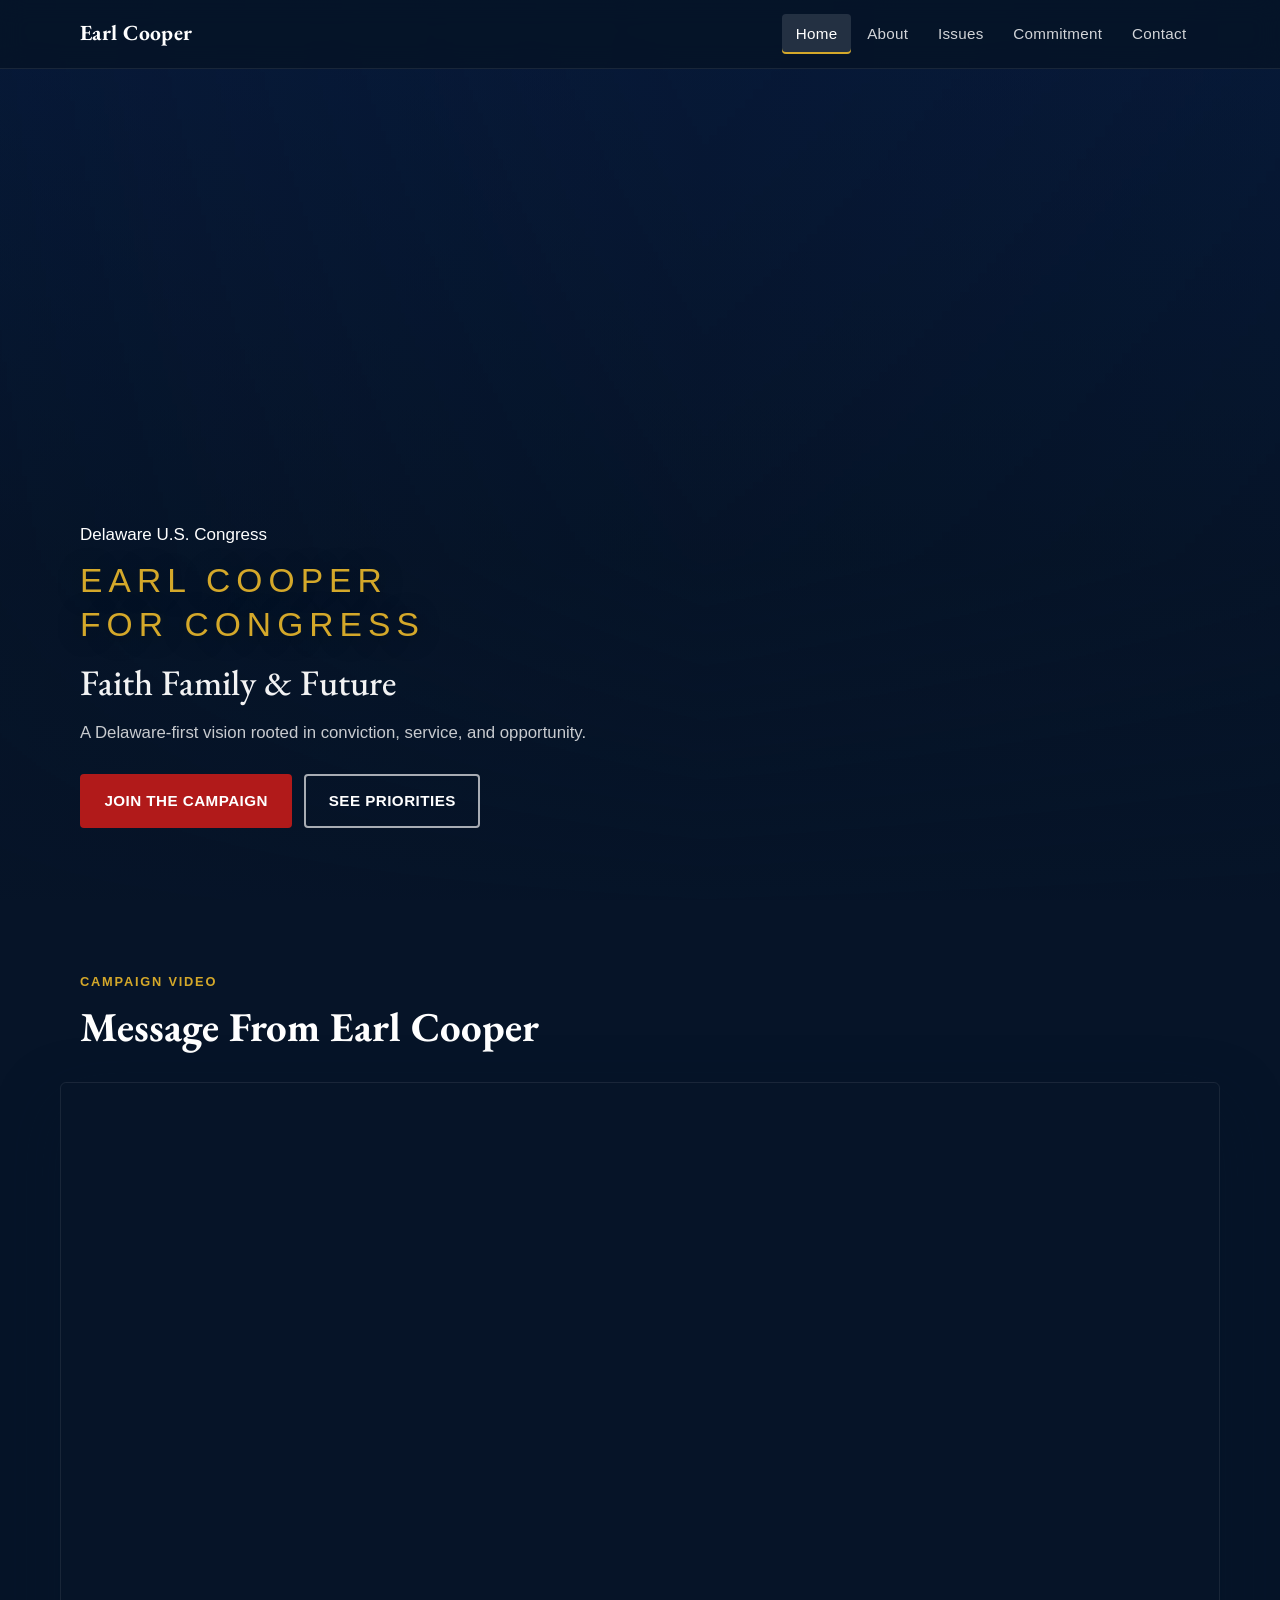
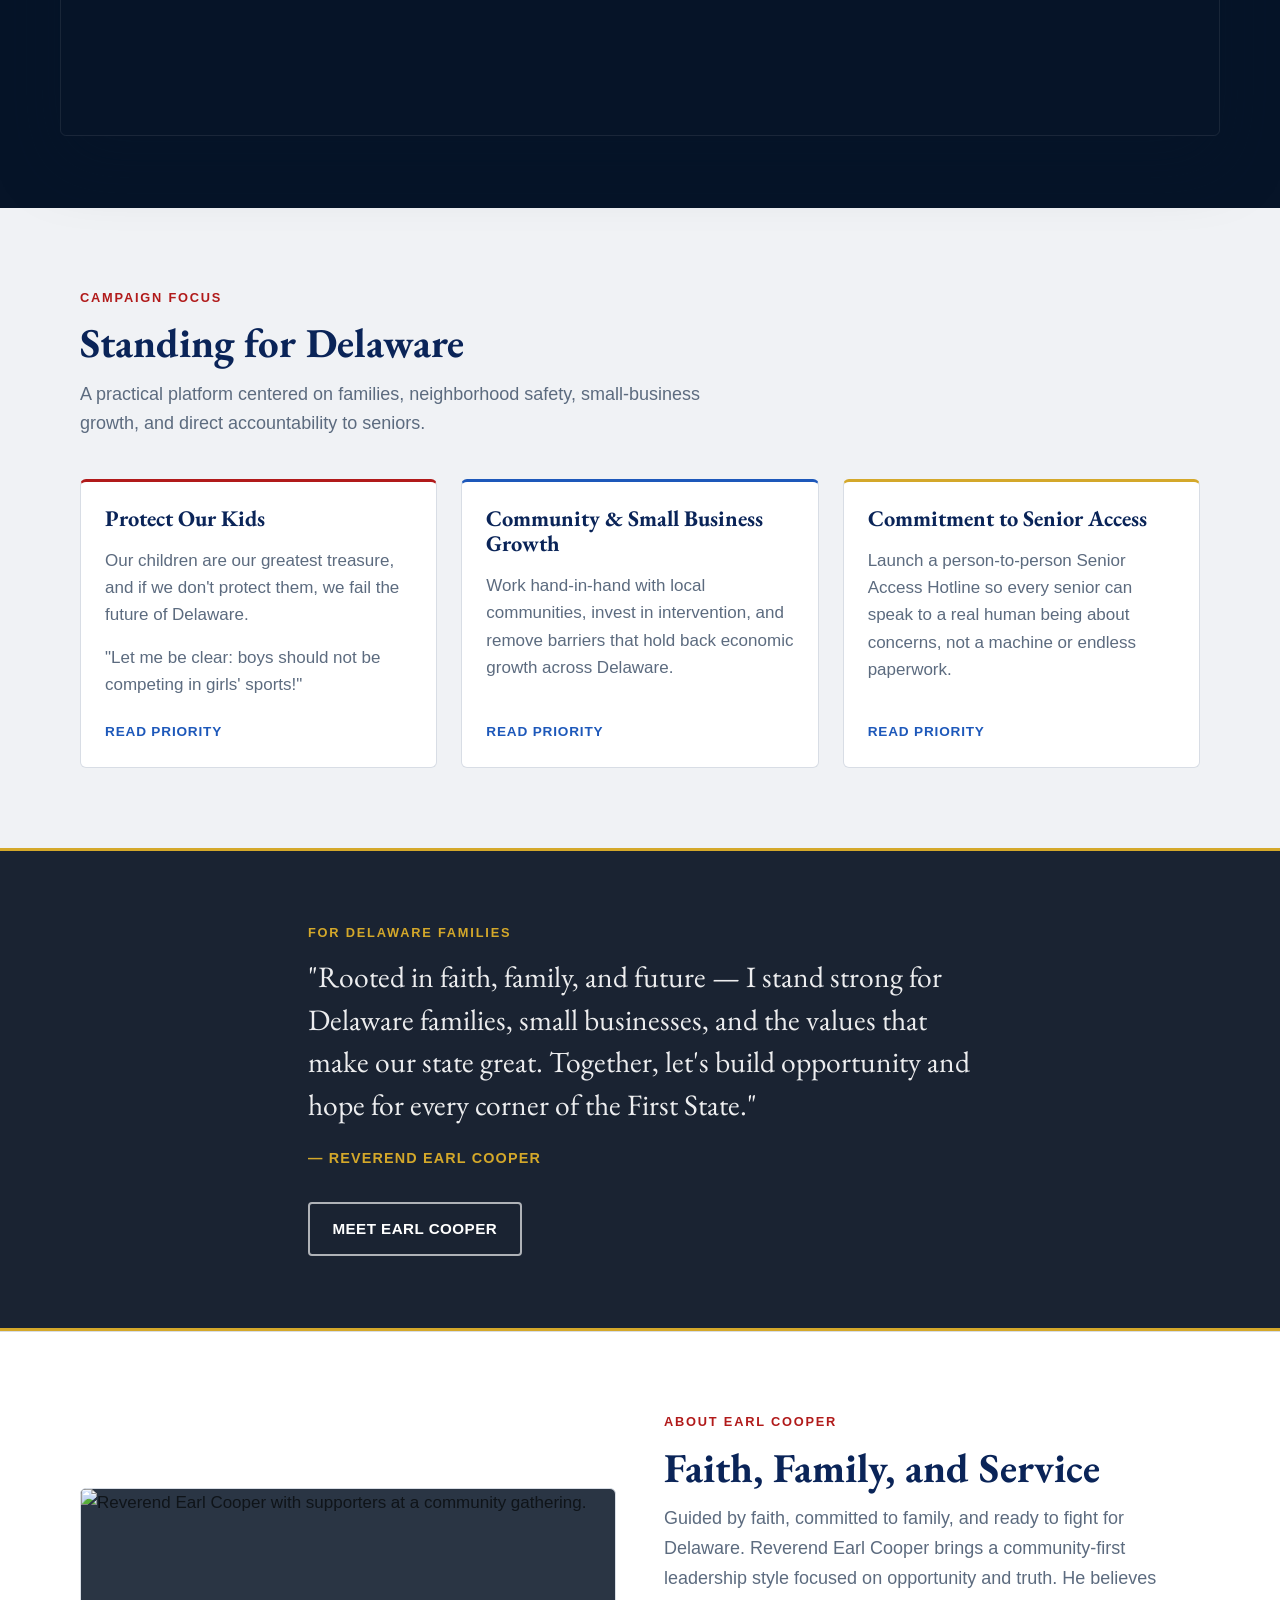
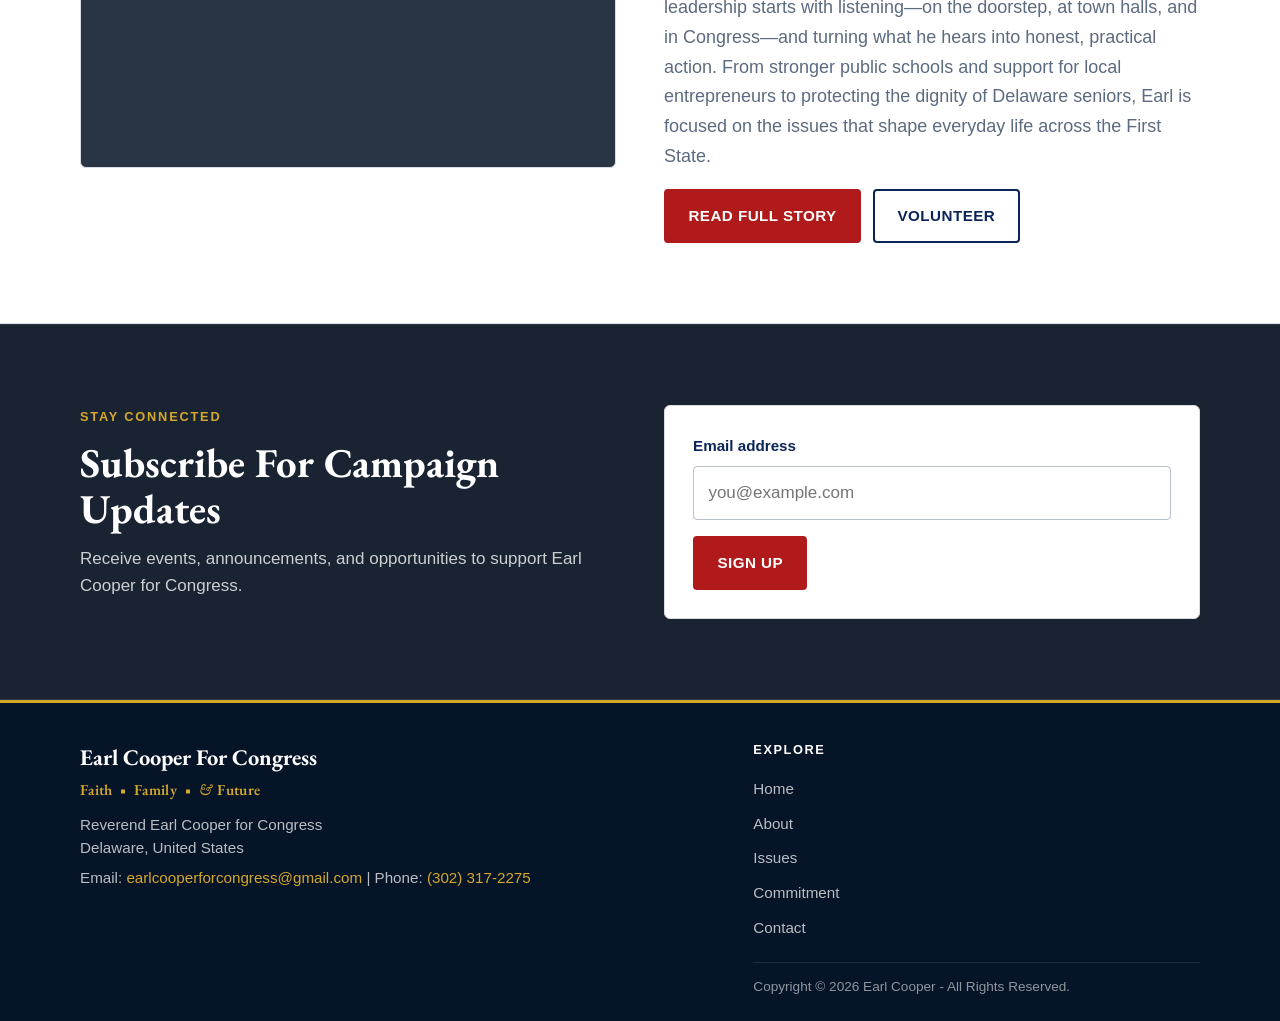
==== commit efad159d: "no-mistakes(document): Remove invalid hero tagline aria-label" ====
--- a/index.html
+++ b/index.html
@@ -43,7 +43,7 @@
             <span class="brand-name">Earl Cooper</span>
             <span class="brand-office">For Congress</span>
           </h1>
-          <p class="video-hero-tagline" aria-label="Faith, Family, and Future">Faith Family &amp; Future</p>
+          <p class="video-hero-tagline">Faith Family &amp; Future</p>
           <p class="video-hero-subtitle">A Delaware-first vision rooted in conviction, service, and opportunity.</p>
           <div class="btn-row video-hero-actions">
             <a class="btn btn-primary" href="contact.html">Join the campaign</a>
--- a/assets/css/main.css
+++ b/assets/css/main.css
@@ -1,28 +1,28 @@
+/* Design A — Civic Modernist: cool slate surfaces, editorial grid, navy/red/gold accents */
+
 :root {
-  --color-navy: #03102a;
-  --color-navy-mid: #0a1f42;
-  --color-navy-light: #122a52;
-  --color-blue: #1d4a8a;
-  --color-light-blue: #e4eaf2;
-  --color-sky: #b8c9dc;
-  --color-red: #a81515;
-  --color-red-hover: #8f1111;
-  --color-gold: #c9a227;
-  --color-gold-light: #e8c96a;
-  --color-gold-pale: #f5e6b8;
-  --color-ink: #0c1a2e;
-  --color-muted: #4a5a72;
-  --color-bg: #eef1f6;
+  --color-navy: #0a2458;
+  --color-navy-deep: #061428;
+  --color-blue: #1d58ba;
+  --color-red: #b11a1a;
+  --color-gold: #d4a82a;
+  --color-ink: #0f1419;
+  --color-slate: #1a2332;
+  --color-slate-mid: #2a3544;
+  --color-muted: #5c6b7f;
+  --color-bg: #f0f2f5;
   --color-surface: #ffffff;
-  --color-border: #c8d2e0;
-  --shadow-soft: 0 14px 40px rgba(3, 16, 42, 0.14);
-  --shadow-heritage: 0 22px 56px rgba(3, 16, 42, 0.22);
-  --radius: 6px;
-  --content-width: 1120px;
-  --font-serif: "EB Garamond", Georgia, "Times New Roman", serif;
-  --font-sans: "Source Sans 3", "Segoe UI", Arial, sans-serif;
-  /* Bar height below safe-area; used when header overlays the home video hero */
+  --color-border: #d8dde5;
+  --color-border-strong: #b8c0cc;
+  --shadow-soft: 0 12px 40px rgba(15, 20, 25, 0.08);
+  --shadow-hero: 0 24px 64px rgba(6, 20, 40, 0.35);
+  --radius: 4px;
+  --radius-lg: 6px;
+  --content-width: 1160px;
+  --grid-gap: 1.5rem;
   --site-header-bar: 3.75rem;
+  --font-sans: "Outfit", "Segoe UI", sans-serif;
+  --font-serif: "EB Garamond", Georgia, serif;
 }
 
 *,
@@ -47,6 +47,8 @@
   color: var(--color-ink);
   background: var(--color-bg);
   line-height: 1.6;
+  font-size: 1.0625rem;
+  -webkit-font-smoothing: antialiased;
 }
 
 body.nav-open {
@@ -75,7 +77,7 @@
   color: var(--color-navy);
   line-height: 1.12;
   margin-top: 0;
-  font-weight: 600;
+  font-weight: 700;
 }
 
 p {
@@ -94,22 +96,23 @@
   padding: 10px 14px;
   background: var(--color-navy);
   color: #fff;
-  border-radius: 8px;
+  border-radius: var(--radius);
   z-index: 1000;
-}
+  font-weight: 600;
+}
+
+/* --- Header --- */
 
 .site-header {
   position: sticky;
   top: 0;
   z-index: 100;
   width: 100%;
-  max-width: 100%;
-  background: rgba(3, 16, 42, 0.97);
-  backdrop-filter: blur(8px);
-  border-bottom: 1px solid rgba(201, 162, 39, 0.22);
-}
-
-/* Home: header sits over the video so the hero truly fills the viewport edge-to-edge */
+  background: rgba(6, 20, 40, 0.92);
+  backdrop-filter: blur(12px);
+  border-bottom: 1px solid rgba(255, 255, 255, 0.08);
+}
+
 body.page-home .site-header {
   position: fixed;
   left: 0;
@@ -130,7 +133,7 @@
   position: relative;
   width: min(100%, var(--content-width));
   margin: 0 auto;
-  padding: 0.75rem 1rem;
+  padding: 0.85rem 1.25rem;
   display: flex;
   align-items: center;
   justify-content: space-between;
@@ -138,49 +141,47 @@
 }
 
 .brand {
-  color: #f8f4ec;
+  color: #fff;
   text-decoration: none;
   font-family: var(--font-serif);
-  font-size: 1.45rem;
-  font-weight: 600;
-  letter-spacing: 0.03em;
-  padding: 0.15rem 0;
+  font-size: 1.35rem;
+  font-weight: 700;
+  letter-spacing: 0.02em;
+  padding: 0.1rem 0;
   border-bottom: 2px solid transparent;
-  transition:
-    border-color 160ms ease-out,
-    color 160ms ease-out,
-    opacity 160ms ease-out;
+  transition: border-color 160ms ease, opacity 160ms ease;
 }
 
 .brand:hover,
 .brand:focus-visible {
-  color: var(--color-gold-light);
+  color: #fff;
   border-bottom-color: var(--color-gold);
   outline: none;
-  opacity: 1;
+  opacity: 0.95;
 }
 
 .menu-toggle {
   display: none;
-  border: 1px solid rgba(255, 255, 255, 0.3);
-  background: rgba(255, 255, 255, 0.1);
+  border: 1px solid rgba(255, 255, 255, 0.25);
+  background: transparent;
   color: #fff;
   padding: 0.55rem 0.9rem;
   min-height: 2.75rem;
   min-width: 2.75rem;
-  border-radius: 8px;
+  border-radius: var(--radius);
   font: inherit;
   font-weight: 600;
+  font-size: 0.9rem;
+  letter-spacing: 0.04em;
+  text-transform: uppercase;
   cursor: pointer;
-  transition:
-    background-color 160ms ease,
-    border-color 160ms ease;
+  transition: background-color 160ms ease, border-color 160ms ease;
 }
 
 .menu-toggle:hover,
 .menu-toggle:focus-visible {
-  background: rgba(255, 255, 255, 0.2);
-  border-color: rgba(255, 255, 255, 0.55);
+  background: rgba(255, 255, 255, 0.1);
+  border-color: rgba(255, 255, 255, 0.45);
   outline: none;
 }
 
@@ -194,61 +195,106 @@
   padding: 0;
   list-style: none;
   display: flex;
-  gap: 0.35rem;
+  gap: 0.15rem;
   flex-wrap: wrap;
 }
 
 .site-nav a {
-  color: #f6f8fd;
+  color: rgba(255, 255, 255, 0.82);
   text-decoration: none;
-  padding: 0.55rem 0.75rem;
+  padding: 0.5rem 0.85rem;
   min-height: 2.5rem;
   display: inline-flex;
   align-items: center;
-  border-radius: 8px;
-  font-weight: 600;
-  letter-spacing: 0.01em;
-  transition: background-color 160ms ease, color 160ms ease;
+  border-radius: var(--radius);
+  font-weight: 500;
+  font-size: 0.95rem;
+  letter-spacing: 0.02em;
+  transition: color 160ms ease, background-color 160ms ease;
 }
 
 .site-nav a:hover,
 .site-nav a:focus-visible {
-  background: rgba(255, 255, 255, 0.18);
-  color: #fff;
+  color: #fff;
+  background: rgba(255, 255, 255, 0.08);
   outline: none;
 }
 
 .site-nav a:focus-visible {
-  outline: 2px solid rgba(255, 255, 255, 0.85);
+  outline: 2px solid rgba(255, 255, 255, 0.7);
   outline-offset: 2px;
 }
 
 .site-nav a[aria-current="page"] {
-  background: rgba(255, 255, 255, 0.16);
-  color: #fff;
-}
+  color: #fff;
+  background: rgba(255, 255, 255, 0.12);
+  box-shadow: inset 0 -2px 0 var(--color-gold);
+}
+
+/* --- Layout --- */
 
 .container {
   width: min(100%, var(--content-width));
   margin: 0 auto;
-  padding: 0 1rem;
-}
+  padding: 0 1.25rem;
+}
+
+.section {
+  padding: 5rem 0;
+}
+
+.section-alt {
+  background: var(--color-surface);
+  border-block: 1px solid var(--color-border);
+}
+
+.section-header {
+  max-width: 40rem;
+  margin-bottom: 2.5rem;
+}
+
+.eyebrow {
+  text-transform: uppercase;
+  letter-spacing: 0.14em;
+  color: var(--color-red);
+  font-weight: 600;
+  margin-bottom: 0.75rem;
+  font-size: 0.8rem;
+  font-family: var(--font-sans);
+}
+
+.eyebrow-on-dark {
+  color: var(--color-gold);
+}
+
+.section h2 {
+  font-size: clamp(1.85rem, 3.2vw, 2.75rem);
+  margin-bottom: 0.85rem;
+}
+
+.lead {
+  font-size: 1.125rem;
+  color: var(--color-muted);
+  line-height: 1.65;
+}
+
+/* --- Video hero --- */
 
 .video-hero {
   position: relative;
   min-height: 100vh;
   min-height: 100dvh;
   display: grid;
-  place-items: center;
+  align-items: end;
   overflow: hidden;
   isolation: isolate;
   color: #fff;
-  background: linear-gradient(155deg, rgba(3, 16, 42, 0.92) 0%, rgba(10, 31, 66, 0.78) 50%, rgba(60, 12, 12, 0.55) 100%);
+  background: var(--color-navy-deep);
 }
 
 .video-hero.is-fallback {
   background:
-    linear-gradient(155deg, rgba(3, 16, 42, 0.88) 0%, rgba(10, 31, 66, 0.72) 50%, rgba(60, 12, 12, 0.48) 100%),
+    linear-gradient(105deg, rgba(6, 20, 40, 0.88) 0%, rgba(10, 36, 88, 0.72) 50%, rgba(6, 20, 40, 0.85) 100%),
     url("https://img1.wsimg.com/isteam/ip/7aca911b-c59e-40e2-817f-d52fc576a9c3/DSC01119.jpeg/:/rs=w:1800,h:1100") center 24%/cover no-repeat;
 }
 
@@ -258,7 +304,7 @@
   width: 100%;
   height: 100%;
   z-index: 0;
-  transform: translate3d(0, var(--video-hero-parallax-y, 0px), 0) scale(1.28);
+  transform: translate3d(0, var(--video-hero-parallax-y, 0px), 0) scale(1.22);
   transform-origin: center center;
   will-change: transform;
   backface-visibility: hidden;
@@ -270,7 +316,7 @@
   width: 100%;
   height: 100%;
   object-fit: cover;
-  object-position: center 26%;
+  object-position: center 28%;
   opacity: 0;
   transition: opacity 520ms ease-in-out;
   pointer-events: none;
@@ -292,96 +338,62 @@
   position: absolute;
   inset: 0;
   background:
-    linear-gradient(155deg, rgba(3, 16, 42, 0.82) 0%, rgba(10, 31, 66, 0.62) 48%, rgba(80, 18, 18, 0.52) 100%),
-    radial-gradient(ellipse at 50% 12%, rgba(201, 162, 39, 0.18), rgba(201, 162, 39, 0) 52%);
+    linear-gradient(0deg, rgba(6, 20, 40, 0.94) 0%, rgba(6, 20, 40, 0.55) 38%, rgba(10, 36, 88, 0.35) 100%),
+    linear-gradient(90deg, rgba(6, 20, 40, 0.82) 0%, rgba(6, 20, 40, 0.25) 55%, rgba(6, 20, 40, 0.5) 100%);
 }
 
 .video-hero-inner {
   position: relative;
   z-index: 1;
-  width: min(100%, 980px);
-  padding: 0 1.25rem;
-  text-align: center;
-}
-
-.video-hero-eyebrow {
-  margin: 0 0 0.85rem;
+  width: min(100%, var(--content-width));
+  margin: 0 auto;
+  padding: 0 1.25rem 4.5rem;
+  text-align: left;
+}
+
+.video-hero-brand {
+  margin: 0 0 1.25rem;
+  font-family: var(--font-serif);
+  font-size: clamp(2.75rem, 7vw, 5rem);
+  font-weight: 700;
+  line-height: 0.95;
+  letter-spacing: -0.01em;
+  color: #fff;
+  text-shadow: 0 2px 24px rgba(0, 0, 0, 0.45);
+}
+
+.video-hero-brand span {
+  display: block;
+  font-size: 0.42em;
+  font-weight: 500;
+  letter-spacing: 0.18em;
+  text-transform: uppercase;
+  color: var(--color-gold);
+  margin-bottom: 0.35em;
   font-family: var(--font-sans);
-  font-size: clamp(0.78rem, 1.6vw, 0.92rem);
-  font-weight: 700;
-  letter-spacing: 0.22em;
-  text-transform: uppercase;
-  color: var(--color-gold-light);
-}
-
-.video-hero-eyebrow::before,
-.video-hero-eyebrow::after {
-  content: "";
-  display: inline-block;
-  width: clamp(1.5rem, 4vw, 2.75rem);
-  height: 1px;
-  background: linear-gradient(90deg, transparent, var(--color-gold), transparent);
-  vertical-align: middle;
-  margin: 0 0.65rem 0.15rem;
-}
-
-.video-hero-brand {
-  margin: 0 0 0.5rem;
+}
+
+.video-hero-tagline {
+  margin: 0 0 1rem;
   font-family: var(--font-serif);
-  font-weight: 700;
-  line-height: 0.92;
-  letter-spacing: -0.01em;
-}
-
-.video-hero-brand .brand-name {
-  display: block;
-  font-size: clamp(3.2rem, 11vw, 7.2rem);
-  color: #fff;
-  text-shadow:
-    0 2px 4px rgba(3, 16, 42, 0.5),
-    0 16px 48px rgba(0, 0, 0, 0.35);
-}
-
-.video-hero-brand .brand-office {
-  display: block;
-  margin-top: 0.1em;
-  font-size: clamp(1.6rem, 4.5vw, 3rem);
+  font-size: clamp(1.5rem, 3.5vw, 2.25rem);
   font-weight: 500;
-  font-style: italic;
-  color: var(--color-gold-light);
-  letter-spacing: 0.04em;
-  text-shadow: 0 2px 8px rgba(3, 16, 42, 0.45);
-}
-
-.video-hero-tagline {
-  margin: 0.85rem 0 1.1rem;
-  padding-top: 0.85rem;
-  border-top: 1px solid rgba(201, 162, 39, 0.45);
-  font-family: var(--font-serif);
-  font-size: clamp(1.75rem, 5vw, 3.4rem);
-  font-weight: 600;
-  font-style: italic;
-  line-height: 1.05;
-  letter-spacing: 0.02em;
-  color: #faf6ee;
-  text-shadow:
-    0 1px 3px rgba(3, 16, 42, 0.55),
-    0 0 32px rgba(201, 162, 39, 0.2);
+  line-height: 1.2;
+  color: rgba(255, 255, 255, 0.95);
+  max-width: 28rem;
 }
 
 .video-hero-subtitle {
-  margin: 0 auto;
-  max-width: 38rem;
-  color: #d4dfe8;
-  font-size: clamp(1.02rem, 2vw, 1.22rem);
-  font-weight: 400;
+  margin: 0;
+  max-width: 32rem;
+  color: rgba(255, 255, 255, 0.78);
+  font-size: 1.05rem;
   line-height: 1.55;
 }
 
 .video-hero-actions {
-  justify-content: center;
   margin-top: 1.75rem;
-  gap: 0.9rem;
+  gap: 0.75rem;
 }
 
 @media (prefers-reduced-motion: reduce) {
@@ -390,59 +402,11 @@
   }
 }
 
-.quote-band {
-  position: relative;
-  color: #fff;
-  background: var(--color-navy);
-  padding: 4rem 0;
-}
-
-.quote-band::before {
-  content: "";
-  position: absolute;
-  top: 0;
-  left: 0;
-  right: 0;
-  height: 3px;
-  background: linear-gradient(90deg, transparent, var(--color-gold) 20%, var(--color-gold) 80%, transparent);
-}
-
-.quote-band-inner {
-  max-width: 44rem;
-  text-align: center;
-}
-
-.quote-band-quote {
-  margin: 0 0 1.5rem;
-  padding: 0;
-  border: 0;
-}
-
-.quote-band-quote p {
-  margin: 0 0 1rem;
-  font-family: var(--font-serif);
-  font-size: clamp(1.35rem, 2.6vw, 1.85rem);
-  line-height: 1.45;
-  font-style: italic;
-  color: #f0f4fa;
-}
-
-.quote-band-quote footer {
-  font-family: var(--font-sans);
-  font-size: 0.95rem;
-  font-weight: 700;
-  letter-spacing: 0.14em;
-  text-transform: uppercase;
-  color: var(--color-gold-light);
-}
-
-.quote-band .btn-ghost {
-  margin-inline: auto;
-}
+/* --- Buttons --- */
 
 .btn-row {
   display: flex;
-  gap: 0.7rem;
+  gap: 0.75rem;
   flex-wrap: wrap;
 }
 
@@ -451,20 +415,21 @@
   align-items: center;
   justify-content: center;
   border: 2px solid transparent;
-  border-radius: 999px;
-  padding: 0.75rem 1.25rem;
+  border-radius: var(--radius);
+  padding: 0.8rem 1.4rem;
   min-height: 2.75rem;
   font: inherit;
-  font-weight: 700;
+  font-weight: 600;
+  font-size: 0.95rem;
+  letter-spacing: 0.03em;
   text-decoration: none;
-  letter-spacing: 0.01em;
+  text-transform: uppercase;
   cursor: pointer;
   transition:
-    transform 0.22s cubic-bezier(0.22, 1, 0.36, 1),
-    box-shadow 0.22s cubic-bezier(0.22, 1, 0.36, 1),
-    background-color 0.22s ease,
-    border-color 0.22s ease,
-    color 0.22s ease;
+    background-color 0.2s ease,
+    border-color 0.2s ease,
+    color 0.2s ease,
+    box-shadow 0.2s ease;
 }
 
 .btn:focus-visible {
@@ -472,12 +437,6 @@
   outline-offset: 3px;
 }
 
-@media (prefers-reduced-motion: reduce) {
-  .btn {
-    transition: background-color 0.18s ease, border-color 0.18s ease, color 0.18s ease;
-  }
-}
-
 .btn-primary {
   background: var(--color-red);
   color: #fff;
@@ -486,143 +445,168 @@
 
 .btn-primary:hover,
 .btn-primary:focus-visible {
-  background: var(--color-red-hover);
-  border-color: var(--color-red-hover);
+  background: #961515;
+  border-color: #961515;
   color: #fff;
 }
 
 .btn-ghost {
-  border-color: rgba(201, 162, 39, 0.75);
-  color: #fff;
+  border-color: rgba(255, 255, 255, 0.65);
+  color: #fff;
+  background: transparent;
 }
 
 .btn-ghost:hover,
 .btn-ghost:focus-visible {
-  border-color: var(--color-gold-light);
-  background: rgba(201, 162, 39, 0.15);
+  border-color: #fff;
+  background: rgba(255, 255, 255, 0.1);
   color: #fff;
 }
 
 .btn-outline {
   border-color: var(--color-navy);
   color: var(--color-navy);
-  background: #fff;
+  background: transparent;
 }
 
 .btn-outline:hover,
 .btn-outline:focus-visible {
   border-color: var(--color-red);
   color: var(--color-red);
-  background: #fff;
-}
-
-@media (hover: hover) and (pointer: fine) and (prefers-reduced-motion: no-preference) {
-  .btn:hover,
-  .btn:focus-visible {
-    transform: translateY(-2px);
-    box-shadow: 0 8px 20px rgba(10, 36, 88, 0.18);
-  }
-
-  .btn:active {
-    transform: translateY(0);
-    box-shadow: 0 3px 10px rgba(10, 36, 88, 0.12);
-    transition-duration: 0.1s;
-  }
-}
-
-.section {
-  padding: 4.25rem 0;
-}
-
-.section-alt {
-  background: var(--color-light-blue);
-}
-
-.section-header {
+  background: transparent;
+}
+
+/* --- Issue list (editorial, not cardified) --- */
+
+.issue-list {
+  display: grid;
+  gap: 0;
+  border-top: 2px solid var(--color-ink);
+}
+
+.issue-item {
+  display: grid;
+  grid-template-columns: auto auto 1fr auto;
+  gap: 1.25rem 1.5rem;
+  align-items: start;
+  padding: 2rem 0;
+  border-bottom: 1px solid var(--color-border);
+  text-decoration: none;
+  color: inherit;
+  transition: background-color 0.2s ease;
+}
+
+a.issue-item:hover,
+a.issue-item:focus-visible {
+  color: inherit;
+}
+
+a.issue-item:focus-visible {
+  outline: 2px solid var(--color-blue);
+  outline-offset: 4px;
+}
+
+.issue-item-num {
+  font-family: var(--font-sans);
+  font-size: 0.8rem;
+  font-weight: 600;
+  letter-spacing: 0.12em;
+  text-transform: uppercase;
+  color: var(--color-muted);
+  padding-top: 0.35rem;
+}
+
+.issue-item-accent {
+  width: 3px;
+  align-self: stretch;
+  border-radius: 2px;
+  background: var(--color-navy);
+}
+
+.issue-item-accent--red {
+  background: var(--color-red);
+}
+
+.issue-item-accent--blue {
+  background: var(--color-blue);
+}
+
+.issue-item-accent--gold {
+  background: var(--color-gold);
+}
+
+.issue-item-body h2,
+.issue-item-body h3 {
+  font-size: clamp(1.35rem, 2.5vw, 1.65rem);
+  margin-bottom: 0.5rem;
+}
+
+.issue-item-body p {
+  color: var(--color-muted);
+  margin-bottom: 0.35rem;
   max-width: 52rem;
-  margin-bottom: 1.75rem;
-}
-
-.eyebrow {
+}
+
+.issue-item-body ul {
+  margin: 0.5rem 0 0;
+  padding-left: 1.15rem;
+  color: var(--color-muted);
+  max-width: 52rem;
+}
+
+.issue-item-body li + li {
+  margin-top: 0.35rem;
+}
+
+.issue-item-cue {
+  font-weight: 600;
+  font-size: 0.85rem;
+  letter-spacing: 0.06em;
   text-transform: uppercase;
-  letter-spacing: 0.16em;
-  color: var(--color-gold);
-  font-weight: 700;
-  margin-bottom: 0.65rem;
-  font-size: 0.82rem;
-  font-family: var(--font-sans);
-}
-
-.eyebrow-on-dark {
-  color: var(--color-gold-light);
-}
-
-.section h2 {
-  font-size: clamp(1.9rem, 3.2vw, 2.75rem);
-  margin-bottom: 0.7rem;
-  font-weight: 600;
-}
-
-.section h2::after {
-  content: "";
-  display: block;
-  width: 2.5rem;
-  height: 2px;
-  background: var(--color-gold);
-  margin-top: 0.55rem;
-  border-radius: 1px;
-}
-
-.section-header h2::after {
-  margin-left: 0;
-}
-
-.lead {
-  font-size: 1.13rem;
-  color: var(--color-muted);
-}
+  color: var(--color-blue);
+  white-space: nowrap;
+  padding-top: 0.35rem;
+}
+
+a.issue-item:hover .issue-item-cue,
+a.issue-item:focus-visible .issue-item-cue {
+  color: var(--color-red);
+}
+
+/* --- Cards (commitment pledges, forms, interactive containers) --- */
 
 .card-grid {
   display: grid;
   grid-template-columns: repeat(3, minmax(0, 1fr));
-  gap: 1rem;
+  gap: var(--grid-gap);
 }
 
 .card {
   background: var(--color-surface);
   border: 1px solid var(--color-border);
-  border-radius: var(--radius);
-  box-shadow: var(--shadow-soft);
-  padding: 1.5rem 1.4rem;
+  border-radius: var(--radius-lg);
+  padding: 1.5rem;
   display: flex;
   flex-direction: column;
-  gap: 0.7rem;
-  position: relative;
-}
-
-.card::before {
-  content: "";
-  position: absolute;
-  top: 0;
-  left: 1.4rem;
-  right: 1.4rem;
-  height: 1px;
-  background: linear-gradient(90deg, transparent, rgba(201, 162, 39, 0.35), transparent);
+  gap: 0.75rem;
 }
 
 a.card {
   text-decoration: none;
   color: inherit;
   cursor: pointer;
+  transition: border-color 0.2s ease, box-shadow 0.2s ease;
 }
 
 a.card:hover,
 a.card:focus-visible {
   color: inherit;
+  border-color: var(--color-border-strong);
+  box-shadow: var(--shadow-soft);
 }
 
 a.card:focus-visible {
-  outline: 3px solid rgba(29, 88, 186, 0.45);
+  outline: 2px solid var(--color-blue);
   outline-offset: 3px;
 }
 
@@ -632,19 +616,20 @@
   scroll-margin-top: calc(var(--site-header-bar) + 1rem);
 }
 
+.card h2,
 .card h3 {
-  font-size: 1.45rem;
-  margin-bottom: 0.2rem;
+  font-size: 1.4rem;
+  margin-bottom: 0.25rem;
 }
 
 .card-link-cue {
   margin-top: auto;
-  padding-top: 0.35rem;
-  font-weight: 700;
-  font-size: 0.92rem;
-  letter-spacing: 0.04em;
+  padding-top: 0.5rem;
+  font-weight: 600;
+  font-size: 0.85rem;
+  letter-spacing: 0.06em;
   text-transform: uppercase;
-  color: var(--color-navy-mid);
+  color: var(--color-blue);
 }
 
 a.card:hover .card-link-cue,
@@ -678,43 +663,64 @@
 }
 
 .card-accent-blue {
-  border-top-color: var(--color-navy-mid);
+  border-top-color: var(--color-blue);
 }
 
 .card-accent-gold {
   border-top-color: var(--color-gold);
 }
 
-.card-grid > .card {
-  transition:
-    transform 0.24s cubic-bezier(0.22, 1, 0.36, 1),
-    box-shadow 0.24s cubic-bezier(0.22, 1, 0.36, 1);
-}
-
-@media (prefers-reduced-motion: reduce) {
-  .card-grid > .card {
-    transition: none;
-  }
-}
-
-@media (hover: hover) and (pointer: fine) and (prefers-reduced-motion: no-preference) {
-  .card-grid > .card:hover {
-    transform: translateY(-6px);
-    box-shadow: 0 22px 48px rgba(10, 36, 88, 0.18);
-  }
-}
+/* --- Quote band --- */
+
+.quote-band {
+  position: relative;
+  color: #fff;
+  background: var(--color-slate);
+  padding: 4.5rem 0;
+  border-block: 3px solid var(--color-gold);
+}
+
+.quote-band-inner {
+  max-width: 44rem;
+  text-align: left;
+}
+
+.quote-band-quote {
+  margin: 0 0 2rem;
+  padding: 0;
+  border: 0;
+}
+
+.quote-band-quote p {
+  margin: 0 0 1.25rem;
+  font-family: var(--font-serif);
+  font-size: clamp(1.35rem, 2.5vw, 1.85rem);
+  line-height: 1.45;
+  color: rgba(255, 255, 255, 0.92);
+}
+
+.quote-band-quote footer {
+  font-family: var(--font-sans);
+  font-size: 0.9rem;
+  font-weight: 600;
+  letter-spacing: 0.08em;
+  text-transform: uppercase;
+  color: var(--color-gold);
+}
+
+/* --- Split layouts --- */
 
 .split {
   display: grid;
   grid-template-columns: 1fr 1fr;
-  gap: 1.2rem;
-  align-items: stretch;
+  gap: 3rem;
+  align-items: center;
 }
 
 .split-stack {
   display: flex;
   flex-direction: column;
-  gap: 2rem;
+  gap: 2.5rem;
 }
 
 .split-stack-copy {
@@ -726,12 +732,11 @@
 }
 
 .image-panel {
-  border-radius: var(--radius);
+  border-radius: var(--radius-lg);
   overflow: hidden;
   border: 1px solid var(--color-border);
-  min-height: 260px;
-  background: var(--color-light-blue);
-  box-shadow: var(--shadow-soft);
+  min-height: 280px;
+  background: var(--color-slate-mid);
 }
 
 .image-panel img {
@@ -747,7 +752,7 @@
 .image-panel-duo .image-panel-grid {
   display: grid;
   grid-template-columns: 1fr 1fr;
-  gap: 0.65rem;
+  gap: 0.75rem;
 }
 
 .image-panel-duo .image-panel-grid img {
@@ -756,6 +761,7 @@
   height: auto;
   object-fit: cover;
   display: block;
+  border-radius: var(--radius);
 }
 
 @media (max-width: 640px) {
@@ -772,77 +778,76 @@
   display: block;
 }
 
+/* --- Quotes --- */
+
 .quote-list {
   display: grid;
-  gap: 1rem;
+  gap: 0;
+  border-top: 2px solid var(--color-ink);
 }
 
 .quote {
-  background: #fff;
-  border-left: 4px solid var(--color-gold);
-  border-radius: var(--radius);
-  padding: 1.1rem 1.2rem;
+  background: transparent;
+  border-left: none;
+  border-bottom: 1px solid var(--color-border);
+  border-radius: 0;
+  padding: 2rem 0 2rem 1.5rem;
+  position: relative;
+}
+
+.quote::before {
+  content: "";
+  position: absolute;
+  left: 0;
+  top: 2rem;
+  bottom: 2rem;
+  width: 3px;
+  background: var(--color-blue);
+  border-radius: 2px;
 }
 
 .quote p:last-child {
   margin-bottom: 0;
 }
 
+/* --- CTA band --- */
+
 .cta-band {
-  background: var(--color-navy);
-  color: var(--color-ink);
-  position: relative;
-}
-
-.cta-band::before {
-  content: "";
-  position: absolute;
-  top: 0;
-  left: 0;
-  right: 0;
-  height: 3px;
-  background: linear-gradient(90deg, transparent, var(--color-gold) 20%, var(--color-gold) 80%, transparent);
+  background: var(--color-slate);
+  color: #fff;
+  border-block: 1px solid var(--color-slate-mid);
 }
 
 .cta-band h2 {
-  color: rgba(255, 255, 255, 1);
+  color: #fff;
 }
 
 .cta-band p {
-  color: rgba(220, 232, 251, 1);
+  color: rgba(255, 255, 255, 0.78);
 }
 
 .cta-band .eyebrow {
-  color: var(--color-gold-light);
-}
+  color: var(--color-gold);
+}
+
+/* --- Campaign video section --- */
 
 .section-video {
-  background: var(--color-navy);
+  background: var(--color-navy-deep);
   padding: 0;
-  position: relative;
-}
-
-.section-video::before {
-  content: "";
-  position: absolute;
-  top: 0;
-  left: 0;
-  right: 0;
-  height: 3px;
-  background: linear-gradient(90deg, transparent, var(--color-gold) 20%, var(--color-gold) 80%, transparent);
-  z-index: 1;
 }
 
 .section-video .video-inner {
   width: 100%;
   max-width: none;
-  padding: 3.5rem 0 3.8rem;
+  padding: 4.5rem 0;
 }
 
 .section-video .section-header {
-  text-align: center;
-  margin: 0 auto 1.8rem;
-  padding: 0 1.2rem;
+  text-align: left;
+  margin: 0 auto 2rem;
+  padding: 0 1.25rem;
+  max-width: var(--content-width);
 }
 
 .section-video .section-header h2 {
@@ -850,20 +855,21 @@
 }
 
 .section-video .section-header .eyebrow {
-  color: var(--color-gold-light);
+  color: var(--color-gold);
 }
 
 .video-embed {
-  padding: 0 0.5rem;
+  padding: 0 1.25rem;
 }
 
 .video-embed-inner {
   position: relative;
-  width: min(100%, 1160px);
+  width: min(100%, var(--content-width));
   margin: 0 auto;
-  border-radius: 22px;
+  border-radius: var(--radius-lg);
   overflow: hidden;
-  box-shadow: 0 26px 60px rgba(0, 0, 0, 0.55);
+  box-shadow: var(--shadow-hero);
+  border: 1px solid rgba(255, 255, 255, 0.08);
 }
 
 .video-embed-inner::before {
@@ -881,16 +887,17 @@
   border: 0;
 }
 
+/* --- Forms --- */
+
 .form-card {
-  background: #fff;
+  background: var(--color-surface);
   border: 1px solid var(--color-border);
-  border-radius: var(--radius);
-  padding: 1.35rem 1.3rem;
-  box-shadow: var(--shadow-soft);
+  border-radius: var(--radius-lg);
+  padding: 1.75rem;
 }
 
 .form-card h2 {
-  margin-bottom: 1rem;
+  margin-bottom: 1.25rem;
   font-size: clamp(1.45rem, 2.5vw, 1.75rem);
 }
 
@@ -899,19 +906,20 @@
   font-weight: 600;
   margin-bottom: 0.45rem;
   color: var(--color-navy);
+  font-size: 0.95rem;
 }
 
 input,
 textarea,
 select {
   width: 100%;
-  border: 1px solid #b9c9e1;
-  border-radius: 10px;
-  padding: 0.78rem 0.85rem;
+  border: 1px solid var(--color-border-strong);
+  border-radius: var(--radius);
+  padding: 0.78rem 0.9rem;
   min-height: 2.75rem;
   font: inherit;
-  margin-bottom: 0.95rem;
-  background: #fff;
+  margin-bottom: 1rem;
+  background: var(--color-surface);
   transition: border-color 160ms ease, box-shadow 160ms ease;
 }
 
@@ -924,7 +932,8 @@
 textarea:focus-visible,
 select:focus-visible {
   border-color: var(--color-blue);
-  outline: 3px solid rgba(29, 88, 186, 0.2);
+  outline: 2px solid rgba(29, 88, 186, 0.2);
+  outline-offset: 0;
 }
 
 .form-note {
@@ -937,7 +946,8 @@
   margin: 0;
   padding: 0;
   display: grid;
-  gap: 0.8rem;
+  gap: 0;
+  border-top: 1px solid var(--color-border);
 }
 
 ul.list-clean > li::marker {
@@ -947,20 +957,26 @@
 
 ul.list-clean > li {
   list-style-type: none;
-}
-
-ul.list-clean > li,
+  border-bottom: 1px solid var(--color-border);
+  padding: 1rem 0;
+  background: transparent;
+  border-radius: 0;
+}
+
 dl.list-clean > div {
-  background: #fff;
-  border: 1px solid var(--color-border);
-  border-radius: 10px;
-  padding: 0.8rem 0.9rem;
+  border-bottom: 1px solid var(--color-border);
+  padding: 1rem 0;
+  background: transparent;
+  border-radius: 0;
 }
 
 dl.list-clean dt {
-  font-weight: 700;
+  font-weight: 600;
   color: var(--color-navy);
   margin: 0 0 0.2rem;
+  font-size: 0.85rem;
+  letter-spacing: 0.06em;
+  text-transform: uppercase;
 }
 
 dl.list-clean dd {
@@ -977,7 +993,7 @@
   text-decoration: underline;
 }
 
-/* --- Image carousel (e.g. commitment gallery) --- */
+/* --- Carousel --- */
 
 .media-carousel {
   position: relative;
@@ -993,35 +1009,32 @@
   display: inline-flex;
   align-items: center;
   justify-content: center;
-  width: 2.2rem;
-  height: 2.2rem;
+  width: 2.5rem;
+  height: 2.5rem;
   padding: 0;
-  border-radius: 999px;
-  border: 1px solid rgba(10, 36, 88, 0.1);
-  background: rgba(255, 255, 255, 0.92);
-  backdrop-filter: blur(8px);
-  -webkit-backdrop-filter: blur(8px);
+  border-radius: var(--radius);
+  border: 1px solid var(--color-border);
+  background: rgba(255, 255, 255, 0.95);
   color: var(--color-navy);
   font-size: 1.25rem;
   font-weight: 600;
   line-height: 1;
   cursor: pointer;
   opacity: 1;
-  box-shadow: 0 2px 10px rgba(10, 36, 88, 0.06);
+  box-shadow: var(--shadow-soft);
   transition:
     opacity 0.28s ease,
     background-color 0.2s ease,
     border-color 0.2s ease,
-    color 0.2s ease,
-    box-shadow 0.2s ease;
+    color 0.2s ease;
 }
 
 .media-carousel-nav--prev {
-  left: 0.55rem;
+  left: 0.75rem;
 }
 
 .media-carousel-nav--next {
-  right: 0.55rem;
+  right: 0.75rem;
 }
 
 @media (hover: hover) and (pointer: fine) {
@@ -1043,16 +1056,14 @@
 
 .media-carousel-nav:hover {
   background: #fff;
-  border-color: rgba(10, 36, 88, 0.18);
+  border-color: var(--color-border-strong);
   color: var(--color-blue);
-  box-shadow: 0 3px 14px rgba(10, 36, 88, 0.1);
 }
 
 .media-carousel-nav:focus-visible {
   background: #fff;
-  border-color: rgba(10, 36, 88, 0.18);
+  border-color: var(--color-border-strong);
   color: var(--color-blue);
-  box-shadow: 0 3px 14px rgba(10, 36, 88, 0.1);
   outline: 2px solid rgba(29, 88, 186, 0.45);
   outline-offset: 2px;
 }
@@ -1063,10 +1074,9 @@
   width: 100%;
   overflow: hidden;
   box-sizing: border-box;
-  border-radius: var(--radius);
-  border: 1px solid rgba(10, 36, 88, 0.08);
-  background: rgba(255, 255, 255, 0.65);
-  box-shadow: 0 1px 3px rgba(10, 36, 88, 0.04);
+  border-radius: var(--radius-lg);
+  border: 1px solid var(--color-border);
+  background: var(--color-bg);
   aspect-ratio: 16 / 10;
   max-height: min(72vh, 560px);
   min-height: min(200px, 40vw);
@@ -1135,7 +1145,7 @@
   min-height: 0;
   object-fit: contain;
   object-position: center;
-  border-radius: calc(var(--radius) - 4px);
+  border-radius: var(--radius);
 }
 
 .media-carousel-nav:disabled {
@@ -1163,30 +1173,28 @@
   line-height: 1.5;
 }
 
-/* Optional dot strip (omit [data-carousel-dots] in HTML to disable) */
 .media-carousel-dots {
   display: flex;
   flex-wrap: wrap;
   align-items: center;
   justify-content: center;
   gap: 0.45rem;
-  margin-top: 0.5rem;
+  margin-top: 0.75rem;
 }
 
 .media-carousel-dot {
   width: 0.65rem;
   height: 0.65rem;
   padding: 0;
-  border-radius: 999px;
+  border-radius: var(--radius);
   border: 2px solid var(--color-navy);
   background: transparent;
   cursor: pointer;
-  transition: background-color 0.18s ease, transform 0.18s ease;
+  transition: background-color 0.18s ease;
 }
 
 .media-carousel-dot[aria-current="true"] {
   background: var(--color-navy);
-  transform: scale(1.15);
 }
 
 .media-carousel-dot:hover,
@@ -1195,49 +1203,41 @@
   border-color: var(--color-red);
 }
 
+/* --- Page hero (inner pages) --- */
+
 .page-hero {
-  background: var(--color-navy);
-  color: #fff;
-  padding: 4rem 0 3.2rem;
-  position: relative;
-}
-
-.page-hero::after {
-  content: "";
-  position: absolute;
-  bottom: 0;
-  left: 0;
-  right: 0;
-  height: 3px;
-  background: linear-gradient(90deg, transparent, var(--color-gold) 20%, var(--color-gold) 80%, transparent);
+  background: var(--color-slate);
+  color: #fff;
+  padding: 4.5rem 0 3.5rem;
+  border-bottom: 3px solid var(--color-gold);
 }
 
 .page-hero h1 {
   color: #fff;
-  margin-bottom: 0.6rem;
-  font-size: clamp(2.2rem, 4.5vw, 3.4rem);
-  font-weight: 600;
+  margin-bottom: 0.85rem;
+  font-size: clamp(2.25rem, 4.5vw, 3.25rem);
+  max-width: 20ch;
 }
 
 .page-hero p {
-  color: #c8d6e8;
+  color: rgba(255, 255, 255, 0.78);
   max-width: 42rem;
   font-size: 1.1rem;
   margin-bottom: 0;
-  line-height: 1.6;
+  line-height: 1.65;
 }
 
 .section-photo-highlight {
   padding-bottom: 0;
+  padding-top: 3rem;
 }
 
 .about-photo {
   margin: 0 auto;
-  max-width: 860px;
-  border-radius: var(--radius);
+  max-width: 900px;
+  border-radius: var(--radius-lg);
   overflow: hidden;
   border: 1px solid var(--color-border);
-  box-shadow: var(--shadow-soft);
   background: var(--color-surface);
 }
 
@@ -1248,40 +1248,89 @@
 }
 
 .about-photo figcaption {
-  padding: 0.8rem 1rem;
+  padding: 0.9rem 1.25rem;
   color: var(--color-muted);
-  font-weight: 600;
-}
-
-.stats {
+  font-weight: 500;
+  font-size: 0.9rem;
+  border-top: 1px solid var(--color-border);
+}
+
+/* --- Principles grid (not cardified) --- */
+
+.principles {
   display: grid;
   grid-template-columns: repeat(3, minmax(0, 1fr));
-  gap: 1rem;
+  gap: 0;
+  border-top: 2px solid var(--color-ink);
+}
+
+.principle {
+  padding: 2rem 1.5rem 2rem 0;
+  border-bottom: 1px solid var(--color-border);
+  border-right: 1px solid var(--color-border);
+}
+
+.principle:nth-child(3n) {
+  border-right: none;
+  padding-right: 0;
+}
+
+.principle:nth-child(3n + 1) {
+  padding-left: 0;
+}
+
+.principle strong {
+  display: block;
+  font-family: var(--font-serif);
+  font-size: 1.65rem;
+  color: var(--color-navy);
+  margin-bottom: 0.5rem;
+}
+
+.principle span {
+  color: var(--color-muted);
+  font-size: 0.98rem;
+  line-height: 1.55;
+}
+
+/* Legacy stats alias */
+.stats {
+  display: contents;
 }
 
 .stat {
-  border-radius: 12px;
-  background: #fff;
-  border: 1px solid var(--color-border);
-  padding: 1rem;
-  text-align: center;
+  padding: 2rem 1.5rem 2rem 0;
+  border-bottom: 1px solid var(--color-border);
+  border-right: 1px solid var(--color-border);
+  border-radius: 0;
+  background: transparent;
+  text-align: left;
+}
+
+.stat:nth-child(3n) {
+  border-right: none;
+  padding-right: 0;
 }
 
 .stat strong {
   display: block;
-  font-size: 1.8rem;
-  color: var(--color-blue);
-}
+  font-family: var(--font-serif);
+  font-size: 1.65rem;
+  color: var(--color-navy);
+  margin-bottom: 0.5rem;
+}
+
+/* --- Footer --- */
 
 .site-footer {
-  background: #020c1c;
-  color: #c0cfe8;
-  padding: 2rem 0 1.25rem;
-  border-top: 1px solid rgba(201, 162, 39, 0.2);
+  background: var(--color-navy-deep);
+  color: rgba(255, 255, 255, 0.72);
+  padding: 2.5rem 0 1.5rem;
+  border-top: 3px solid var(--color-gold);
 }
 
 .site-footer .small a {
-  color: #f5d680;
+  color: var(--color-gold);
   text-decoration: none;
   text-underline-offset: 3px;
 }
@@ -1295,18 +1344,19 @@
 
 .site-footer h2 {
   color: #fff;
-  margin: 0 0 0.45rem;
-  font-size: clamp(1.15rem, 2.2vw, 1.35rem);
+  margin: 0 0 0.5rem;
+  font-size: clamp(1.15rem, 2.2vw, 1.4rem);
   line-height: 1.25;
 }
 
 .site-footer p {
   margin: 0.4rem 0;
-  line-height: 1.5;
+  line-height: 1.55;
+  font-size: 0.95rem;
 }
 
 .site-footer .footer-tagline {
-  margin: 0.25rem 0 0.45rem;
+  margin: 0.25rem 0 0.65rem;
 }
 
 .tagline-wordmark {
@@ -1315,21 +1365,20 @@
   align-items: baseline;
   gap: 0.35rem 0.55rem;
   font-family: var(--font-serif);
-  font-size: 1.2rem;
+  font-size: 1.1rem;
   font-weight: 600;
-  letter-spacing: 0.03em;
-  color: var(--color-gold-light);
+  letter-spacing: 0.02em;
+  color: var(--color-gold);
   line-height: 1.3;
 }
 
 .tagline-sep {
   display: inline-block;
-  width: 0.35rem;
-  height: 0.35rem;
-  border-radius: 50%;
-  background: rgba(242, 200, 75, 0.75);
+  width: 0.25rem;
+  height: 0.25rem;
+  background: var(--color-gold);
   vertical-align: middle;
-  transform: translateY(-0.12em);
+  transform: translateY(-0.1em);
 }
 
 .tagline-amp {
@@ -1347,69 +1396,56 @@
 }
 
 .site-footer .footer-copyright {
-  margin: 0.65rem 0 0;
-  padding-top: 0.65rem;
+  margin: 0.85rem 0 0;
+  padding-top: 0.85rem;
   border-top: 1px solid rgba(255, 255, 255, 0.1);
   width: 100%;
-  color: rgba(215, 227, 251, 0.85);
+  color: rgba(255, 255, 255, 0.55);
+  font-size: 0.85rem;
 }
 
 .footer-grid {
   display: grid;
-  grid-template-columns: minmax(0, 1.35fr) minmax(0, 1fr);
-  gap: 1rem 2rem;
+  grid-template-columns: minmax(0, 1.4fr) minmax(0, 1fr);
+  gap: 2rem 3rem;
   align-items: start;
 }
 
 .footer-heading {
   color: #fff;
-  font-family: var(--font-serif);
-  font-size: 1.1rem;
+  font-family: var(--font-sans);
+  font-size: 0.8rem;
   font-weight: 600;
-  letter-spacing: 0.03em;
-  margin: 0 0 0.5rem;
-  padding-bottom: 0.45rem;
-  position: relative;
+  letter-spacing: 0.12em;
+  text-transform: uppercase;
+  margin: 0 0 0.75rem;
+  padding-bottom: 0;
 }
 
 .footer-heading::after {
-  content: "";
-  position: absolute;
-  left: 0;
-  bottom: 0;
-  width: 1.75rem;
-  height: 2px;
-  background: var(--color-gold);
-  border-radius: 2px;
+  display: none;
 }
 
 .footer-nav {
   display: flex;
-  flex-direction: row;
-  flex-wrap: wrap;
-  align-items: center;
-  gap: 0.45rem 1rem;
+  flex-direction: column;
+  align-items: flex-start;
+  gap: 0.35rem;
 }
 
 .footer-nav a {
-  color: #d7e3fb;
+  color: rgba(255, 255, 255, 0.72);
   text-decoration: none;
-  font-size: 0.92rem;
-  font-weight: 500;
-  letter-spacing: 0.01em;
-  padding: 0.22rem 0;
+  font-size: 0.95rem;
+  font-weight: 400;
+  padding: 0.15rem 0;
   display: inline-flex;
   align-items: center;
   transition: color 0.18s ease;
 }
 
 .footer-nav a::before {
-  content: "";
-  width: 0;
-  height: 1px;
-  background: var(--color-gold);
-  margin-right: 0;
-  transition: width 0.2s ease, margin-right 0.2s ease;
+  display: none;
 }
 
 .footer-nav a:hover,
@@ -1418,14 +1454,8 @@
   outline: none;
 }
 
-.footer-nav a:hover::before,
-.footer-nav a:focus-visible::before {
-  width: 0.85rem;
-  margin-right: 0.5rem;
-}
-
 .small {
-  font-size: 0.9rem;
+  font-size: 0.875rem;
 }
 
 .sr-only {
@@ -1440,10 +1470,13 @@
   border: 0;
 }
 
+/* --- Responsive --- */
+
 @media (max-width: 960px) {
   .split,
   .footer-grid {
     grid-template-columns: 1fr;
+    gap: 2rem;
   }
 
   .image-panel:has(iframe) {
@@ -1452,8 +1485,30 @@
   }
 
   .card-grid,
-  .stats {
-    grid-template-columns: repeat(2, minmax(0, 1fr));
+  .principles {
+    grid-template-columns: 1fr;
+  }
+
+  .principle,
+  .stat {
+    border-right: none;
+    padding-right: 0;
+    padding-left: 0;
+  }
+
+  .issue-item {
+    grid-template-columns: 1fr;
+    gap: 0.75rem;
+  }
+
+  .issue-item-accent {
+    width: 100%;
+    height: 3px;
+    align-self: auto;
+  }
+
+  .issue-item-cue {
+    padding-top: 0;
   }
 }
 
@@ -1475,13 +1530,13 @@
   .site-nav {
     position: absolute;
     top: calc(100% + 0.35rem);
-    right: 0.8rem;
-    left: 0.8rem;
-    background: var(--color-navy);
-    border: 1px solid rgba(201, 162, 39, 0.25);
-    border-radius: var(--radius);
-    box-shadow: var(--shadow-heritage);
-    padding: 0.55rem;
+    right: 1rem;
+    left: 1rem;
+    background: var(--color-navy-deep);
+    border: 1px solid rgba(255, 255, 255, 0.12);
+    border-radius: var(--radius-lg);
+    box-shadow: var(--shadow-hero);
+    padding: 0.5rem;
     display: none;
     max-height: min(70vh, 28rem);
     overflow-y: auto;
@@ -1493,7 +1548,7 @@
 
   .site-nav ul {
     flex-direction: column;
-    gap: 0.2rem;
+    gap: 0.15rem;
   }
 
   .site-nav a {
@@ -1505,49 +1560,26 @@
   .video-hero {
     min-height: 100vh;
     min-height: 100dvh;
+    align-items: end;
   }
 
   .video-hero-media-stack .video-hero-media {
     object-position: center 22%;
   }
 
-  .video-hero-actions {
-    justify-content: center;
-  }
-
   .video-hero-inner {
-    text-align: center;
-    padding-bottom: 2.5rem;
-  }
-
-  .video-hero-eyebrow::before,
-  .video-hero-eyebrow::after {
-    width: 1.25rem;
-    margin: 0 0.4rem 0.15rem;
+    padding-bottom: 3rem;
   }
 
   .quote-band {
-    padding: 2.8rem 0;
-  }
-
-  .quote-band-inner {
-    text-align: center;
-  }
-
-  .quote-band .btn-ghost {
-    margin-inline: auto;
-  }
-
-  .card-grid,
-  .stats {
-    grid-template-columns: 1fr;
+    padding: 3.5rem 0;
   }
 
   .section {
-    padding: 3.2rem 0;
+    padding: 3.5rem 0;
   }
 
   .page-hero {
-    padding: 3rem 0 2.4rem;
-  }
-}
+    padding: 3.5rem 0 2.75rem;
+  }
+}
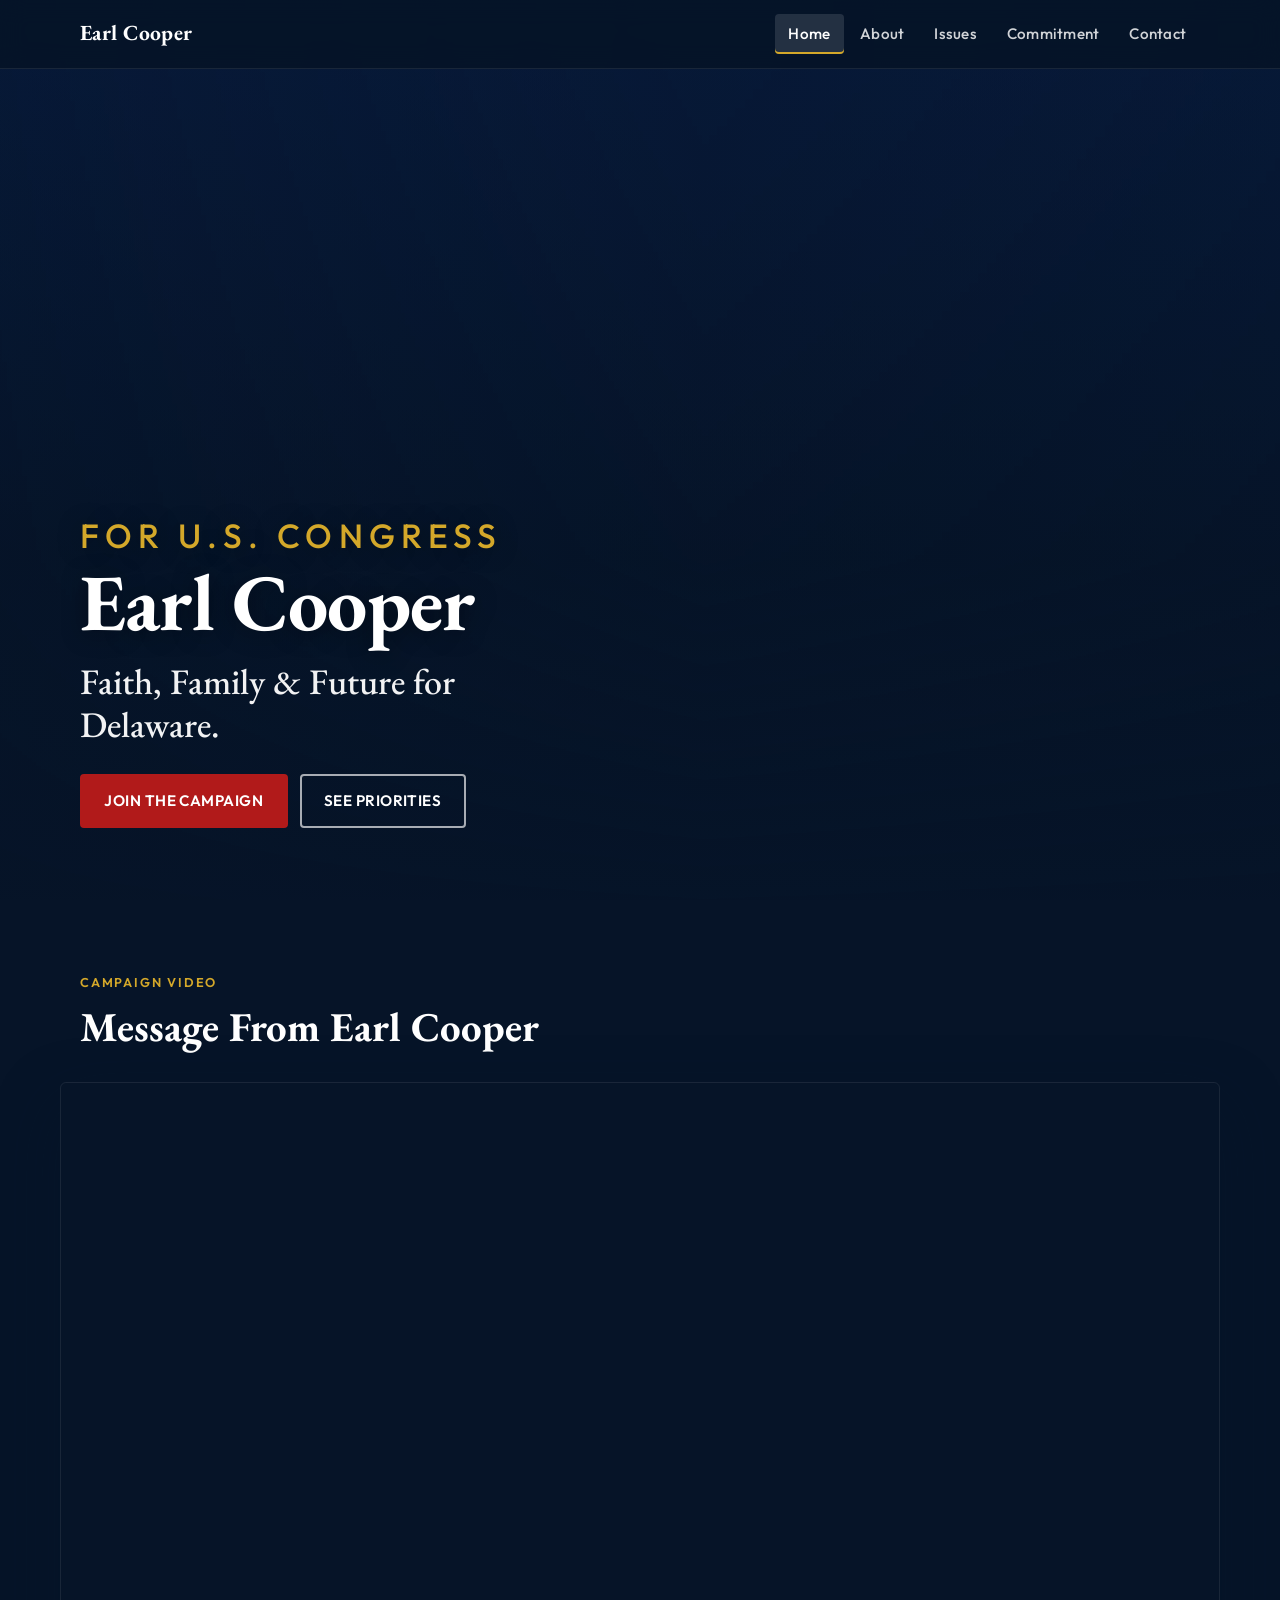
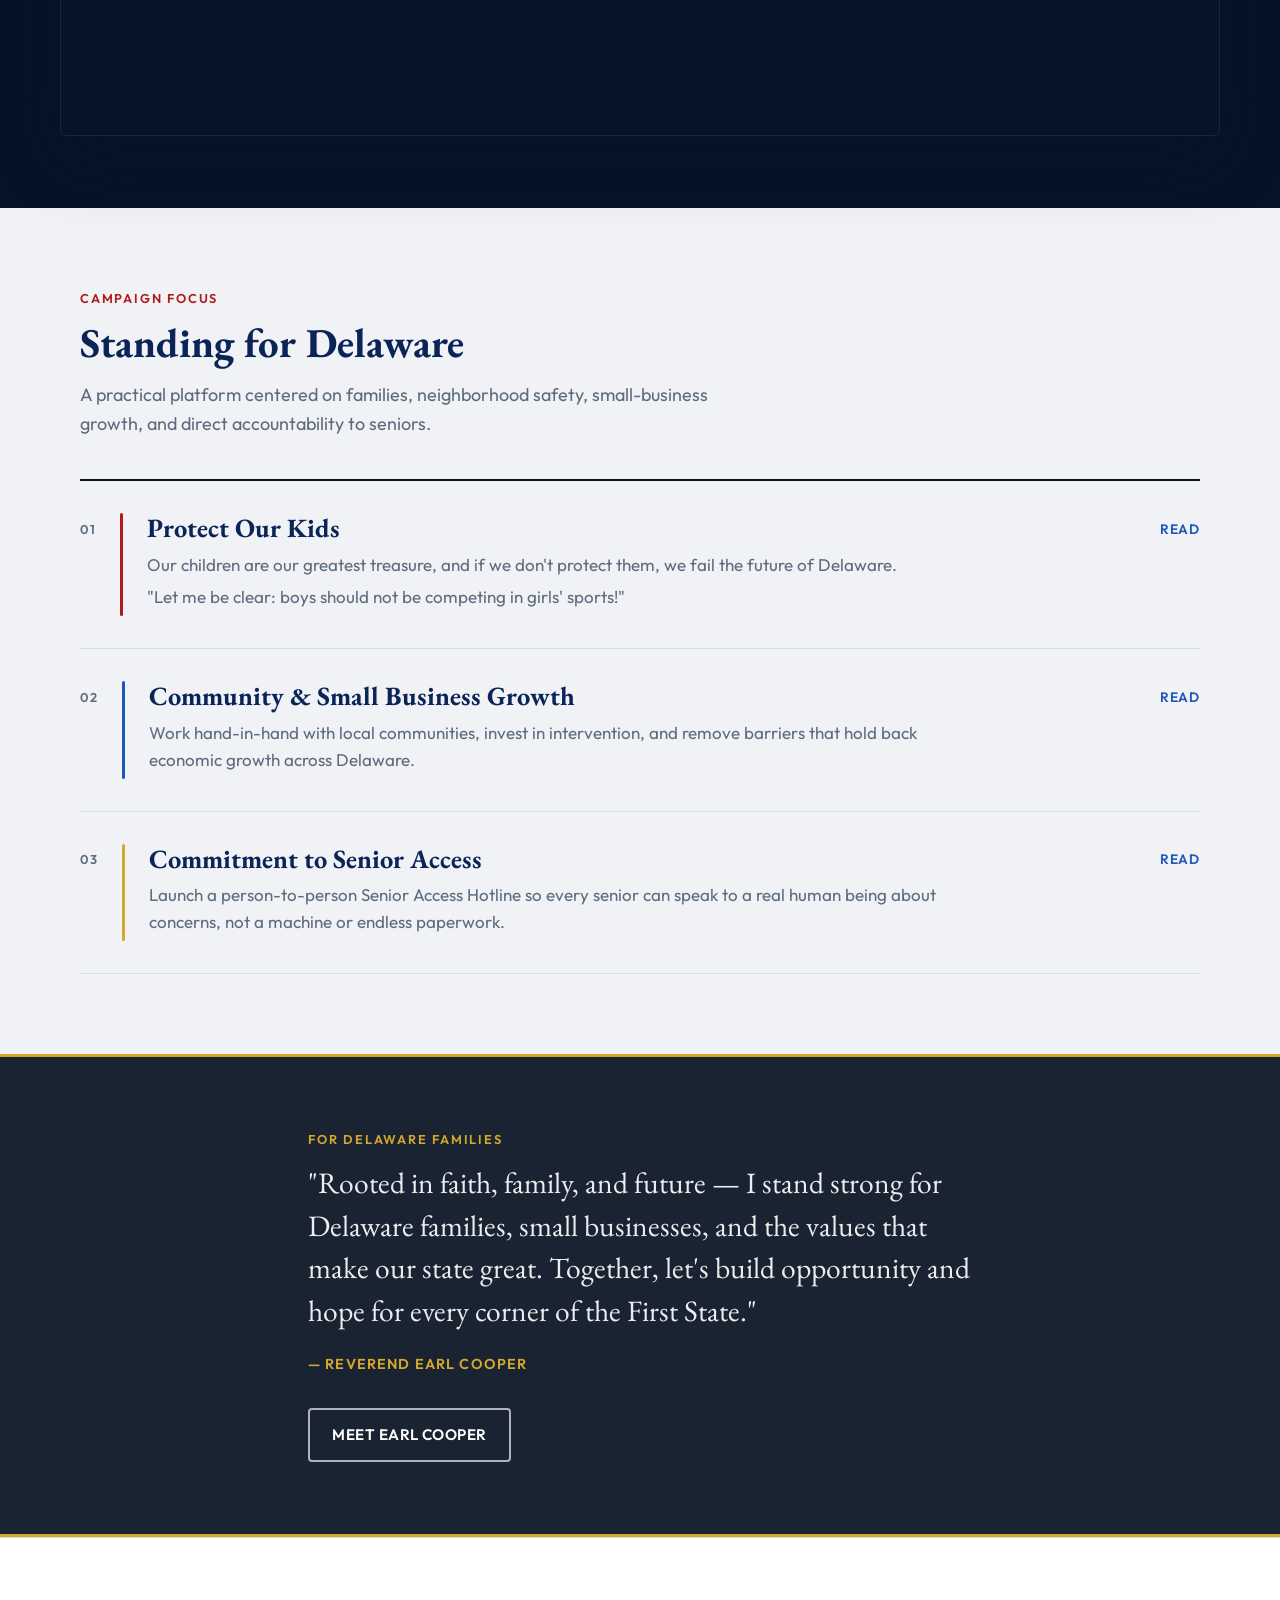
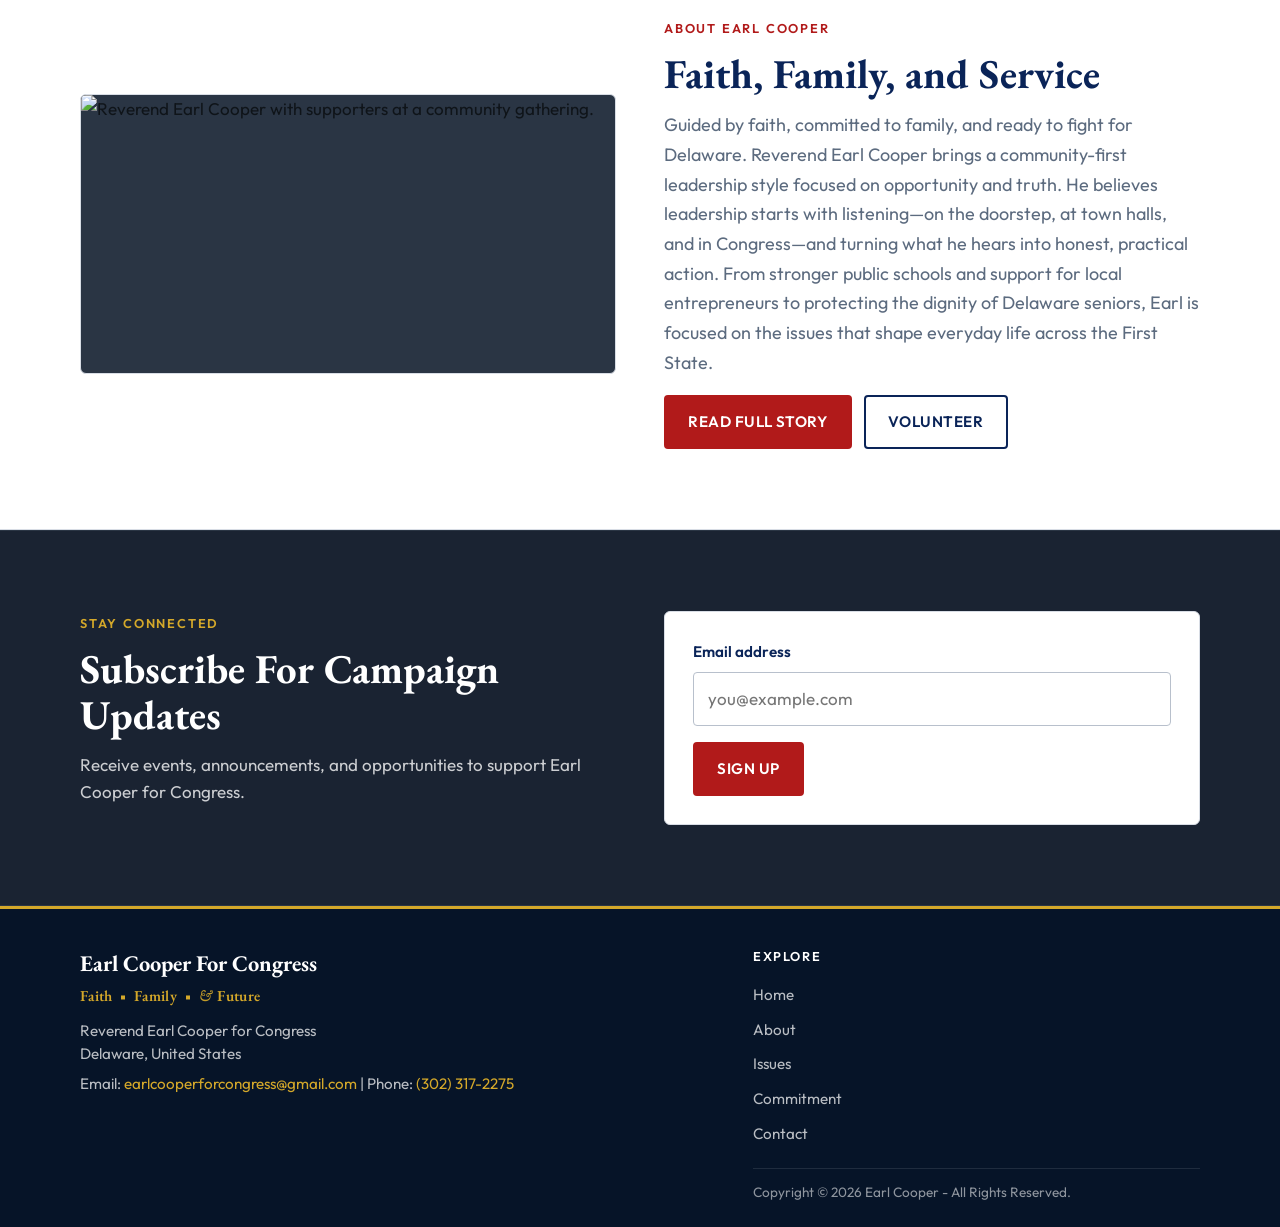
==== commit c0163c95: "no-mistakes(review): Remove pyc, ignore caches, fix cache bust" ====
--- a/index.html
+++ b/index.html
@@ -9,8 +9,8 @@
     <link rel="preconnect" href="https://fonts.gstatic.com" crossorigin>
     <link rel="preconnect" href="https://player.vimeo.com">
     <link rel="preconnect" href="https://i.vimeocdn.com">
-    <link href="https://fonts.googleapis.com/css2?family=EB+Garamond:ital,wght@0,500;0,600;0,700;1,500&family=Source+Sans+3:wght@400;600;700&display=swap" rel="stylesheet">
-    <link rel="stylesheet" href="assets/css/main.css?v=20260718heritage">
+    <link href="https://fonts.googleapis.com/css2?family=EB+Garamond:wght@500;700&family=Outfit:wght@400;500;600;700&display=swap" rel="stylesheet">
+    <link rel="stylesheet" href="assets/css/main.css?v=20260718c">
   </head>
   <body class="page-home">
     <a class="skip-link" href="#main-content">Skip to content</a>
@@ -38,13 +38,8 @@
         </div>
         <div class="video-hero-overlay"></div>
         <div class="video-hero-inner">
-          <p class="video-hero-eyebrow">Delaware U.S. Congress</p>
-          <h1 class="video-hero-brand">
-            <span class="brand-name">Earl Cooper</span>
-            <span class="brand-office">For Congress</span>
-          </h1>
-          <p class="video-hero-tagline">Faith Family &amp; Future</p>
-          <p class="video-hero-subtitle">A Delaware-first vision rooted in conviction, service, and opportunity.</p>
+          <h1 class="video-hero-brand"><span>For U.S. Congress</span>Earl Cooper</h1>
+          <p class="video-hero-tagline">Faith, Family &amp; Future for Delaware.</p>
           <div class="btn-row video-hero-actions">
             <a class="btn btn-primary" href="contact.html">Join the campaign</a>
             <a class="btn btn-ghost" href="issues.html">See priorities</a>
@@ -84,40 +79,52 @@
               and direct accountability to seniors.
             </p>
           </div>
-          <div class="card-grid">
+          <div class="issue-list">
             <a
-              class="card card-accent-red"
+              class="issue-item"
               href="issues.html#protect-our-kids"
               aria-label="Protect Our Kids — read the full priority on Issues"
             >
-              <h3>Protect Our Kids</h3>
-              <p>Our children are our greatest treasure, and if we don't protect them, we fail the future of Delaware.</p>
-              <p>"Let me be clear: boys should not be competing in girls' sports!"</p>
-              <span class="card-link-cue">Read priority</span>
+              <span class="issue-item-num">01</span>
+              <span class="issue-item-accent issue-item-accent--red" aria-hidden="true"></span>
+              <div class="issue-item-body">
+                <h3>Protect Our Kids</h3>
+                <p>Our children are our greatest treasure, and if we don't protect them, we fail the future of Delaware.</p>
+                <p>"Let me be clear: boys should not be competing in girls' sports!"</p>
+              </div>
+              <span class="issue-item-cue">Read</span>
             </a>
             <a
-              class="card card-accent-blue"
+              class="issue-item"
               href="issues.html#community-small-business"
               aria-label="Community and small business growth — read the full priority on Issues"
             >
-              <h3>Community &amp; Small Business Growth</h3>
-              <p>
-                Work hand-in-hand with local communities, invest in intervention, and remove barriers
-                that hold back economic growth across Delaware.
-              </p>
-              <span class="card-link-cue">Read priority</span>
+              <span class="issue-item-num">02</span>
+              <span class="issue-item-accent issue-item-accent--blue" aria-hidden="true"></span>
+              <div class="issue-item-body">
+                <h3>Community &amp; Small Business Growth</h3>
+                <p>
+                  Work hand-in-hand with local communities, invest in intervention, and remove barriers
+                  that hold back economic growth across Delaware.
+                </p>
+              </div>
+              <span class="issue-item-cue">Read</span>
             </a>
             <a
-              class="card card-accent-gold"
+              class="issue-item"
               href="issues.html#senior-access"
               aria-label="Commitment to senior access — read the full priority on Issues"
             >
-              <h3>Commitment to Senior Access</h3>
-              <p>
-                Launch a person-to-person Senior Access Hotline so every senior can speak to a real human
-                being about concerns, not a machine or endless paperwork.
-              </p>
-              <span class="card-link-cue">Read priority</span>
+              <span class="issue-item-num">03</span>
+              <span class="issue-item-accent issue-item-accent--gold" aria-hidden="true"></span>
+              <div class="issue-item-body">
+                <h3>Commitment to Senior Access</h3>
+                <p>
+                  Launch a person-to-person Senior Access Hotline so every senior can speak to a real human
+                  being about concerns, not a machine or endless paperwork.
+                </p>
+              </div>
+              <span class="issue-item-cue">Read</span>
             </a>
           </div>
         </div>
@@ -203,6 +210,6 @@
         </div>
       </div>
     </footer>
-    <script src="assets/js/main.js?v=20260718heritage"></script>
+    <script src="assets/js/main.js?v=20260718c"></script>
   </body>
 </html>
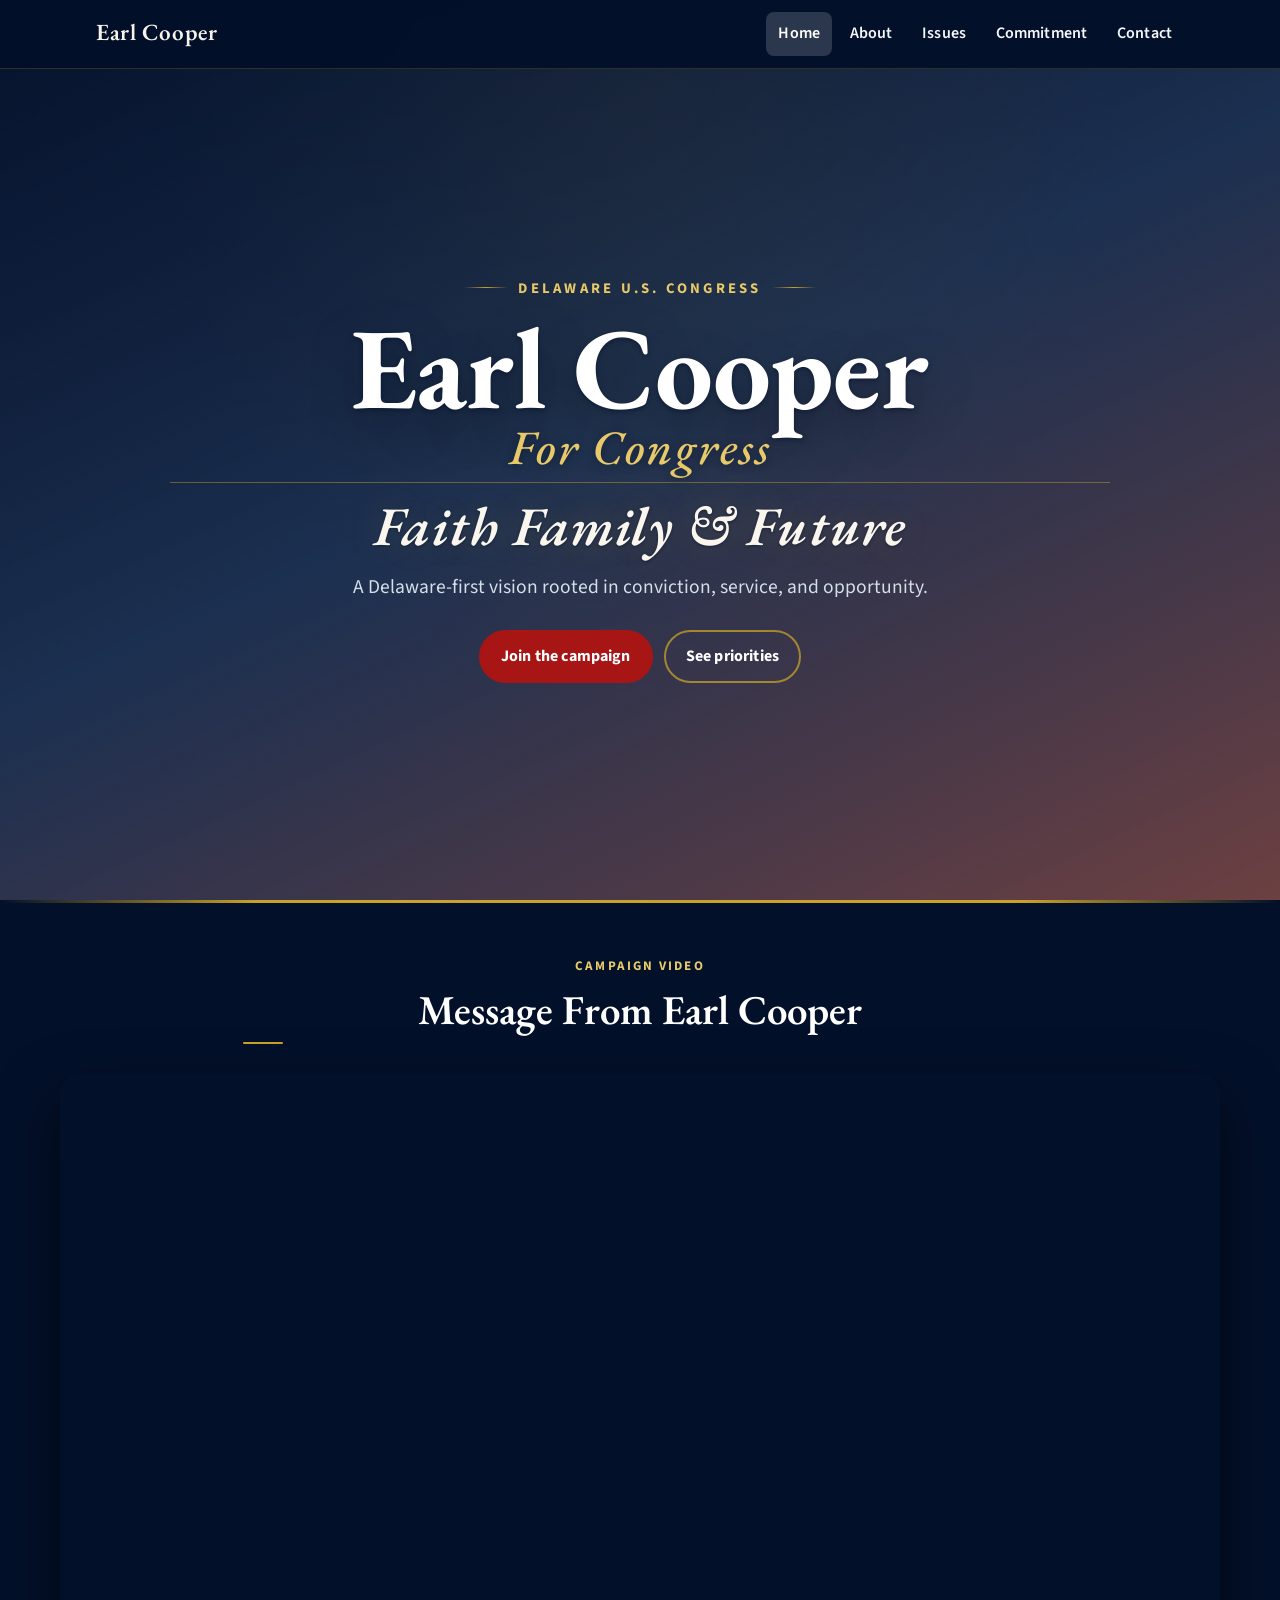
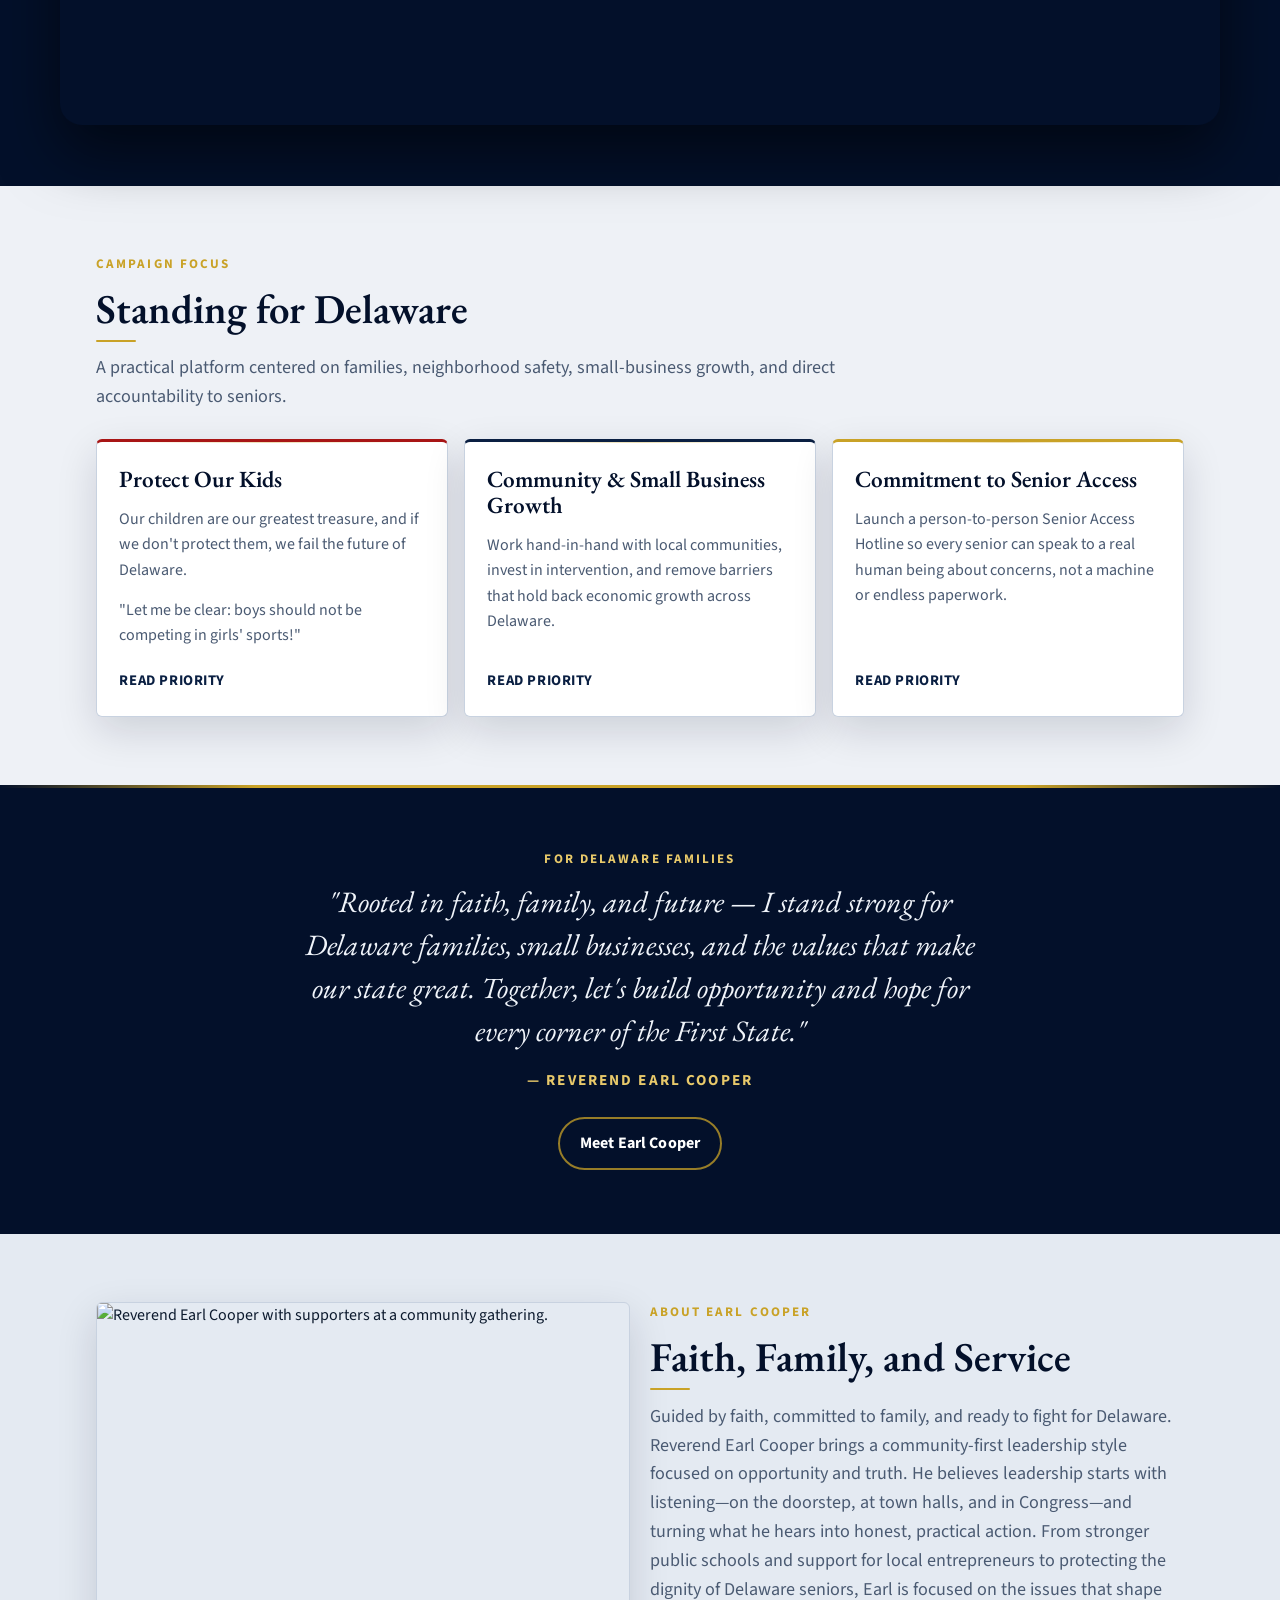
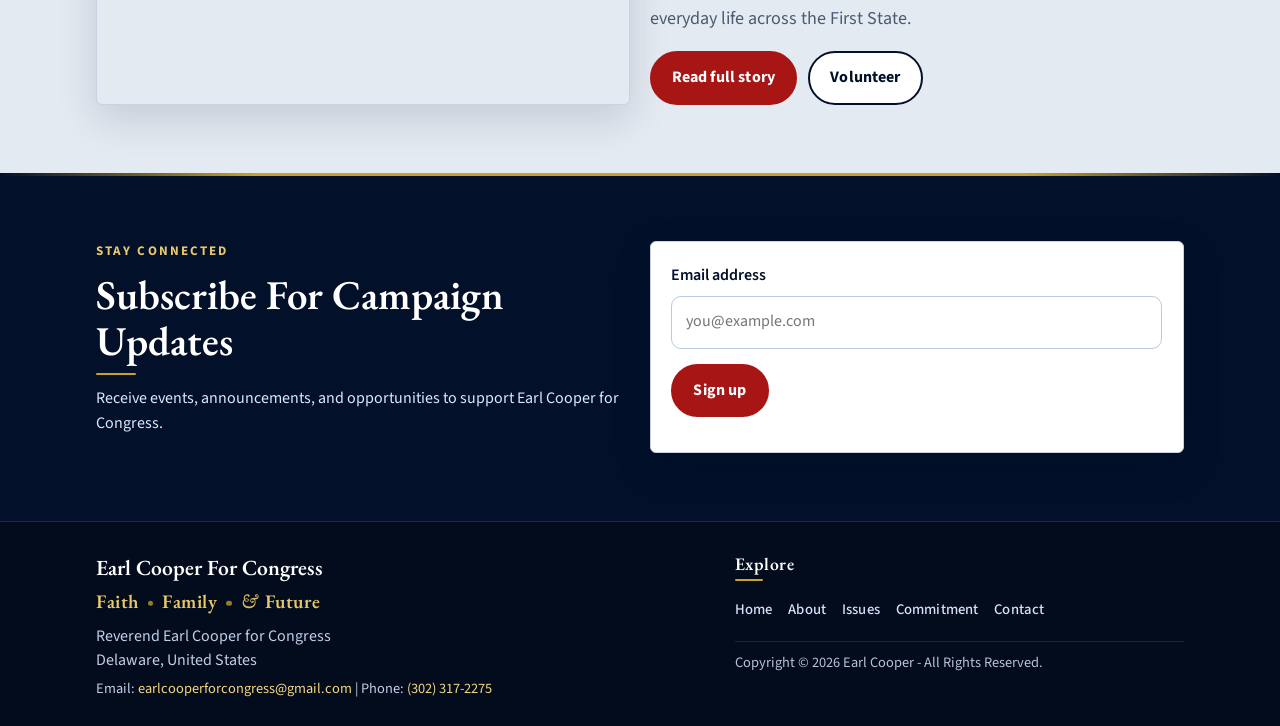
==== commit 2e8a4030: "feat: apply heritage brand visual redesign (#4) * Heritage Brand visual redesign B for captain revie" ====
--- a/index.html
+++ b/index.html
@@ -9,8 +9,8 @@
     <link rel="preconnect" href="https://fonts.gstatic.com" crossorigin>
     <link rel="preconnect" href="https://player.vimeo.com">
     <link rel="preconnect" href="https://i.vimeocdn.com">
-    <link href="https://fonts.googleapis.com/css2?family=EB+Garamond:wght@500;700&family=Outfit:wght@400;500;600;700&display=swap" rel="stylesheet">
-    <link rel="stylesheet" href="assets/css/main.css?v=20260718c">
+    <link href="https://fonts.googleapis.com/css2?family=EB+Garamond:ital,wght@0,500;0,600;0,700;1,500&family=Source+Sans+3:wght@400;600;700&display=swap" rel="stylesheet">
+    <link rel="stylesheet" href="assets/css/main.css?v=20260718heritage">
   </head>
   <body class="page-home">
     <a class="skip-link" href="#main-content">Skip to content</a>
@@ -38,8 +38,13 @@
         </div>
         <div class="video-hero-overlay"></div>
         <div class="video-hero-inner">
-          <h1 class="video-hero-brand"><span>For U.S. Congress</span>Earl Cooper</h1>
-          <p class="video-hero-tagline">Faith, Family &amp; Future for Delaware.</p>
+          <p class="video-hero-eyebrow">Delaware U.S. Congress</p>
+          <h1 class="video-hero-brand">
+            <span class="brand-name">Earl Cooper</span>
+            <span class="brand-office">For Congress</span>
+          </h1>
+          <p class="video-hero-tagline">Faith Family &amp; Future</p>
+          <p class="video-hero-subtitle">A Delaware-first vision rooted in conviction, service, and opportunity.</p>
           <div class="btn-row video-hero-actions">
             <a class="btn btn-primary" href="contact.html">Join the campaign</a>
             <a class="btn btn-ghost" href="issues.html">See priorities</a>
@@ -79,52 +84,40 @@
               and direct accountability to seniors.
             </p>
           </div>
-          <div class="issue-list">
+          <div class="card-grid">
             <a
-              class="issue-item"
+              class="card card-accent-red"
               href="issues.html#protect-our-kids"
               aria-label="Protect Our Kids — read the full priority on Issues"
             >
-              <span class="issue-item-num">01</span>
-              <span class="issue-item-accent issue-item-accent--red" aria-hidden="true"></span>
-              <div class="issue-item-body">
-                <h3>Protect Our Kids</h3>
-                <p>Our children are our greatest treasure, and if we don't protect them, we fail the future of Delaware.</p>
-                <p>"Let me be clear: boys should not be competing in girls' sports!"</p>
-              </div>
-              <span class="issue-item-cue">Read</span>
+              <h3>Protect Our Kids</h3>
+              <p>Our children are our greatest treasure, and if we don't protect them, we fail the future of Delaware.</p>
+              <p>"Let me be clear: boys should not be competing in girls' sports!"</p>
+              <span class="card-link-cue">Read priority</span>
             </a>
             <a
-              class="issue-item"
+              class="card card-accent-blue"
               href="issues.html#community-small-business"
               aria-label="Community and small business growth — read the full priority on Issues"
             >
-              <span class="issue-item-num">02</span>
-              <span class="issue-item-accent issue-item-accent--blue" aria-hidden="true"></span>
-              <div class="issue-item-body">
-                <h3>Community &amp; Small Business Growth</h3>
-                <p>
-                  Work hand-in-hand with local communities, invest in intervention, and remove barriers
-                  that hold back economic growth across Delaware.
-                </p>
-              </div>
-              <span class="issue-item-cue">Read</span>
+              <h3>Community &amp; Small Business Growth</h3>
+              <p>
+                Work hand-in-hand with local communities, invest in intervention, and remove barriers
+                that hold back economic growth across Delaware.
+              </p>
+              <span class="card-link-cue">Read priority</span>
             </a>
             <a
-              class="issue-item"
+              class="card card-accent-gold"
               href="issues.html#senior-access"
               aria-label="Commitment to senior access — read the full priority on Issues"
             >
-              <span class="issue-item-num">03</span>
-              <span class="issue-item-accent issue-item-accent--gold" aria-hidden="true"></span>
-              <div class="issue-item-body">
-                <h3>Commitment to Senior Access</h3>
-                <p>
-                  Launch a person-to-person Senior Access Hotline so every senior can speak to a real human
-                  being about concerns, not a machine or endless paperwork.
-                </p>
-              </div>
-              <span class="issue-item-cue">Read</span>
+              <h3>Commitment to Senior Access</h3>
+              <p>
+                Launch a person-to-person Senior Access Hotline so every senior can speak to a real human
+                being about concerns, not a machine or endless paperwork.
+              </p>
+              <span class="card-link-cue">Read priority</span>
             </a>
           </div>
         </div>
@@ -210,6 +203,6 @@
         </div>
       </div>
     </footer>
-    <script src="assets/js/main.js?v=20260718c"></script>
+    <script src="assets/js/main.js?v=20260718heritage"></script>
   </body>
 </html>
--- a/assets/css/main.css
+++ b/assets/css/main.css
@@ -1,28 +1,28 @@
-/* Design A — Civic Modernist: cool slate surfaces, editorial grid, navy/red/gold accents */
-
 :root {
-  --color-navy: #0a2458;
-  --color-navy-deep: #061428;
-  --color-blue: #1d58ba;
-  --color-red: #b11a1a;
-  --color-gold: #d4a82a;
-  --color-ink: #0f1419;
-  --color-slate: #1a2332;
-  --color-slate-mid: #2a3544;
-  --color-muted: #5c6b7f;
-  --color-bg: #f0f2f5;
+  --color-navy: #03102a;
+  --color-navy-mid: #0a1f42;
+  --color-navy-light: #122a52;
+  --color-blue: #1d4a8a;
+  --color-light-blue: #e4eaf2;
+  --color-sky: #b8c9dc;
+  --color-red: #a81515;
+  --color-red-hover: #8f1111;
+  --color-gold: #c9a227;
+  --color-gold-light: #e8c96a;
+  --color-gold-pale: #f5e6b8;
+  --color-ink: #0c1a2e;
+  --color-muted: #4a5a72;
+  --color-bg: #eef1f6;
   --color-surface: #ffffff;
-  --color-border: #d8dde5;
-  --color-border-strong: #b8c0cc;
-  --shadow-soft: 0 12px 40px rgba(15, 20, 25, 0.08);
-  --shadow-hero: 0 24px 64px rgba(6, 20, 40, 0.35);
-  --radius: 4px;
-  --radius-lg: 6px;
-  --content-width: 1160px;
-  --grid-gap: 1.5rem;
+  --color-border: #c8d2e0;
+  --shadow-soft: 0 14px 40px rgba(3, 16, 42, 0.14);
+  --shadow-heritage: 0 22px 56px rgba(3, 16, 42, 0.22);
+  --radius: 6px;
+  --content-width: 1120px;
+  --font-serif: "EB Garamond", Georgia, "Times New Roman", serif;
+  --font-sans: "Source Sans 3", "Segoe UI", Arial, sans-serif;
+  /* Bar height below safe-area; used when header overlays the home video hero */
   --site-header-bar: 3.75rem;
-  --font-sans: "Outfit", "Segoe UI", sans-serif;
-  --font-serif: "EB Garamond", Georgia, serif;
 }
 
 *,
@@ -47,8 +47,6 @@
   color: var(--color-ink);
   background: var(--color-bg);
   line-height: 1.6;
-  font-size: 1.0625rem;
-  -webkit-font-smoothing: antialiased;
 }
 
 body.nav-open {
@@ -77,7 +75,7 @@
   color: var(--color-navy);
   line-height: 1.12;
   margin-top: 0;
-  font-weight: 700;
+  font-weight: 600;
 }
 
 p {
@@ -96,23 +94,22 @@
   padding: 10px 14px;
   background: var(--color-navy);
   color: #fff;
-  border-radius: var(--radius);
+  border-radius: 8px;
   z-index: 1000;
-  font-weight: 600;
-}
-
-/* --- Header --- */
+}
 
 .site-header {
   position: sticky;
   top: 0;
   z-index: 100;
   width: 100%;
-  background: rgba(6, 20, 40, 0.92);
-  backdrop-filter: blur(12px);
-  border-bottom: 1px solid rgba(255, 255, 255, 0.08);
-}
-
+  max-width: 100%;
+  background: rgba(3, 16, 42, 0.97);
+  backdrop-filter: blur(8px);
+  border-bottom: 1px solid rgba(201, 162, 39, 0.22);
+}
+
+/* Home: header sits over the video so the hero truly fills the viewport edge-to-edge */
 body.page-home .site-header {
   position: fixed;
   left: 0;
@@ -133,7 +130,7 @@
   position: relative;
   width: min(100%, var(--content-width));
   margin: 0 auto;
-  padding: 0.85rem 1.25rem;
+  padding: 0.75rem 1rem;
   display: flex;
   align-items: center;
   justify-content: space-between;
@@ -141,47 +138,49 @@
 }
 
 .brand {
-  color: #fff;
+  color: #f8f4ec;
   text-decoration: none;
   font-family: var(--font-serif);
-  font-size: 1.35rem;
-  font-weight: 700;
-  letter-spacing: 0.02em;
-  padding: 0.1rem 0;
+  font-size: 1.45rem;
+  font-weight: 600;
+  letter-spacing: 0.03em;
+  padding: 0.15rem 0;
   border-bottom: 2px solid transparent;
-  transition: border-color 160ms ease, opacity 160ms ease;
+  transition:
+    border-color 160ms ease-out,
+    color 160ms ease-out,
+    opacity 160ms ease-out;
 }
 
 .brand:hover,
 .brand:focus-visible {
-  color: #fff;
+  color: var(--color-gold-light);
   border-bottom-color: var(--color-gold);
   outline: none;
-  opacity: 0.95;
+  opacity: 1;
 }
 
 .menu-toggle {
   display: none;
-  border: 1px solid rgba(255, 255, 255, 0.25);
-  background: transparent;
+  border: 1px solid rgba(255, 255, 255, 0.3);
+  background: rgba(255, 255, 255, 0.1);
   color: #fff;
   padding: 0.55rem 0.9rem;
   min-height: 2.75rem;
   min-width: 2.75rem;
-  border-radius: var(--radius);
+  border-radius: 8px;
   font: inherit;
   font-weight: 600;
-  font-size: 0.9rem;
-  letter-spacing: 0.04em;
-  text-transform: uppercase;
   cursor: pointer;
-  transition: background-color 160ms ease, border-color 160ms ease;
+  transition:
+    background-color 160ms ease,
+    border-color 160ms ease;
 }
 
 .menu-toggle:hover,
 .menu-toggle:focus-visible {
-  background: rgba(255, 255, 255, 0.1);
-  border-color: rgba(255, 255, 255, 0.45);
+  background: rgba(255, 255, 255, 0.2);
+  border-color: rgba(255, 255, 255, 0.55);
   outline: none;
 }
 
@@ -195,106 +194,61 @@
   padding: 0;
   list-style: none;
   display: flex;
-  gap: 0.15rem;
+  gap: 0.35rem;
   flex-wrap: wrap;
 }
 
 .site-nav a {
-  color: rgba(255, 255, 255, 0.82);
+  color: #f6f8fd;
   text-decoration: none;
-  padding: 0.5rem 0.85rem;
+  padding: 0.55rem 0.75rem;
   min-height: 2.5rem;
   display: inline-flex;
   align-items: center;
-  border-radius: var(--radius);
-  font-weight: 500;
-  font-size: 0.95rem;
-  letter-spacing: 0.02em;
-  transition: color 160ms ease, background-color 160ms ease;
+  border-radius: 8px;
+  font-weight: 600;
+  letter-spacing: 0.01em;
+  transition: background-color 160ms ease, color 160ms ease;
 }
 
 .site-nav a:hover,
 .site-nav a:focus-visible {
-  color: #fff;
-  background: rgba(255, 255, 255, 0.08);
+  background: rgba(255, 255, 255, 0.18);
+  color: #fff;
   outline: none;
 }
 
 .site-nav a:focus-visible {
-  outline: 2px solid rgba(255, 255, 255, 0.7);
+  outline: 2px solid rgba(255, 255, 255, 0.85);
   outline-offset: 2px;
 }
 
 .site-nav a[aria-current="page"] {
-  color: #fff;
-  background: rgba(255, 255, 255, 0.12);
-  box-shadow: inset 0 -2px 0 var(--color-gold);
-}
-
-/* --- Layout --- */
+  background: rgba(255, 255, 255, 0.16);
+  color: #fff;
+}
 
 .container {
   width: min(100%, var(--content-width));
   margin: 0 auto;
-  padding: 0 1.25rem;
-}
-
-.section {
-  padding: 5rem 0;
-}
-
-.section-alt {
-  background: var(--color-surface);
-  border-block: 1px solid var(--color-border);
-}
-
-.section-header {
-  max-width: 40rem;
-  margin-bottom: 2.5rem;
-}
-
-.eyebrow {
-  text-transform: uppercase;
-  letter-spacing: 0.14em;
-  color: var(--color-red);
-  font-weight: 600;
-  margin-bottom: 0.75rem;
-  font-size: 0.8rem;
-  font-family: var(--font-sans);
-}
-
-.eyebrow-on-dark {
-  color: var(--color-gold);
-}
-
-.section h2 {
-  font-size: clamp(1.85rem, 3.2vw, 2.75rem);
-  margin-bottom: 0.85rem;
-}
-
-.lead {
-  font-size: 1.125rem;
-  color: var(--color-muted);
-  line-height: 1.65;
-}
-
-/* --- Video hero --- */
+  padding: 0 1rem;
+}
 
 .video-hero {
   position: relative;
   min-height: 100vh;
   min-height: 100dvh;
   display: grid;
-  align-items: end;
+  place-items: center;
   overflow: hidden;
   isolation: isolate;
   color: #fff;
-  background: var(--color-navy-deep);
+  background: linear-gradient(155deg, rgba(3, 16, 42, 0.92) 0%, rgba(10, 31, 66, 0.78) 50%, rgba(60, 12, 12, 0.55) 100%);
 }
 
 .video-hero.is-fallback {
   background:
-    linear-gradient(105deg, rgba(6, 20, 40, 0.88) 0%, rgba(10, 36, 88, 0.72) 50%, rgba(6, 20, 40, 0.85) 100%),
+    linear-gradient(155deg, rgba(3, 16, 42, 0.88) 0%, rgba(10, 31, 66, 0.72) 50%, rgba(60, 12, 12, 0.48) 100%),
     url("https://img1.wsimg.com/isteam/ip/7aca911b-c59e-40e2-817f-d52fc576a9c3/DSC01119.jpeg/:/rs=w:1800,h:1100") center 24%/cover no-repeat;
 }
 
@@ -304,7 +258,7 @@
   width: 100%;
   height: 100%;
   z-index: 0;
-  transform: translate3d(0, var(--video-hero-parallax-y, 0px), 0) scale(1.22);
+  transform: translate3d(0, var(--video-hero-parallax-y, 0px), 0) scale(1.28);
   transform-origin: center center;
   will-change: transform;
   backface-visibility: hidden;
@@ -316,7 +270,7 @@
   width: 100%;
   height: 100%;
   object-fit: cover;
-  object-position: center 28%;
+  object-position: center 26%;
   opacity: 0;
   transition: opacity 520ms ease-in-out;
   pointer-events: none;
@@ -338,62 +292,96 @@
   position: absolute;
   inset: 0;
   background:
-    linear-gradient(0deg, rgba(6, 20, 40, 0.94) 0%, rgba(6, 20, 40, 0.55) 38%, rgba(10, 36, 88, 0.35) 100%),
-    linear-gradient(90deg, rgba(6, 20, 40, 0.82) 0%, rgba(6, 20, 40, 0.25) 55%, rgba(6, 20, 40, 0.5) 100%);
+    linear-gradient(155deg, rgba(3, 16, 42, 0.82) 0%, rgba(10, 31, 66, 0.62) 48%, rgba(80, 18, 18, 0.52) 100%),
+    radial-gradient(ellipse at 50% 12%, rgba(201, 162, 39, 0.18), rgba(201, 162, 39, 0) 52%);
 }
 
 .video-hero-inner {
   position: relative;
   z-index: 1;
-  width: min(100%, var(--content-width));
+  width: min(100%, 980px);
+  padding: 0 1.25rem;
+  text-align: center;
+}
+
+.video-hero-eyebrow {
+  margin: 0 0 0.85rem;
+  font-family: var(--font-sans);
+  font-size: clamp(0.78rem, 1.6vw, 0.92rem);
+  font-weight: 700;
+  letter-spacing: 0.22em;
+  text-transform: uppercase;
+  color: var(--color-gold-light);
+}
+
+.video-hero-eyebrow::before,
+.video-hero-eyebrow::after {
+  content: "";
+  display: inline-block;
+  width: clamp(1.5rem, 4vw, 2.75rem);
+  height: 1px;
+  background: linear-gradient(90deg, transparent, var(--color-gold), transparent);
+  vertical-align: middle;
+  margin: 0 0.65rem 0.15rem;
+}
+
+.video-hero-brand {
+  margin: 0 0 0.5rem;
+  font-family: var(--font-serif);
+  font-weight: 700;
+  line-height: 0.92;
+  letter-spacing: -0.01em;
+}
+
+.video-hero-brand .brand-name {
+  display: block;
+  font-size: clamp(3.2rem, 11vw, 7.2rem);
+  color: #fff;
+  text-shadow:
+    0 2px 4px rgba(3, 16, 42, 0.5),
+    0 16px 48px rgba(0, 0, 0, 0.35);
+}
+
+.video-hero-brand .brand-office {
+  display: block;
+  margin-top: 0.1em;
+  font-size: clamp(1.6rem, 4.5vw, 3rem);
+  font-weight: 500;
+  font-style: italic;
+  color: var(--color-gold-light);
+  letter-spacing: 0.04em;
+  text-shadow: 0 2px 8px rgba(3, 16, 42, 0.45);
+}
+
+.video-hero-tagline {
+  margin: 0.85rem 0 1.1rem;
+  padding-top: 0.85rem;
+  border-top: 1px solid rgba(201, 162, 39, 0.45);
+  font-family: var(--font-serif);
+  font-size: clamp(1.75rem, 5vw, 3.4rem);
+  font-weight: 600;
+  font-style: italic;
+  line-height: 1.05;
+  letter-spacing: 0.02em;
+  color: #faf6ee;
+  text-shadow:
+    0 1px 3px rgba(3, 16, 42, 0.55),
+    0 0 32px rgba(201, 162, 39, 0.2);
+}
+
+.video-hero-subtitle {
   margin: 0 auto;
-  padding: 0 1.25rem 4.5rem;
-  text-align: left;
-}
-
-.video-hero-brand {
-  margin: 0 0 1.25rem;
-  font-family: var(--font-serif);
-  font-size: clamp(2.75rem, 7vw, 5rem);
-  font-weight: 700;
-  line-height: 0.95;
-  letter-spacing: -0.01em;
-  color: #fff;
-  text-shadow: 0 2px 24px rgba(0, 0, 0, 0.45);
-}
-
-.video-hero-brand span {
-  display: block;
-  font-size: 0.42em;
-  font-weight: 500;
-  letter-spacing: 0.18em;
-  text-transform: uppercase;
-  color: var(--color-gold);
-  margin-bottom: 0.35em;
-  font-family: var(--font-sans);
-}
-
-.video-hero-tagline {
-  margin: 0 0 1rem;
-  font-family: var(--font-serif);
-  font-size: clamp(1.5rem, 3.5vw, 2.25rem);
-  font-weight: 500;
-  line-height: 1.2;
-  color: rgba(255, 255, 255, 0.95);
-  max-width: 28rem;
-}
-
-.video-hero-subtitle {
-  margin: 0;
-  max-width: 32rem;
-  color: rgba(255, 255, 255, 0.78);
-  font-size: 1.05rem;
+  max-width: 38rem;
+  color: #d4dfe8;
+  font-size: clamp(1.02rem, 2vw, 1.22rem);
+  font-weight: 400;
   line-height: 1.55;
 }
 
 .video-hero-actions {
+  justify-content: center;
   margin-top: 1.75rem;
-  gap: 0.75rem;
+  gap: 0.9rem;
 }
 
 @media (prefers-reduced-motion: reduce) {
@@ -402,11 +390,59 @@
   }
 }
 
-/* --- Buttons --- */
+.quote-band {
+  position: relative;
+  color: #fff;
+  background: var(--color-navy);
+  padding: 4rem 0;
+}
+
+.quote-band::before {
+  content: "";
+  position: absolute;
+  top: 0;
+  left: 0;
+  right: 0;
+  height: 3px;
+  background: linear-gradient(90deg, transparent, var(--color-gold) 20%, var(--color-gold) 80%, transparent);
+}
+
+.quote-band-inner {
+  max-width: 44rem;
+  text-align: center;
+}
+
+.quote-band-quote {
+  margin: 0 0 1.5rem;
+  padding: 0;
+  border: 0;
+}
+
+.quote-band-quote p {
+  margin: 0 0 1rem;
+  font-family: var(--font-serif);
+  font-size: clamp(1.35rem, 2.6vw, 1.85rem);
+  line-height: 1.45;
+  font-style: italic;
+  color: #f0f4fa;
+}
+
+.quote-band-quote footer {
+  font-family: var(--font-sans);
+  font-size: 0.95rem;
+  font-weight: 700;
+  letter-spacing: 0.14em;
+  text-transform: uppercase;
+  color: var(--color-gold-light);
+}
+
+.quote-band .btn-ghost {
+  margin-inline: auto;
+}
 
 .btn-row {
   display: flex;
-  gap: 0.75rem;
+  gap: 0.7rem;
   flex-wrap: wrap;
 }
 
@@ -415,21 +451,20 @@
   align-items: center;
   justify-content: center;
   border: 2px solid transparent;
-  border-radius: var(--radius);
-  padding: 0.8rem 1.4rem;
+  border-radius: 999px;
+  padding: 0.75rem 1.25rem;
   min-height: 2.75rem;
   font: inherit;
-  font-weight: 600;
-  font-size: 0.95rem;
-  letter-spacing: 0.03em;
+  font-weight: 700;
   text-decoration: none;
-  text-transform: uppercase;
+  letter-spacing: 0.01em;
   cursor: pointer;
   transition:
-    background-color 0.2s ease,
-    border-color 0.2s ease,
-    color 0.2s ease,
-    box-shadow 0.2s ease;
+    transform 0.22s cubic-bezier(0.22, 1, 0.36, 1),
+    box-shadow 0.22s cubic-bezier(0.22, 1, 0.36, 1),
+    background-color 0.22s ease,
+    border-color 0.22s ease,
+    color 0.22s ease;
 }
 
 .btn:focus-visible {
@@ -437,6 +472,12 @@
   outline-offset: 3px;
 }
 
+@media (prefers-reduced-motion: reduce) {
+  .btn {
+    transition: background-color 0.18s ease, border-color 0.18s ease, color 0.18s ease;
+  }
+}
+
 .btn-primary {
   background: var(--color-red);
   color: #fff;
@@ -445,168 +486,143 @@
 
 .btn-primary:hover,
 .btn-primary:focus-visible {
-  background: #961515;
-  border-color: #961515;
+  background: var(--color-red-hover);
+  border-color: var(--color-red-hover);
   color: #fff;
 }
 
 .btn-ghost {
-  border-color: rgba(255, 255, 255, 0.65);
-  color: #fff;
-  background: transparent;
+  border-color: rgba(201, 162, 39, 0.75);
+  color: #fff;
 }
 
 .btn-ghost:hover,
 .btn-ghost:focus-visible {
-  border-color: #fff;
-  background: rgba(255, 255, 255, 0.1);
+  border-color: var(--color-gold-light);
+  background: rgba(201, 162, 39, 0.15);
   color: #fff;
 }
 
 .btn-outline {
   border-color: var(--color-navy);
   color: var(--color-navy);
-  background: transparent;
+  background: #fff;
 }
 
 .btn-outline:hover,
 .btn-outline:focus-visible {
   border-color: var(--color-red);
   color: var(--color-red);
-  background: transparent;
-}
-
-/* --- Issue list (editorial, not cardified) --- */
-
-.issue-list {
-  display: grid;
-  gap: 0;
-  border-top: 2px solid var(--color-ink);
-}
-
-.issue-item {
-  display: grid;
-  grid-template-columns: auto auto 1fr auto;
-  gap: 1.25rem 1.5rem;
-  align-items: start;
-  padding: 2rem 0;
-  border-bottom: 1px solid var(--color-border);
-  text-decoration: none;
-  color: inherit;
-  transition: background-color 0.2s ease;
-}
-
-a.issue-item:hover,
-a.issue-item:focus-visible {
-  color: inherit;
-}
-
-a.issue-item:focus-visible {
-  outline: 2px solid var(--color-blue);
-  outline-offset: 4px;
-}
-
-.issue-item-num {
+  background: #fff;
+}
+
+@media (hover: hover) and (pointer: fine) and (prefers-reduced-motion: no-preference) {
+  .btn:hover,
+  .btn:focus-visible {
+    transform: translateY(-2px);
+    box-shadow: 0 8px 20px rgba(3, 16, 42, 0.18);
+  }
+
+  .btn:active {
+    transform: translateY(0);
+    box-shadow: 0 3px 10px rgba(3, 16, 42, 0.12);
+    transition-duration: 0.1s;
+  }
+}
+
+.section {
+  padding: 4.25rem 0;
+}
+
+.section-alt {
+  background: var(--color-light-blue);
+}
+
+.section-header {
+  max-width: 52rem;
+  margin-bottom: 1.75rem;
+}
+
+.eyebrow {
+  text-transform: uppercase;
+  letter-spacing: 0.16em;
+  color: var(--color-gold);
+  font-weight: 700;
+  margin-bottom: 0.65rem;
+  font-size: 0.82rem;
   font-family: var(--font-sans);
-  font-size: 0.8rem;
+}
+
+.eyebrow-on-dark {
+  color: var(--color-gold-light);
+}
+
+.section h2 {
+  font-size: clamp(1.9rem, 3.2vw, 2.75rem);
+  margin-bottom: 0.7rem;
   font-weight: 600;
-  letter-spacing: 0.12em;
-  text-transform: uppercase;
+}
+
+.section h2::after {
+  content: "";
+  display: block;
+  width: 2.5rem;
+  height: 2px;
+  background: var(--color-gold);
+  margin-top: 0.55rem;
+  border-radius: 1px;
+}
+
+.section-header h2::after {
+  margin-left: 0;
+}
+
+.lead {
+  font-size: 1.13rem;
   color: var(--color-muted);
-  padding-top: 0.35rem;
-}
-
-.issue-item-accent {
-  width: 3px;
-  align-self: stretch;
-  border-radius: 2px;
-  background: var(--color-navy);
-}
-
-.issue-item-accent--red {
-  background: var(--color-red);
-}
-
-.issue-item-accent--blue {
-  background: var(--color-blue);
-}
-
-.issue-item-accent--gold {
-  background: var(--color-gold);
-}
-
-.issue-item-body h2,
-.issue-item-body h3 {
-  font-size: clamp(1.35rem, 2.5vw, 1.65rem);
-  margin-bottom: 0.5rem;
-}
-
-.issue-item-body p {
-  color: var(--color-muted);
-  margin-bottom: 0.35rem;
-  max-width: 52rem;
-}
-
-.issue-item-body ul {
-  margin: 0.5rem 0 0;
-  padding-left: 1.15rem;
-  color: var(--color-muted);
-  max-width: 52rem;
-}
-
-.issue-item-body li + li {
-  margin-top: 0.35rem;
-}
-
-.issue-item-cue {
-  font-weight: 600;
-  font-size: 0.85rem;
-  letter-spacing: 0.06em;
-  text-transform: uppercase;
-  color: var(--color-blue);
-  white-space: nowrap;
-  padding-top: 0.35rem;
-}
-
-a.issue-item:hover .issue-item-cue,
-a.issue-item:focus-visible .issue-item-cue {
-  color: var(--color-red);
-}
-
-/* --- Cards (commitment pledges, forms, interactive containers) --- */
+}
 
 .card-grid {
   display: grid;
   grid-template-columns: repeat(3, minmax(0, 1fr));
-  gap: var(--grid-gap);
+  gap: 1rem;
 }
 
 .card {
   background: var(--color-surface);
   border: 1px solid var(--color-border);
-  border-radius: var(--radius-lg);
-  padding: 1.5rem;
+  border-radius: var(--radius);
+  box-shadow: var(--shadow-soft);
+  padding: 1.5rem 1.4rem;
   display: flex;
   flex-direction: column;
-  gap: 0.75rem;
+  gap: 0.7rem;
+  position: relative;
+}
+
+.card::before {
+  content: "";
+  position: absolute;
+  top: 0;
+  left: 1.4rem;
+  right: 1.4rem;
+  height: 1px;
+  background: linear-gradient(90deg, transparent, rgba(201, 162, 39, 0.35), transparent);
 }
 
 a.card {
   text-decoration: none;
   color: inherit;
   cursor: pointer;
-  transition: border-color 0.2s ease, box-shadow 0.2s ease;
 }
 
 a.card:hover,
 a.card:focus-visible {
   color: inherit;
-  border-color: var(--color-border-strong);
-  box-shadow: var(--shadow-soft);
 }
 
 a.card:focus-visible {
-  outline: 2px solid var(--color-blue);
+  outline: 3px solid rgba(29, 74, 138, 0.45);
   outline-offset: 3px;
 }
 
@@ -616,20 +632,19 @@
   scroll-margin-top: calc(var(--site-header-bar) + 1rem);
 }
 
-.card h2,
 .card h3 {
-  font-size: 1.4rem;
-  margin-bottom: 0.25rem;
+  font-size: 1.45rem;
+  margin-bottom: 0.2rem;
 }
 
 .card-link-cue {
   margin-top: auto;
-  padding-top: 0.5rem;
-  font-weight: 600;
-  font-size: 0.85rem;
-  letter-spacing: 0.06em;
+  padding-top: 0.35rem;
+  font-weight: 700;
+  font-size: 0.92rem;
+  letter-spacing: 0.04em;
   text-transform: uppercase;
-  color: var(--color-blue);
+  color: var(--color-navy-mid);
 }
 
 a.card:hover .card-link-cue,
@@ -663,64 +678,43 @@
 }
 
 .card-accent-blue {
-  border-top-color: var(--color-blue);
+  border-top-color: var(--color-navy-mid);
 }
 
 .card-accent-gold {
   border-top-color: var(--color-gold);
 }
 
-/* --- Quote band --- */
-
-.quote-band {
-  position: relative;
-  color: #fff;
-  background: var(--color-slate);
-  padding: 4.5rem 0;
-  border-block: 3px solid var(--color-gold);
-}
-
-.quote-band-inner {
-  max-width: 44rem;
-  text-align: left;
-}
-
-.quote-band-quote {
-  margin: 0 0 2rem;
-  padding: 0;
-  border: 0;
-}
-
-.quote-band-quote p {
-  margin: 0 0 1.25rem;
-  font-family: var(--font-serif);
-  font-size: clamp(1.35rem, 2.5vw, 1.85rem);
-  line-height: 1.45;
-  color: rgba(255, 255, 255, 0.92);
-}
-
-.quote-band-quote footer {
-  font-family: var(--font-sans);
-  font-size: 0.9rem;
-  font-weight: 600;
-  letter-spacing: 0.08em;
-  text-transform: uppercase;
-  color: var(--color-gold);
-}
-
-/* --- Split layouts --- */
+.card-grid > .card {
+  transition:
+    transform 0.24s cubic-bezier(0.22, 1, 0.36, 1),
+    box-shadow 0.24s cubic-bezier(0.22, 1, 0.36, 1);
+}
+
+@media (prefers-reduced-motion: reduce) {
+  .card-grid > .card {
+    transition: none;
+  }
+}
+
+@media (hover: hover) and (pointer: fine) and (prefers-reduced-motion: no-preference) {
+  .card-grid > .card:hover {
+    transform: translateY(-6px);
+    box-shadow: 0 22px 48px rgba(3, 16, 42, 0.18);
+  }
+}
 
 .split {
   display: grid;
   grid-template-columns: 1fr 1fr;
-  gap: 3rem;
-  align-items: center;
+  gap: 1.2rem;
+  align-items: stretch;
 }
 
 .split-stack {
   display: flex;
   flex-direction: column;
-  gap: 2.5rem;
+  gap: 2rem;
 }
 
 .split-stack-copy {
@@ -732,11 +726,12 @@
 }
 
 .image-panel {
-  border-radius: var(--radius-lg);
+  border-radius: var(--radius);
   overflow: hidden;
   border: 1px solid var(--color-border);
-  min-height: 280px;
-  background: var(--color-slate-mid);
+  min-height: 260px;
+  background: var(--color-light-blue);
+  box-shadow: var(--shadow-soft);
 }
 
 .image-panel img {
@@ -752,7 +747,7 @@
 .image-panel-duo .image-panel-grid {
   display: grid;
   grid-template-columns: 1fr 1fr;
-  gap: 0.75rem;
+  gap: 0.65rem;
 }
 
 .image-panel-duo .image-panel-grid img {
@@ -761,7 +756,6 @@
   height: auto;
   object-fit: cover;
   display: block;
-  border-radius: var(--radius);
 }
 
 @media (max-width: 640px) {
@@ -778,76 +772,77 @@
   display: block;
 }
 
-/* --- Quotes --- */
-
 .quote-list {
   display: grid;
-  gap: 0;
-  border-top: 2px solid var(--color-ink);
+  gap: 1rem;
 }
 
 .quote {
-  background: transparent;
-  border-left: none;
-  border-bottom: 1px solid var(--color-border);
-  border-radius: 0;
-  padding: 2rem 0 2rem 1.5rem;
+  background: #fff;
+  border-left: 4px solid var(--color-gold);
+  border-radius: var(--radius);
+  padding: 1.1rem 1.2rem;
+}
+
+.quote p:last-child {
+  margin-bottom: 0;
+}
+
+.cta-band {
+  background: var(--color-navy);
+  color: var(--color-ink);
   position: relative;
 }
 
-.quote::before {
+.cta-band::before {
   content: "";
   position: absolute;
+  top: 0;
   left: 0;
-  top: 2rem;
-  bottom: 2rem;
-  width: 3px;
-  background: var(--color-blue);
-  border-radius: 2px;
-}
-
-.quote p:last-child {
-  margin-bottom: 0;
-}
-
-/* --- CTA band --- */
-
-.cta-band {
-  background: var(--color-slate);
-  color: #fff;
-  border-block: 1px solid var(--color-slate-mid);
+  right: 0;
+  height: 3px;
+  background: linear-gradient(90deg, transparent, var(--color-gold) 20%, var(--color-gold) 80%, transparent);
 }
 
 .cta-band h2 {
-  color: #fff;
+  color: rgba(255, 255, 255, 1);
 }
 
 .cta-band p {
-  color: rgba(255, 255, 255, 0.78);
+  color: rgba(220, 232, 251, 1);
 }
 
 .cta-band .eyebrow {
-  color: var(--color-gold);
-}
-
-/* --- Campaign video section --- */
+  color: var(--color-gold-light);
+}
 
 .section-video {
-  background: var(--color-navy-deep);
+  background: var(--color-navy);
   padding: 0;
+  position: relative;
+}
+
+.section-video::before {
+  content: "";
+  position: absolute;
+  top: 0;
+  left: 0;
+  right: 0;
+  height: 3px;
+  background: linear-gradient(90deg, transparent, var(--color-gold) 20%, var(--color-gold) 80%, transparent);
+  z-index: 1;
 }
 
 .section-video .video-inner {
   width: 100%;
   max-width: none;
-  padding: 4.5rem 0;
+  padding: 3.5rem 0 3.8rem;
 }
 
 .section-video .section-header {
-  text-align: left;
-  margin: 0 auto 2rem;
-  padding: 0 1.25rem;
-  max-width: var(--content-width);
+  text-align: center;
+  margin: 0 auto 1.8rem;
+  padding: 0 1.2rem;
 }
 
 .section-video .section-header h2 {
@@ -855,21 +850,20 @@
 }
 
 .section-video .section-header .eyebrow {
-  color: var(--color-gold);
+  color: var(--color-gold-light);
 }
 
 .video-embed {
-  padding: 0 1.25rem;
+  padding: 0 0.5rem;
 }
 
 .video-embed-inner {
   position: relative;
-  width: min(100%, var(--content-width));
+  width: min(100%, 1160px);
   margin: 0 auto;
-  border-radius: var(--radius-lg);
+  border-radius: 22px;
   overflow: hidden;
-  box-shadow: var(--shadow-hero);
-  border: 1px solid rgba(255, 255, 255, 0.08);
+  box-shadow: 0 26px 60px rgba(0, 0, 0, 0.55);
 }
 
 .video-embed-inner::before {
@@ -887,17 +881,16 @@
   border: 0;
 }
 
-/* --- Forms --- */
-
 .form-card {
-  background: var(--color-surface);
+  background: #fff;
   border: 1px solid var(--color-border);
-  border-radius: var(--radius-lg);
-  padding: 1.75rem;
+  border-radius: var(--radius);
+  padding: 1.35rem 1.3rem;
+  box-shadow: var(--shadow-soft);
 }
 
 .form-card h2 {
-  margin-bottom: 1.25rem;
+  margin-bottom: 1rem;
   font-size: clamp(1.45rem, 2.5vw, 1.75rem);
 }
 
@@ -906,20 +899,19 @@
   font-weight: 600;
   margin-bottom: 0.45rem;
   color: var(--color-navy);
-  font-size: 0.95rem;
 }
 
 input,
 textarea,
 select {
   width: 100%;
-  border: 1px solid var(--color-border-strong);
-  border-radius: var(--radius);
-  padding: 0.78rem 0.9rem;
+  border: 1px solid #b9c9e1;
+  border-radius: 10px;
+  padding: 0.78rem 0.85rem;
   min-height: 2.75rem;
   font: inherit;
-  margin-bottom: 1rem;
-  background: var(--color-surface);
+  margin-bottom: 0.95rem;
+  background: #fff;
   transition: border-color 160ms ease, box-shadow 160ms ease;
 }
 
@@ -932,8 +924,7 @@
 textarea:focus-visible,
 select:focus-visible {
   border-color: var(--color-blue);
-  outline: 2px solid rgba(29, 88, 186, 0.2);
-  outline-offset: 0;
+  outline: 3px solid rgba(29, 74, 138, 0.2);
 }
 
 .form-note {
@@ -946,8 +937,7 @@
   margin: 0;
   padding: 0;
   display: grid;
-  gap: 0;
-  border-top: 1px solid var(--color-border);
+  gap: 0.8rem;
 }
 
 ul.list-clean > li::marker {
@@ -957,26 +947,20 @@
 
 ul.list-clean > li {
   list-style-type: none;
-  border-bottom: 1px solid var(--color-border);
-  padding: 1rem 0;
-  background: transparent;
-  border-radius: 0;
-}
-
+}
+
+ul.list-clean > li,
 dl.list-clean > div {
-  border-bottom: 1px solid var(--color-border);
-  padding: 1rem 0;
-  background: transparent;
-  border-radius: 0;
+  background: #fff;
+  border: 1px solid var(--color-border);
+  border-radius: 10px;
+  padding: 0.8rem 0.9rem;
 }
 
 dl.list-clean dt {
-  font-weight: 600;
+  font-weight: 700;
   color: var(--color-navy);
   margin: 0 0 0.2rem;
-  font-size: 0.85rem;
-  letter-spacing: 0.06em;
-  text-transform: uppercase;
 }
 
 dl.list-clean dd {
@@ -993,7 +977,7 @@
   text-decoration: underline;
 }
 
-/* --- Carousel --- */
+/* --- Image carousel (e.g. commitment gallery) --- */
 
 .media-carousel {
   position: relative;
@@ -1009,32 +993,35 @@
   display: inline-flex;
   align-items: center;
   justify-content: center;
-  width: 2.5rem;
-  height: 2.5rem;
+  width: 2.2rem;
+  height: 2.2rem;
   padding: 0;
-  border-radius: var(--radius);
-  border: 1px solid var(--color-border);
-  background: rgba(255, 255, 255, 0.95);
+  border-radius: 999px;
+  border: 1px solid rgba(3, 16, 42, 0.1);
+  background: rgba(255, 255, 255, 0.92);
+  backdrop-filter: blur(8px);
+  -webkit-backdrop-filter: blur(8px);
   color: var(--color-navy);
   font-size: 1.25rem;
   font-weight: 600;
   line-height: 1;
   cursor: pointer;
   opacity: 1;
-  box-shadow: var(--shadow-soft);
+  box-shadow: 0 2px 10px rgba(3, 16, 42, 0.06);
   transition:
     opacity 0.28s ease,
     background-color 0.2s ease,
     border-color 0.2s ease,
-    color 0.2s ease;
+    color 0.2s ease,
+    box-shadow 0.2s ease;
 }
 
 .media-carousel-nav--prev {
-  left: 0.75rem;
+  left: 0.55rem;
 }
 
 .media-carousel-nav--next {
-  right: 0.75rem;
+  right: 0.55rem;
 }
 
 @media (hover: hover) and (pointer: fine) {
@@ -1056,15 +1043,17 @@
 
 .media-carousel-nav:hover {
   background: #fff;
-  border-color: var(--color-border-strong);
+  border-color: rgba(3, 16, 42, 0.18);
   color: var(--color-blue);
+  box-shadow: 0 3px 14px rgba(3, 16, 42, 0.1);
 }
 
 .media-carousel-nav:focus-visible {
   background: #fff;
-  border-color: var(--color-border-strong);
+  border-color: rgba(3, 16, 42, 0.18);
   color: var(--color-blue);
-  outline: 2px solid rgba(29, 88, 186, 0.45);
+  box-shadow: 0 3px 14px rgba(3, 16, 42, 0.1);
+  outline: 2px solid rgba(29, 74, 138, 0.45);
   outline-offset: 2px;
 }
 
@@ -1074,9 +1063,10 @@
   width: 100%;
   overflow: hidden;
   box-sizing: border-box;
-  border-radius: var(--radius-lg);
-  border: 1px solid var(--color-border);
-  background: var(--color-bg);
+  border-radius: var(--radius);
+  border: 1px solid rgba(3, 16, 42, 0.08);
+  background: rgba(255, 255, 255, 0.65);
+  box-shadow: 0 1px 3px rgba(3, 16, 42, 0.04);
   aspect-ratio: 16 / 10;
   max-height: min(72vh, 560px);
   min-height: min(200px, 40vw);
@@ -1145,7 +1135,7 @@
   min-height: 0;
   object-fit: contain;
   object-position: center;
-  border-radius: var(--radius);
+  border-radius: calc(var(--radius) - 4px);
 }
 
 .media-carousel-nav:disabled {
@@ -1173,28 +1163,30 @@
   line-height: 1.5;
 }
 
+/* Optional dot strip (omit [data-carousel-dots] in HTML to disable) */
 .media-carousel-dots {
   display: flex;
   flex-wrap: wrap;
   align-items: center;
   justify-content: center;
   gap: 0.45rem;
-  margin-top: 0.75rem;
+  margin-top: 0.5rem;
 }
 
 .media-carousel-dot {
   width: 0.65rem;
   height: 0.65rem;
   padding: 0;
-  border-radius: var(--radius);
+  border-radius: 999px;
   border: 2px solid var(--color-navy);
   background: transparent;
   cursor: pointer;
-  transition: background-color 0.18s ease;
+  transition: background-color 0.18s ease, transform 0.18s ease;
 }
 
 .media-carousel-dot[aria-current="true"] {
   background: var(--color-navy);
+  transform: scale(1.15);
 }
 
 .media-carousel-dot:hover,
@@ -1203,41 +1195,49 @@
   border-color: var(--color-red);
 }
 
-/* --- Page hero (inner pages) --- */
-
 .page-hero {
-  background: var(--color-slate);
-  color: #fff;
-  padding: 4.5rem 0 3.5rem;
-  border-bottom: 3px solid var(--color-gold);
+  background: var(--color-navy);
+  color: #fff;
+  padding: 4rem 0 3.2rem;
+  position: relative;
+}
+
+.page-hero::after {
+  content: "";
+  position: absolute;
+  bottom: 0;
+  left: 0;
+  right: 0;
+  height: 3px;
+  background: linear-gradient(90deg, transparent, var(--color-gold) 20%, var(--color-gold) 80%, transparent);
 }
 
 .page-hero h1 {
   color: #fff;
-  margin-bottom: 0.85rem;
-  font-size: clamp(2.25rem, 4.5vw, 3.25rem);
-  max-width: 20ch;
+  margin-bottom: 0.6rem;
+  font-size: clamp(2.2rem, 4.5vw, 3.4rem);
+  font-weight: 600;
 }
 
 .page-hero p {
-  color: rgba(255, 255, 255, 0.78);
+  color: #c8d6e8;
   max-width: 42rem;
   font-size: 1.1rem;
   margin-bottom: 0;
-  line-height: 1.65;
+  line-height: 1.6;
 }
 
 .section-photo-highlight {
   padding-bottom: 0;
-  padding-top: 3rem;
 }
 
 .about-photo {
   margin: 0 auto;
-  max-width: 900px;
-  border-radius: var(--radius-lg);
+  max-width: 860px;
+  border-radius: var(--radius);
   overflow: hidden;
   border: 1px solid var(--color-border);
+  box-shadow: var(--shadow-soft);
   background: var(--color-surface);
 }
 
@@ -1248,89 +1248,40 @@
 }
 
 .about-photo figcaption {
-  padding: 0.9rem 1.25rem;
+  padding: 0.8rem 1rem;
   color: var(--color-muted);
-  font-weight: 500;
-  font-size: 0.9rem;
-  border-top: 1px solid var(--color-border);
-}
-
-/* --- Principles grid (not cardified) --- */
-
-.principles {
+  font-weight: 600;
+}
+
+.stats {
   display: grid;
   grid-template-columns: repeat(3, minmax(0, 1fr));
-  gap: 0;
-  border-top: 2px solid var(--color-ink);
-}
-
-.principle {
-  padding: 2rem 1.5rem 2rem 0;
-  border-bottom: 1px solid var(--color-border);
-  border-right: 1px solid var(--color-border);
-}
-
-.principle:nth-child(3n) {
-  border-right: none;
-  padding-right: 0;
-}
-
-.principle:nth-child(3n + 1) {
-  padding-left: 0;
-}
-
-.principle strong {
-  display: block;
-  font-family: var(--font-serif);
-  font-size: 1.65rem;
-  color: var(--color-navy);
-  margin-bottom: 0.5rem;
-}
-
-.principle span {
-  color: var(--color-muted);
-  font-size: 0.98rem;
-  line-height: 1.55;
-}
-
-/* Legacy stats alias */
-.stats {
-  display: contents;
+  gap: 1rem;
 }
 
 .stat {
-  padding: 2rem 1.5rem 2rem 0;
-  border-bottom: 1px solid var(--color-border);
-  border-right: 1px solid var(--color-border);
-  border-radius: 0;
-  background: transparent;
-  text-align: left;
-}
-
-.stat:nth-child(3n) {
-  border-right: none;
-  padding-right: 0;
+  border-radius: 12px;
+  background: #fff;
+  border: 1px solid var(--color-border);
+  padding: 1rem;
+  text-align: center;
 }
 
 .stat strong {
   display: block;
-  font-family: var(--font-serif);
-  font-size: 1.65rem;
-  color: var(--color-navy);
-  margin-bottom: 0.5rem;
-}
-
-/* --- Footer --- */
+  font-size: 1.8rem;
+  color: var(--color-blue);
+}
 
 .site-footer {
-  background: var(--color-navy-deep);
-  color: rgba(255, 255, 255, 0.72);
-  padding: 2.5rem 0 1.5rem;
-  border-top: 3px solid var(--color-gold);
+  background: #020c1c;
+  color: #c0cfe8;
+  padding: 2rem 0 1.25rem;
+  border-top: 1px solid rgba(201, 162, 39, 0.2);
 }
 
 .site-footer .small a {
-  color: var(--color-gold);
+  color: #f5d680;
   text-decoration: none;
   text-underline-offset: 3px;
 }
@@ -1344,19 +1295,18 @@
 
 .site-footer h2 {
   color: #fff;
-  margin: 0 0 0.5rem;
-  font-size: clamp(1.15rem, 2.2vw, 1.4rem);
+  margin: 0 0 0.45rem;
+  font-size: clamp(1.15rem, 2.2vw, 1.35rem);
   line-height: 1.25;
 }
 
 .site-footer p {
   margin: 0.4rem 0;
-  line-height: 1.55;
-  font-size: 0.95rem;
+  line-height: 1.5;
 }
 
 .site-footer .footer-tagline {
-  margin: 0.25rem 0 0.65rem;
+  margin: 0.25rem 0 0.45rem;
 }
 
 .tagline-wordmark {
@@ -1365,20 +1315,21 @@
   align-items: baseline;
   gap: 0.35rem 0.55rem;
   font-family: var(--font-serif);
-  font-size: 1.1rem;
+  font-size: 1.2rem;
   font-weight: 600;
-  letter-spacing: 0.02em;
-  color: var(--color-gold);
+  letter-spacing: 0.03em;
+  color: var(--color-gold-light);
   line-height: 1.3;
 }
 
 .tagline-sep {
   display: inline-block;
-  width: 0.25rem;
-  height: 0.25rem;
-  background: var(--color-gold);
+  width: 0.35rem;
+  height: 0.35rem;
+  border-radius: 50%;
+  background: rgba(201, 162, 39, 0.75);
   vertical-align: middle;
-  transform: translateY(-0.1em);
+  transform: translateY(-0.12em);
 }
 
 .tagline-amp {
@@ -1396,56 +1347,69 @@
 }
 
 .site-footer .footer-copyright {
-  margin: 0.85rem 0 0;
-  padding-top: 0.85rem;
+  margin: 0.65rem 0 0;
+  padding-top: 0.65rem;
   border-top: 1px solid rgba(255, 255, 255, 0.1);
   width: 100%;
-  color: rgba(255, 255, 255, 0.55);
-  font-size: 0.85rem;
+  color: rgba(215, 227, 251, 0.85);
 }
 
 .footer-grid {
   display: grid;
-  grid-template-columns: minmax(0, 1.4fr) minmax(0, 1fr);
-  gap: 2rem 3rem;
+  grid-template-columns: minmax(0, 1.35fr) minmax(0, 1fr);
+  gap: 1rem 2rem;
   align-items: start;
 }
 
 .footer-heading {
   color: #fff;
-  font-family: var(--font-sans);
-  font-size: 0.8rem;
+  font-family: var(--font-serif);
+  font-size: 1.1rem;
   font-weight: 600;
-  letter-spacing: 0.12em;
-  text-transform: uppercase;
-  margin: 0 0 0.75rem;
-  padding-bottom: 0;
+  letter-spacing: 0.03em;
+  margin: 0 0 0.5rem;
+  padding-bottom: 0.45rem;
+  position: relative;
 }
 
 .footer-heading::after {
-  display: none;
+  content: "";
+  position: absolute;
+  left: 0;
+  bottom: 0;
+  width: 1.75rem;
+  height: 2px;
+  background: var(--color-gold);
+  border-radius: 2px;
 }
 
 .footer-nav {
   display: flex;
-  flex-direction: column;
-  align-items: flex-start;
-  gap: 0.35rem;
+  flex-direction: row;
+  flex-wrap: wrap;
+  align-items: center;
+  gap: 0.45rem 1rem;
 }
 
 .footer-nav a {
-  color: rgba(255, 255, 255, 0.72);
+  color: #d7e3fb;
   text-decoration: none;
-  font-size: 0.95rem;
-  font-weight: 400;
-  padding: 0.15rem 0;
+  font-size: 0.92rem;
+  font-weight: 500;
+  letter-spacing: 0.01em;
+  padding: 0.22rem 0;
   display: inline-flex;
   align-items: center;
   transition: color 0.18s ease;
 }
 
 .footer-nav a::before {
-  display: none;
+  content: "";
+  width: 0;
+  height: 1px;
+  background: var(--color-gold);
+  margin-right: 0;
+  transition: width 0.2s ease, margin-right 0.2s ease;
 }
 
 .footer-nav a:hover,
@@ -1454,8 +1418,14 @@
   outline: none;
 }
 
+.footer-nav a:hover::before,
+.footer-nav a:focus-visible::before {
+  width: 0.85rem;
+  margin-right: 0.5rem;
+}
+
 .small {
-  font-size: 0.875rem;
+  font-size: 0.9rem;
 }
 
 .sr-only {
@@ -1470,13 +1440,10 @@
   border: 0;
 }
 
-/* --- Responsive --- */
-
 @media (max-width: 960px) {
   .split,
   .footer-grid {
     grid-template-columns: 1fr;
-    gap: 2rem;
   }
 
   .image-panel:has(iframe) {
@@ -1485,30 +1452,8 @@
   }
 
   .card-grid,
-  .principles {
-    grid-template-columns: 1fr;
-  }
-
-  .principle,
-  .stat {
-    border-right: none;
-    padding-right: 0;
-    padding-left: 0;
-  }
-
-  .issue-item {
-    grid-template-columns: 1fr;
-    gap: 0.75rem;
-  }
-
-  .issue-item-accent {
-    width: 100%;
-    height: 3px;
-    align-self: auto;
-  }
-
-  .issue-item-cue {
-    padding-top: 0;
+  .stats {
+    grid-template-columns: repeat(2, minmax(0, 1fr));
   }
 }
 
@@ -1530,13 +1475,13 @@
   .site-nav {
     position: absolute;
     top: calc(100% + 0.35rem);
-    right: 1rem;
-    left: 1rem;
-    background: var(--color-navy-deep);
-    border: 1px solid rgba(255, 255, 255, 0.12);
-    border-radius: var(--radius-lg);
-    box-shadow: var(--shadow-hero);
-    padding: 0.5rem;
+    right: 0.8rem;
+    left: 0.8rem;
+    background: var(--color-navy);
+    border: 1px solid rgba(201, 162, 39, 0.25);
+    border-radius: var(--radius);
+    box-shadow: var(--shadow-heritage);
+    padding: 0.55rem;
     display: none;
     max-height: min(70vh, 28rem);
     overflow-y: auto;
@@ -1548,7 +1493,7 @@
 
   .site-nav ul {
     flex-direction: column;
-    gap: 0.15rem;
+    gap: 0.2rem;
   }
 
   .site-nav a {
@@ -1560,26 +1505,49 @@
   .video-hero {
     min-height: 100vh;
     min-height: 100dvh;
-    align-items: end;
   }
 
   .video-hero-media-stack .video-hero-media {
     object-position: center 22%;
   }
 
+  .video-hero-actions {
+    justify-content: center;
+  }
+
   .video-hero-inner {
-    padding-bottom: 3rem;
+    text-align: center;
+    padding-bottom: 2.5rem;
+  }
+
+  .video-hero-eyebrow::before,
+  .video-hero-eyebrow::after {
+    width: 1.25rem;
+    margin: 0 0.4rem 0.15rem;
   }
 
   .quote-band {
-    padding: 3.5rem 0;
+    padding: 2.8rem 0;
+  }
+
+  .quote-band-inner {
+    text-align: center;
+  }
+
+  .quote-band .btn-ghost {
+    margin-inline: auto;
+  }
+
+  .card-grid,
+  .stats {
+    grid-template-columns: 1fr;
   }
 
   .section {
-    padding: 3.5rem 0;
+    padding: 3.2rem 0;
   }
 
   .page-hero {
-    padding: 3.5rem 0 2.75rem;
-  }
-}
+    padding: 3rem 0 2.4rem;
+  }
+}
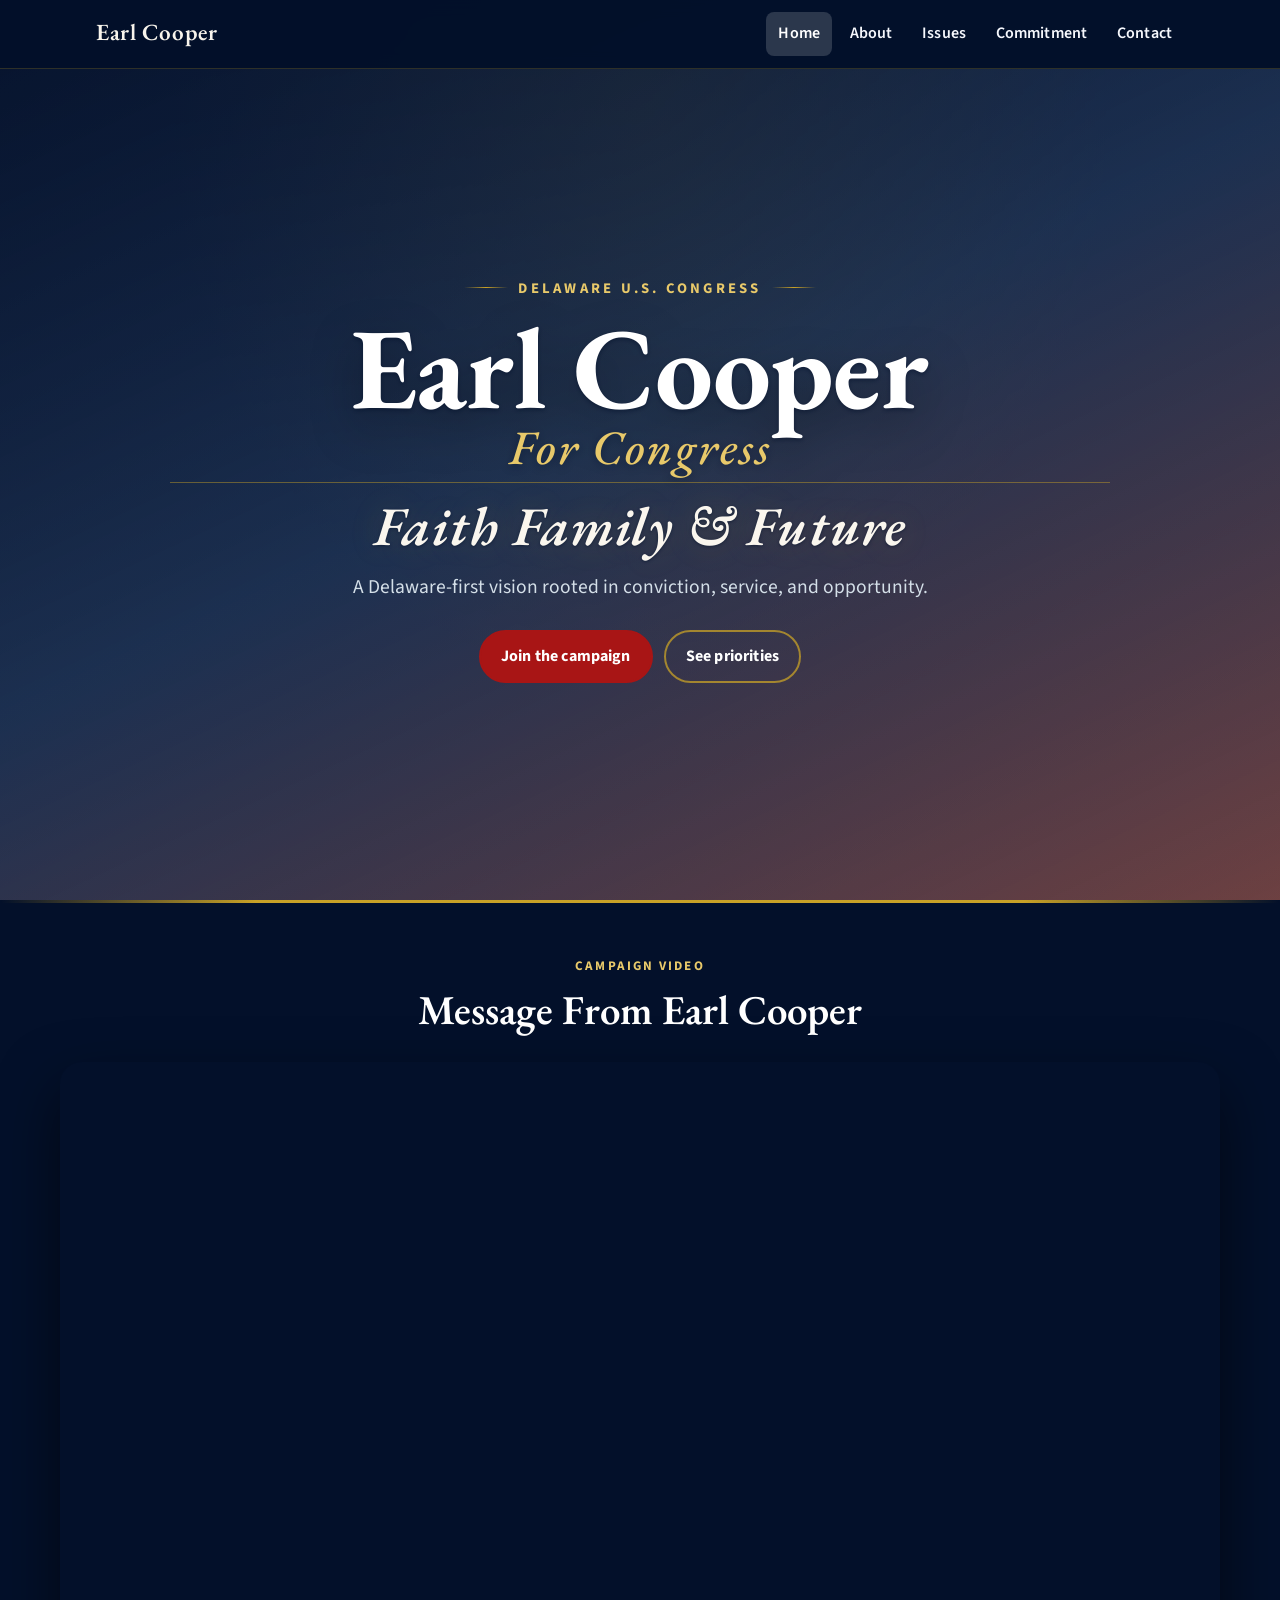
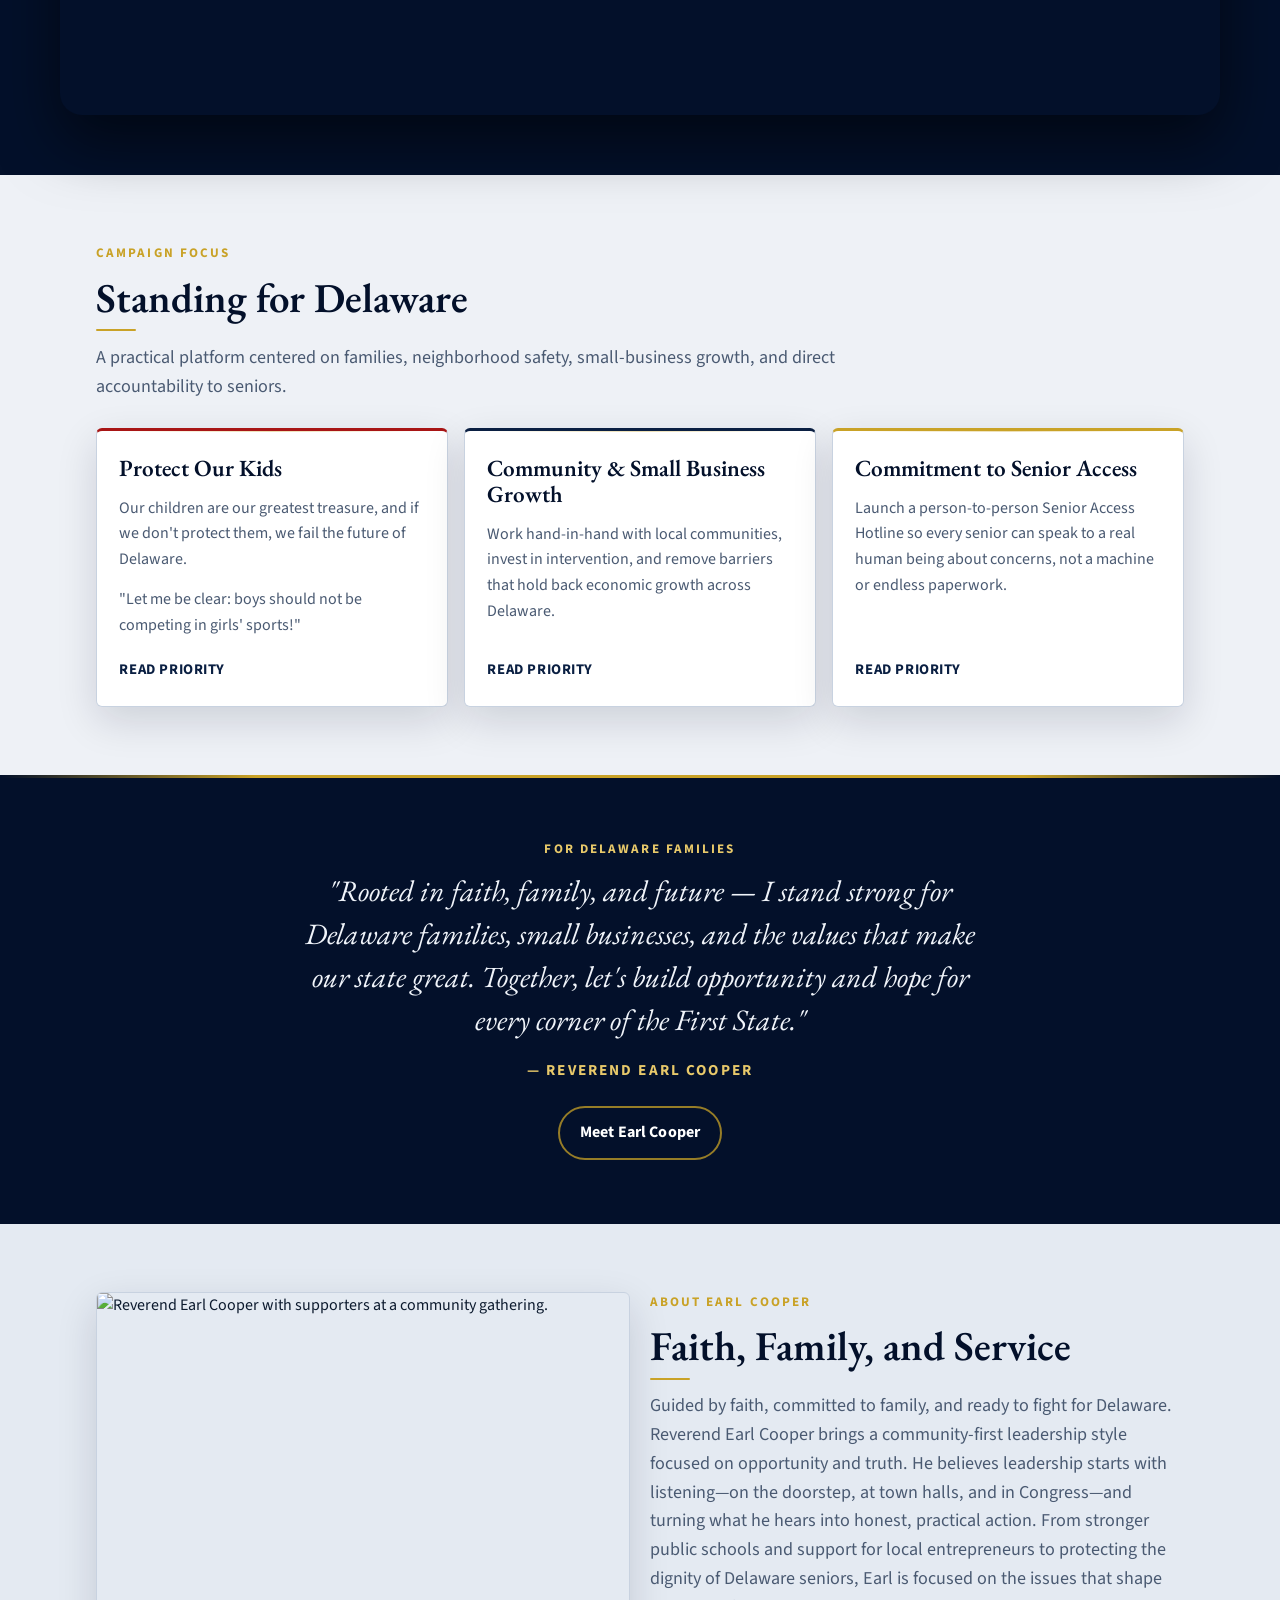
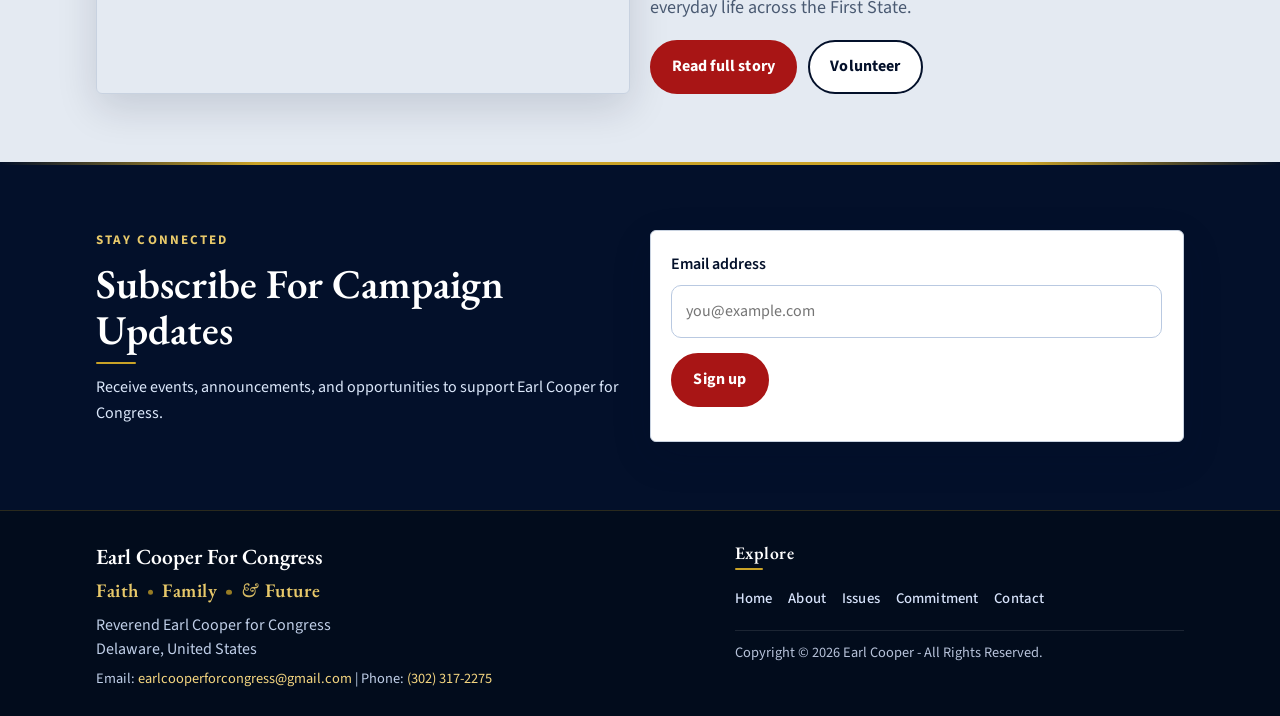
==== commit f24ea4a8: "feat: add page entrance and scroll-reveal motion Introduce hero and section animations sitewide, wit" ====
--- a/index.html
+++ b/index.html
@@ -10,7 +10,8 @@
     <link rel="preconnect" href="https://player.vimeo.com">
     <link rel="preconnect" href="https://i.vimeocdn.com">
     <link href="https://fonts.googleapis.com/css2?family=EB+Garamond:ital,wght@0,500;0,600;0,700;1,500&family=Source+Sans+3:wght@400;600;700&display=swap" rel="stylesheet">
-    <link rel="stylesheet" href="assets/css/main.css?v=20260718heritage">
+    <link rel="stylesheet" href="assets/css/main.css?v=20260719motionfix">
+    <script>document.documentElement.classList.add("js-motion");</script>
   </head>
   <body class="page-home">
     <a class="skip-link" href="#main-content">Skip to content</a>
@@ -31,7 +32,7 @@
     </header>
 
     <main id="main-content">
-      <section class="video-hero" aria-label="Faith Family and Future">
+      <section class="video-hero" data-hero-motion aria-label="Faith Family and Future">
         <div class="video-hero-media-stack" data-video-hero-stack>
           <video class="video-hero-media" data-video-hero-layer autoplay muted playsinline preload="none" poster="https://img1.wsimg.com/isteam/ip/7aca911b-c59e-40e2-817f-d52fc576a9c3/DSC01119.jpeg/:/rs=w:1800,h:1100"></video>
           <video class="video-hero-media" data-video-hero-layer autoplay muted playsinline preload="none" poster="https://img1.wsimg.com/isteam/ip/7aca911b-c59e-40e2-817f-d52fc576a9c3/DSC01119.jpeg/:/rs=w:1800,h:1100"></video>
@@ -203,6 +204,6 @@
         </div>
       </div>
     </footer>
-    <script src="assets/js/main.js?v=20260718heritage"></script>
+    <script src="assets/js/main.js?v=20260719motionfix"></script>
   </body>
 </html>
--- a/assets/css/main.css
+++ b/assets/css/main.css
@@ -847,6 +847,10 @@
 
 .section-video .section-header h2 {
   color: #ffffff;
+}
+
+.section-video .section-header h2::after {
+  display: none;
 }
 
 .section-video .section-header .eyebrow {
@@ -1551,3 +1555,225 @@
     padding: 3rem 0 2.4rem;
   }
 }
+
+/* -------------------------------------------------------------------------- */
+/* Motion: hero entrance, scroll reveals, soft image lift                     */
+/* -------------------------------------------------------------------------- */
+
+@keyframes hero-rise {
+  from {
+    opacity: 0;
+    transform: translate3d(0, 1.35rem, 0);
+  }
+  to {
+    opacity: 1;
+    transform: translate3d(0, 0, 0);
+  }
+}
+
+@keyframes page-hero-rise {
+  from {
+    opacity: 0;
+    transform: translate3d(0, 1rem, 0);
+  }
+  to {
+    opacity: 1;
+    transform: translate3d(0, 0, 0);
+  }
+}
+
+@keyframes gold-line-draw {
+  from {
+    transform: scaleX(0);
+    opacity: 0;
+  }
+  to {
+    transform: scaleX(1);
+    opacity: 1;
+  }
+}
+
+html.js-motion .video-hero[data-hero-motion]:not(.is-hero-ready) .video-hero-eyebrow,
+html.js-motion .video-hero[data-hero-motion]:not(.is-hero-ready) .video-hero-brand,
+html.js-motion .video-hero[data-hero-motion]:not(.is-hero-ready) .video-hero-tagline,
+html.js-motion .video-hero[data-hero-motion]:not(.is-hero-ready) .video-hero-subtitle,
+html.js-motion .video-hero[data-hero-motion]:not(.is-hero-ready) .video-hero-actions,
+html.js-motion .page-hero[data-hero-motion]:not(.is-hero-ready) .eyebrow,
+html.js-motion .page-hero[data-hero-motion]:not(.is-hero-ready) h1,
+html.js-motion .page-hero[data-hero-motion]:not(.is-hero-ready) p {
+  opacity: 0;
+}
+
+.video-hero.is-hero-ready .video-hero-eyebrow,
+.video-hero.is-hero-ready .video-hero-brand,
+.video-hero.is-hero-ready .video-hero-tagline,
+.video-hero.is-hero-ready .video-hero-subtitle,
+.video-hero.is-hero-ready .video-hero-actions {
+  animation: hero-rise 0.7s cubic-bezier(0.22, 1, 0.36, 1) both;
+}
+
+.video-hero.is-hero-ready .video-hero-eyebrow {
+  animation-delay: 0.04s;
+}
+
+.video-hero.is-hero-ready .video-hero-brand {
+  animation-delay: 0.1s;
+}
+
+.video-hero.is-hero-ready .video-hero-tagline {
+  animation-delay: 0.18s;
+}
+
+.video-hero.is-hero-ready .video-hero-subtitle {
+  animation-delay: 0.26s;
+}
+
+.video-hero.is-hero-ready .video-hero-actions {
+  animation-delay: 0.34s;
+}
+
+.page-hero.is-hero-ready .eyebrow,
+.page-hero.is-hero-ready h1,
+.page-hero.is-hero-ready p {
+  animation: page-hero-rise 0.55s cubic-bezier(0.22, 1, 0.36, 1) both;
+}
+
+.page-hero.is-hero-ready .eyebrow {
+  animation-delay: 0.02s;
+}
+
+.page-hero.is-hero-ready h1 {
+  animation-delay: 0.08s;
+}
+
+.page-hero.is-hero-ready p {
+  animation-delay: 0.14s;
+}
+
+html.js-motion .page-hero[data-hero-motion]:not(.is-hero-ready)::after,
+html.js-motion .quote-band:not(.is-inview)::before,
+html.js-motion .section-video:not(.is-inview)::before,
+html.js-motion .cta-band:not(.is-inview)::before {
+  transform: scaleX(0);
+  opacity: 0;
+  transform-origin: center;
+}
+
+.page-hero.is-hero-ready::after,
+.quote-band.is-inview::before,
+.section-video.is-inview::before,
+.cta-band.is-inview::before {
+  transform-origin: center;
+  animation: gold-line-draw 0.9s cubic-bezier(0.22, 1, 0.36, 1) forwards;
+}
+
+.page-hero.is-hero-ready::after {
+  animation-delay: 0.18s;
+}
+
+.quote-band.is-inview::before,
+.section-video.is-inview::before,
+.cta-band.is-inview::before {
+  animation-delay: 0.05s;
+}
+
+html.js-motion-armed .reveal:not(.is-visible) {
+  opacity: 0;
+  transform: translate3d(0, 1.4rem, 0);
+  transition: none;
+}
+
+html.js-motion-armed .reveal-scale:not(.is-visible) {
+  transform: translate3d(0, 1rem, 0) scale(0.985);
+}
+
+html.js-motion-armed .reveal.is-visible {
+  opacity: 1;
+  transform: translate3d(0, 0, 0);
+  transition:
+    opacity 0.75s cubic-bezier(0.22, 1, 0.36, 1),
+    transform 0.75s cubic-bezier(0.22, 1, 0.36, 1);
+}
+
+html.js-motion-armed .reveal-scale.is-visible {
+  transform: translate3d(0, 0, 0) scale(1);
+}
+
+html.js-motion-armed .reveal.is-visible.reveal-delay-1 {
+  transition-delay: 0.08s;
+}
+
+html.js-motion-armed .reveal.is-visible.reveal-delay-2 {
+  transition-delay: 0.16s;
+}
+
+html.js-motion-armed .reveal.is-visible.reveal-delay-3 {
+  transition-delay: 0.24s;
+}
+
+html.js-motion-armed .reveal.is-visible.reveal-delay-4 {
+  transition-delay: 0.32s;
+}
+
+@media (hover: hover) and (pointer: fine) and (prefers-reduced-motion: no-preference) {
+  .image-panel img,
+  .about-photo img {
+    transition: transform 0.7s cubic-bezier(0.22, 1, 0.36, 1);
+  }
+
+  .image-panel:hover img,
+  .about-photo:hover img {
+    transform: scale(1.03);
+  }
+}
+
+@media (prefers-reduced-motion: reduce) {
+  html.js-motion .video-hero[data-hero-motion]:not(.is-hero-ready) .video-hero-eyebrow,
+  html.js-motion .video-hero[data-hero-motion]:not(.is-hero-ready) .video-hero-brand,
+  html.js-motion .video-hero[data-hero-motion]:not(.is-hero-ready) .video-hero-tagline,
+  html.js-motion .video-hero[data-hero-motion]:not(.is-hero-ready) .video-hero-subtitle,
+  html.js-motion .video-hero[data-hero-motion]:not(.is-hero-ready) .video-hero-actions,
+  html.js-motion .page-hero[data-hero-motion]:not(.is-hero-ready) .eyebrow,
+  html.js-motion .page-hero[data-hero-motion]:not(.is-hero-ready) h1,
+  html.js-motion .page-hero[data-hero-motion]:not(.is-hero-ready) p,
+  html.js-motion-armed .reveal:not(.is-visible),
+  html.js-motion-armed .reveal-scale:not(.is-visible),
+  .reveal,
+  .reveal-scale {
+    opacity: 1;
+    transform: none;
+    animation: none;
+    transition: none;
+  }
+
+  .video-hero.is-hero-ready .video-hero-eyebrow,
+  .video-hero.is-hero-ready .video-hero-brand,
+  .video-hero.is-hero-ready .video-hero-tagline,
+  .video-hero.is-hero-ready .video-hero-subtitle,
+  .video-hero.is-hero-ready .video-hero-actions,
+  .page-hero.is-hero-ready .eyebrow,
+  .page-hero.is-hero-ready h1,
+  .page-hero.is-hero-ready p,
+  .page-hero.is-hero-ready::after,
+  .quote-band.is-inview::before,
+  .section-video.is-inview::before,
+  .cta-band.is-inview::before,
+  html.js-motion .page-hero[data-hero-motion]:not(.is-hero-ready)::after,
+  html.js-motion .quote-band:not(.is-inview)::before,
+  html.js-motion .section-video:not(.is-inview)::before,
+  html.js-motion .cta-band:not(.is-inview)::before {
+    animation: none;
+    opacity: 1;
+    transform: none;
+  }
+
+  .image-panel img,
+  .about-photo img {
+    transition: none;
+  }
+
+  .image-panel:hover img,
+  .about-photo:hover img {
+    transform: none;
+  }
+}
